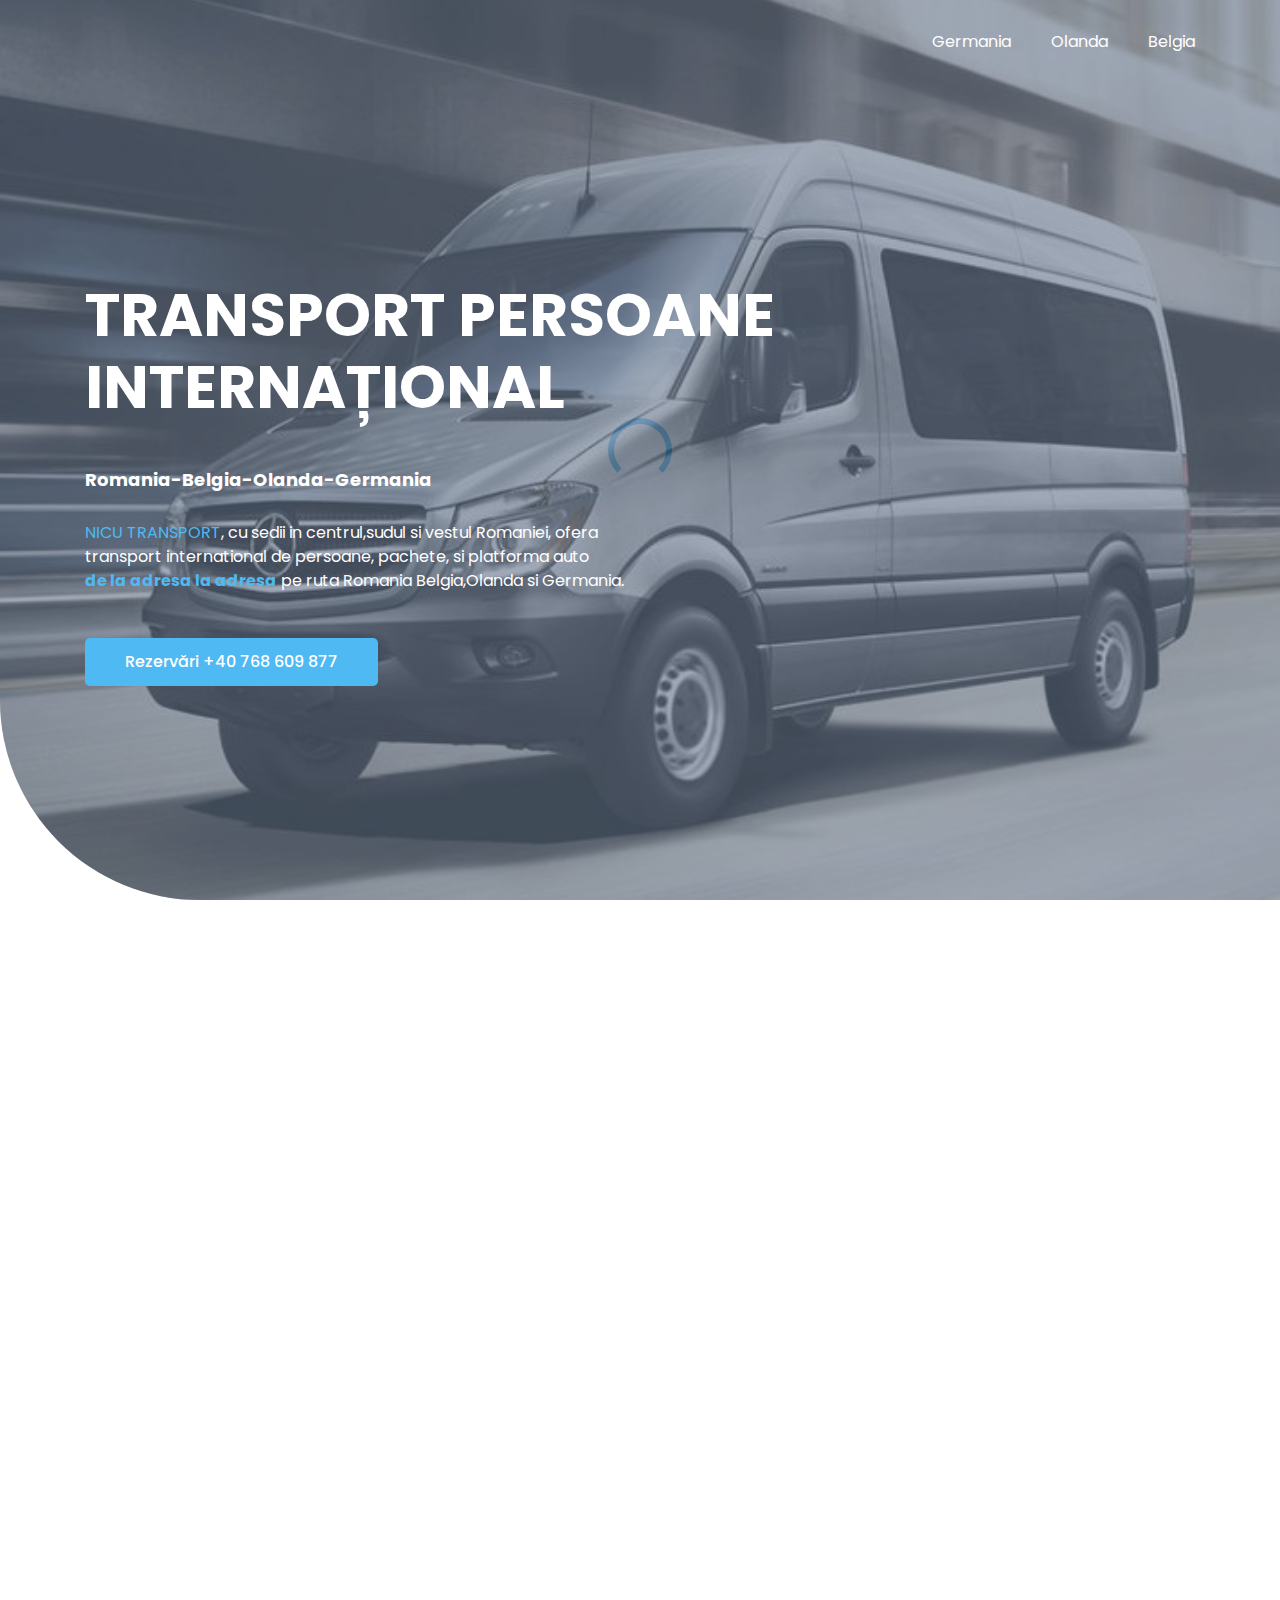
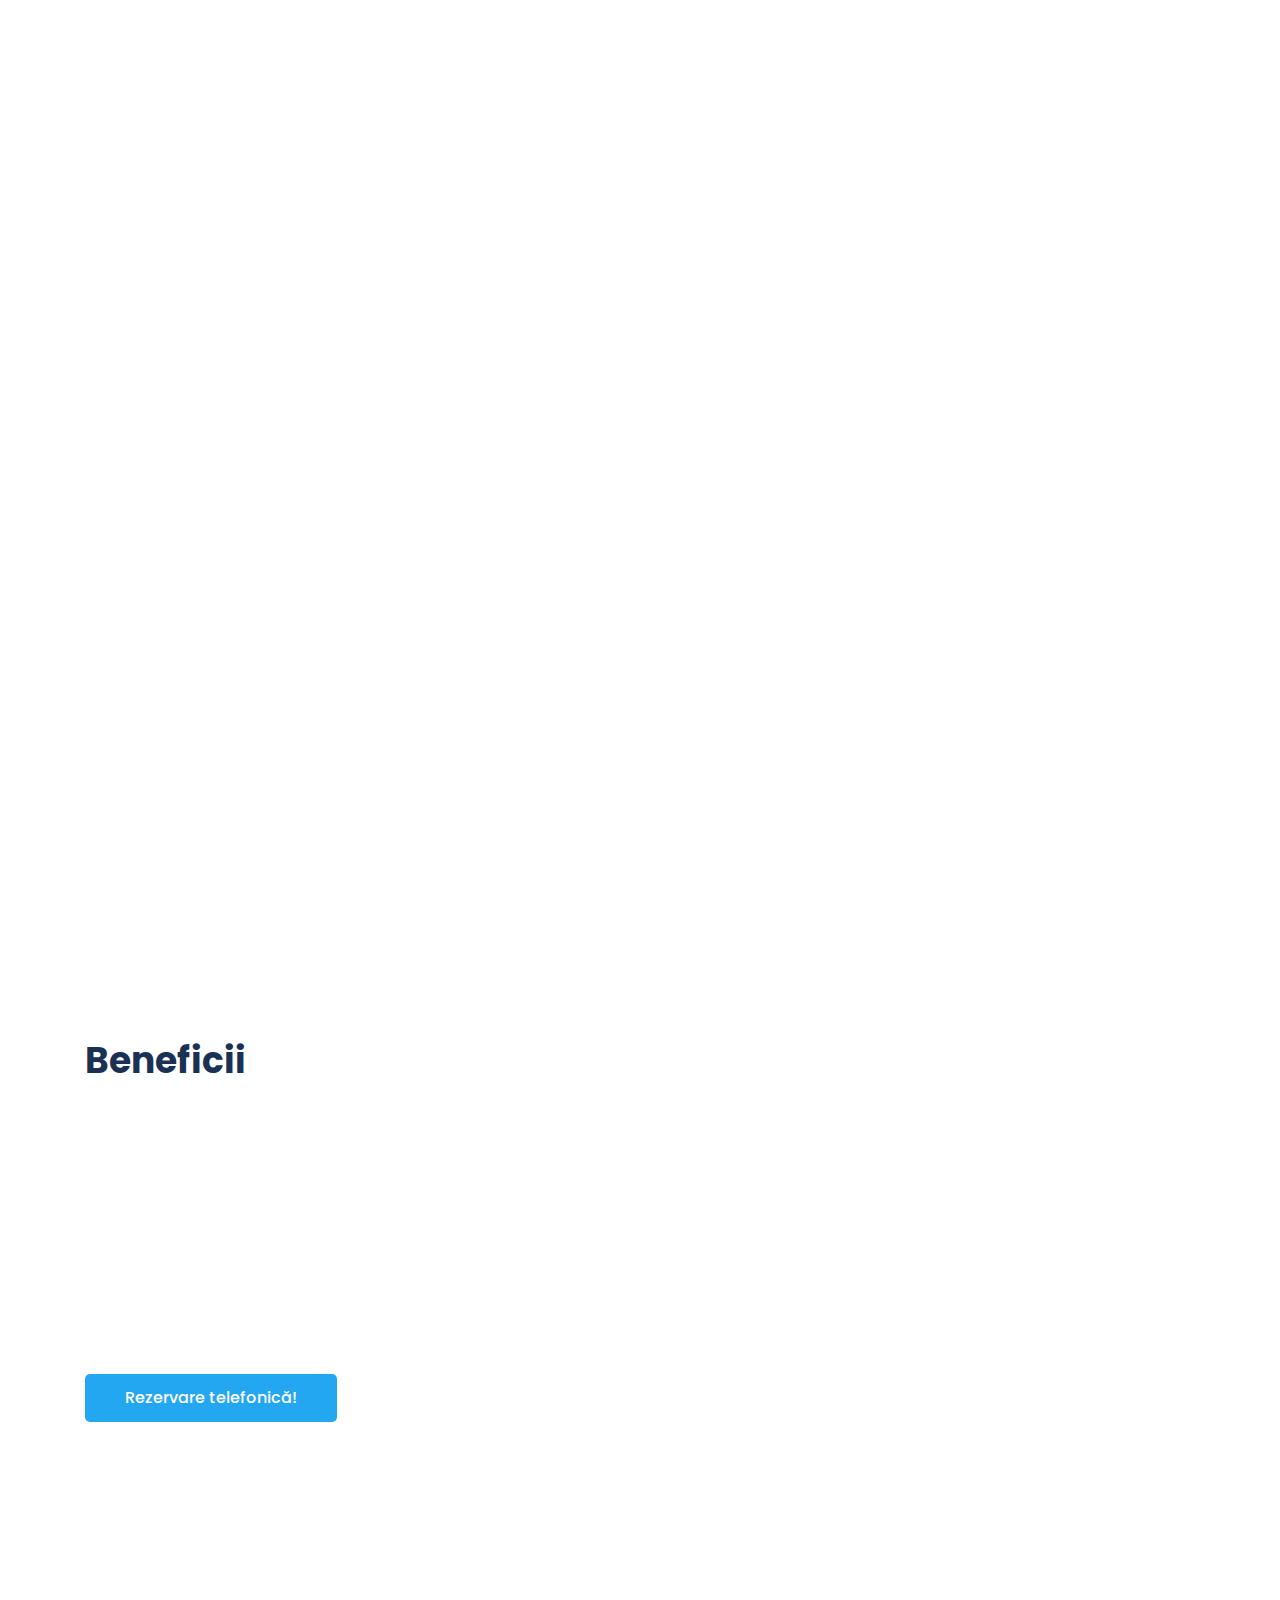
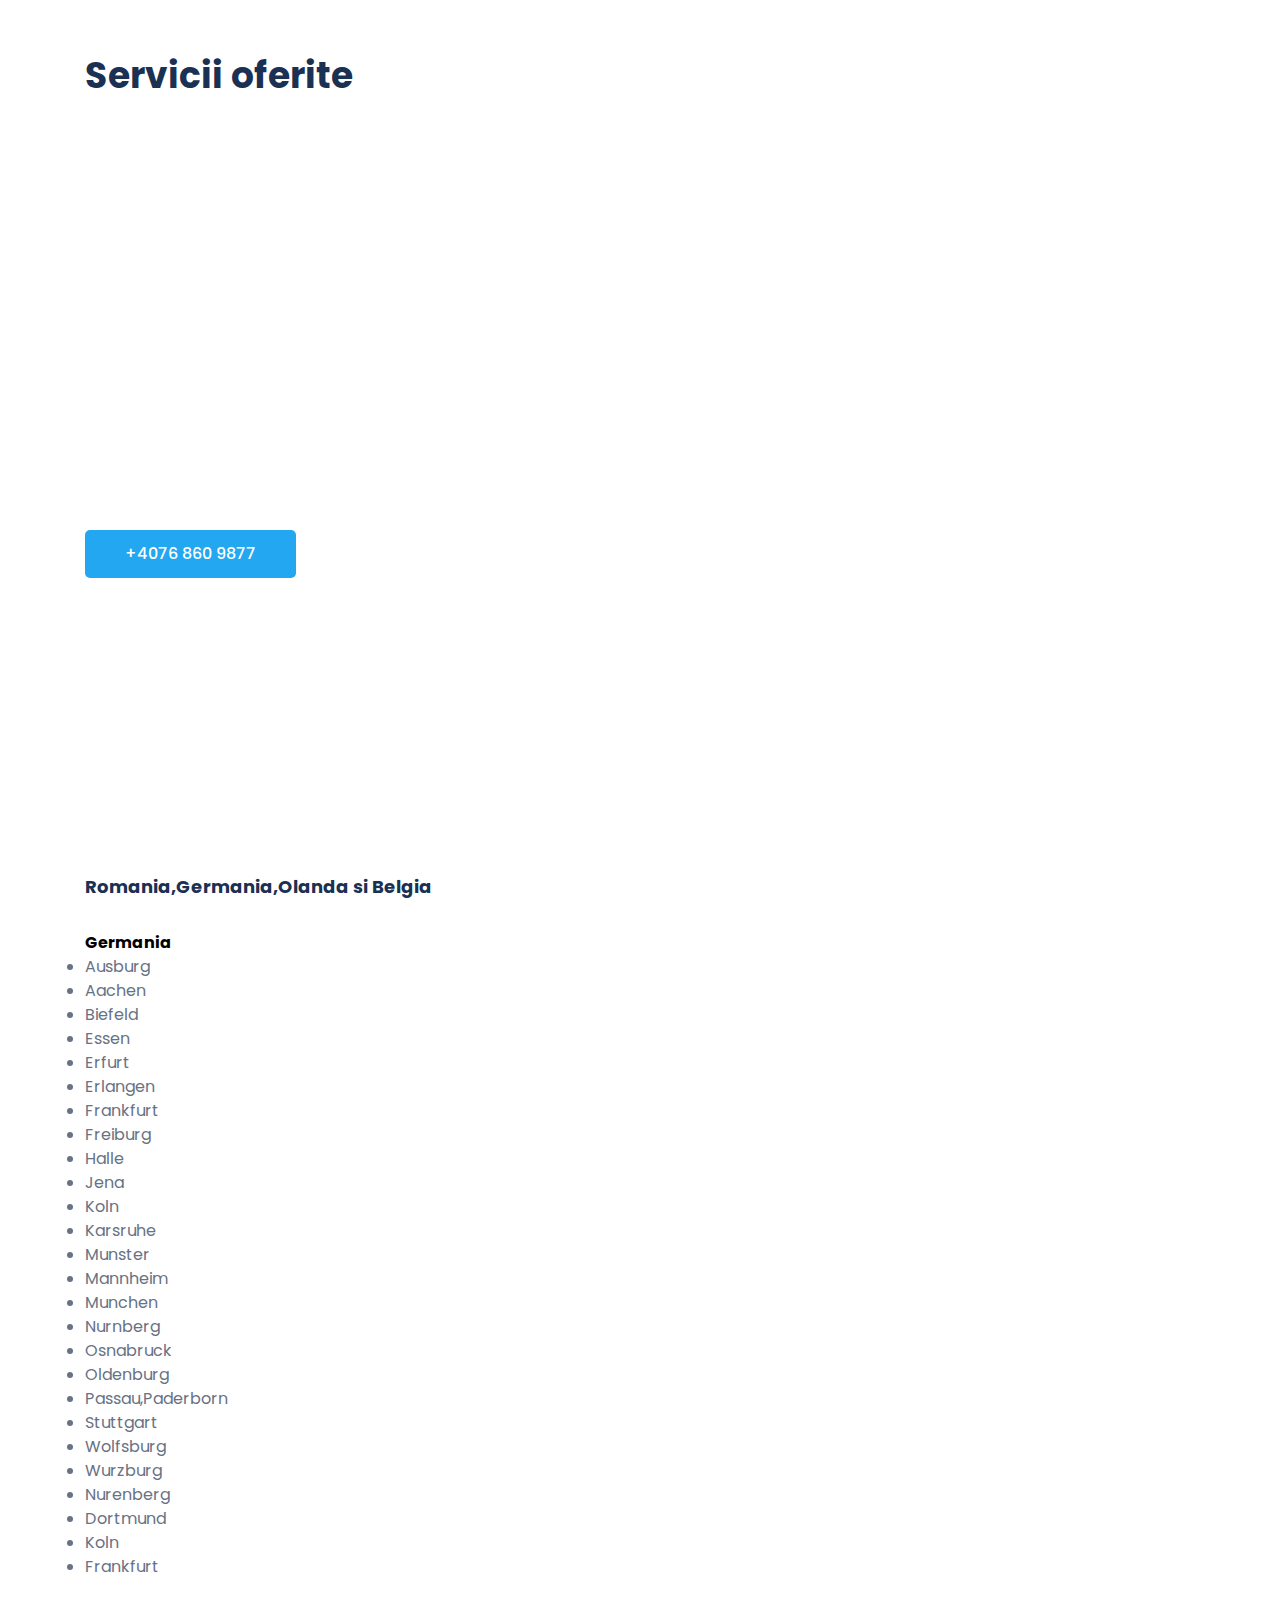
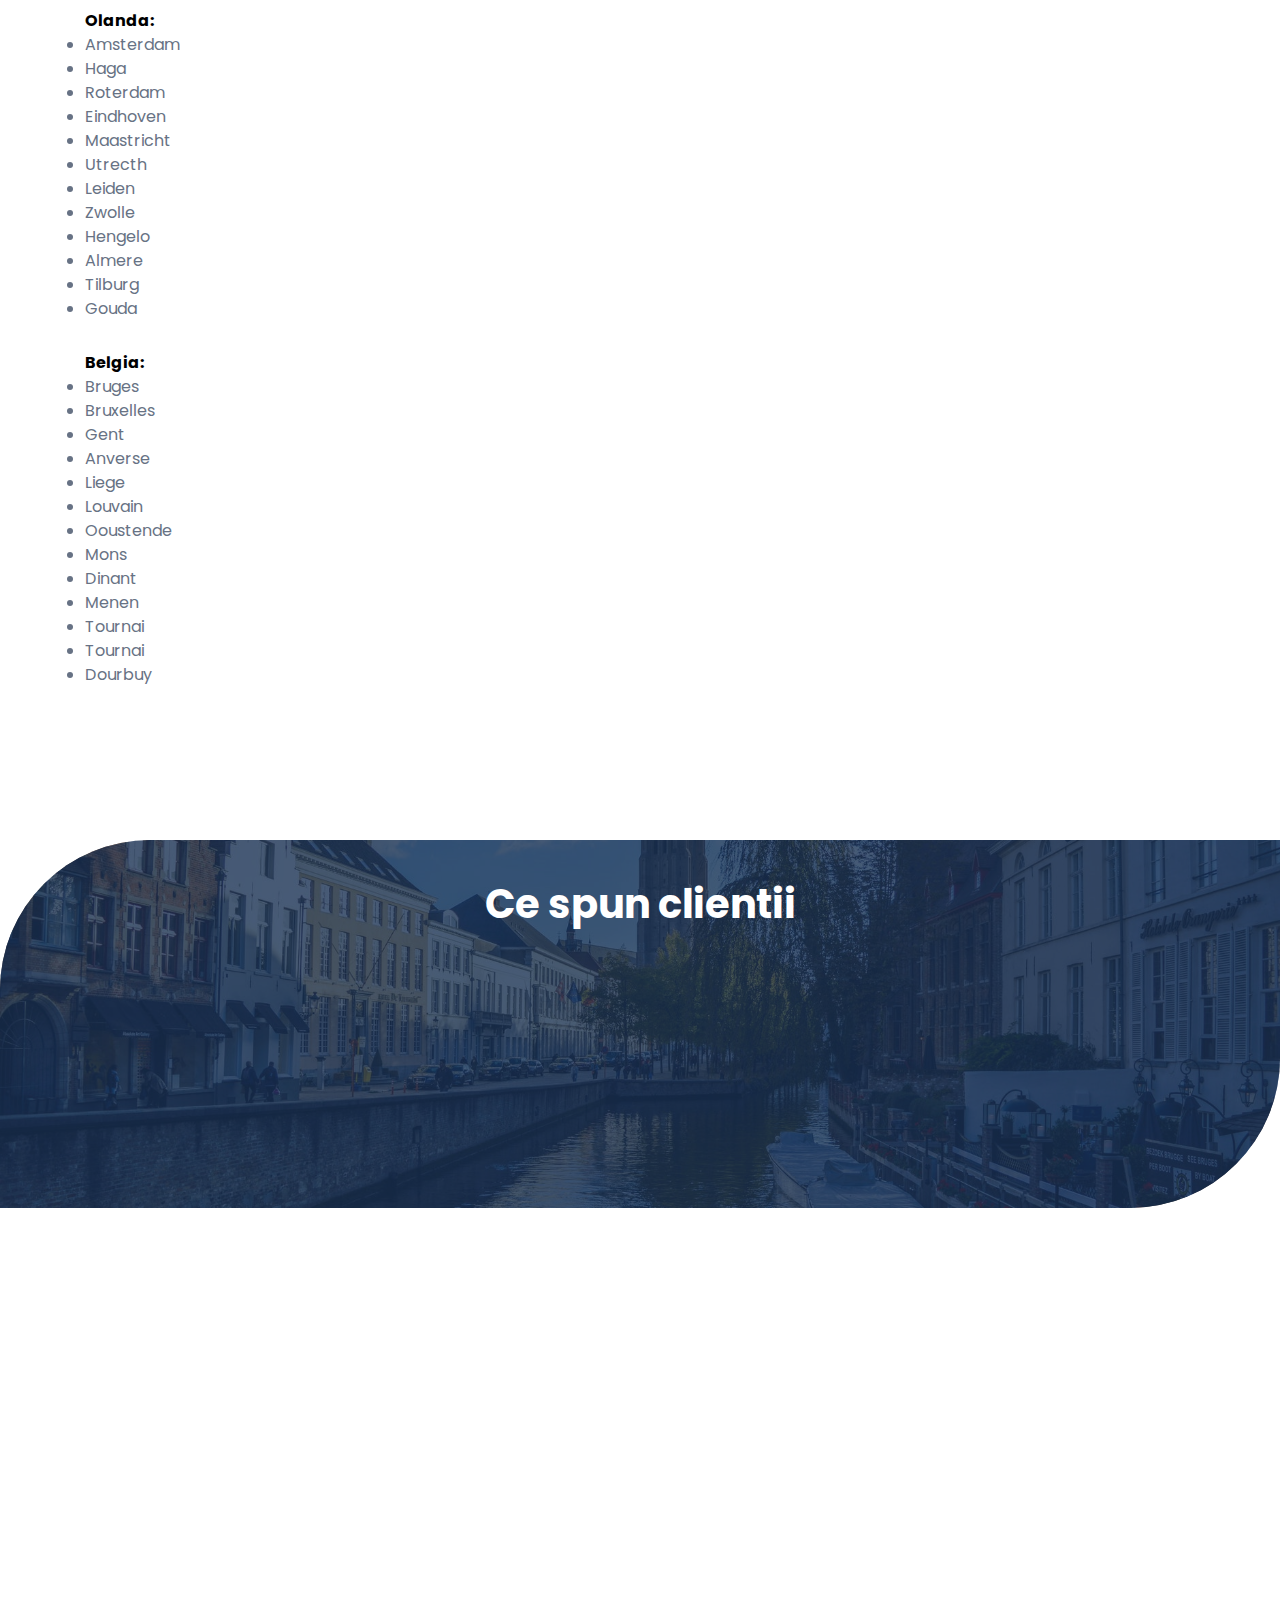
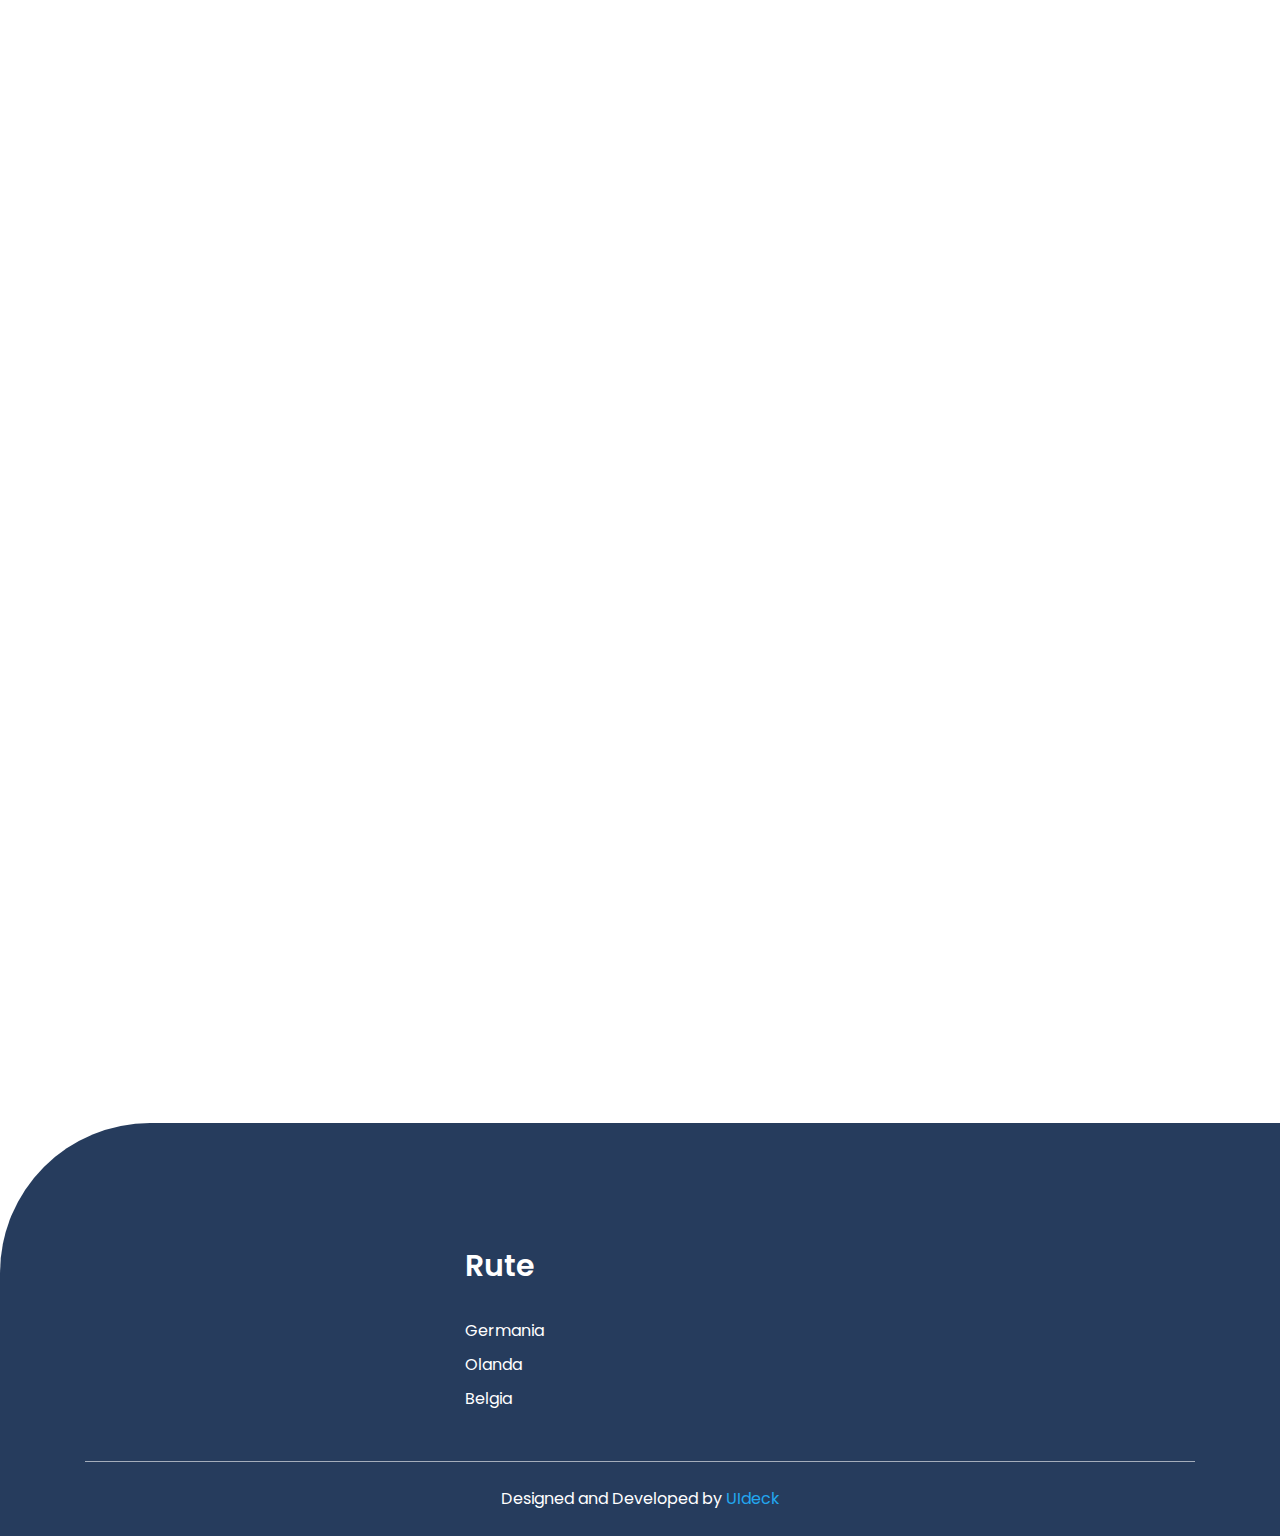
==== index.html @ c2a9194d "Update index.html" ====
<!doctype html>
<html class="no-js" lang="ro">

<head>
    <meta charset="utf-8">
   <!-- SEO Meta Tags -->
  <meta name="description" content="NICU TRANSPORT- transport persoane international">
  <meta name="application-name" content="https://nicutransport.com/">
  <meta name="keywords" content="NICU TRANS,transport persoane romania germania,transport persoane germania romania,transport persoane romania belgia,transport persoane belgia romania,plecari in belgia,transport persoane de la adresa la adresa,transport persoane romania olanda,transport persoane olanda romania,microbuz romania belgia,transport international de persoane">
  <meta name="creator" content="https://nicutransport.com/">
  <meta property="og:site_name" content="https://nicutransport.com/" /> <!-- website name -->
  <meta property="og:site" content="https://nicutransport.com/" /> <!-- website link -->
  <meta property="og:title" content="NICU TRANSPORT" /> <!-- title shown in the actual shared post -->
  <meta property="og:description" content="NICU TRANSPORT- transport persoane international" />

  <meta property="fb:title" content="NICU TRANSPORT">
  <meta property="fb:description" content="NICU TRANSPORT- transport persoane international">
  <meta property="fb:image" content="https://nicutransport.com/">
  <meta property="fb:url" content="https://nicutransport.com/">
  <meta property="fb:type" content="website" />
  <!-- image link, make sure it's jpg -->
  <meta property="og:url" content="https://nicutransport.com/" /> <!-- where do you want your post to link to -->
  <meta property="og:type" content="website" />

  <!-- Website Title -->
  <title>NICU TRANSPORT- transport persoane international</title>

  <!-- Canonical link -->
  <link rel="canonical" href="https://nicutransport.com/" />
    <meta name="viewport" content="width=device-width, initial-scale=1">

    <!--====== Favicon Icon ======-->
    <!-- <link rel="shortcut icon" href="assets/images/favicon.png" type="image/png"> -->
        
        
    <!--====== Animate CSS ======-->
    <link rel="stylesheet" href="assets/css/animate.css">
        
    <!--====== Line Icons CSS ======-->
    <link rel="stylesheet" href="assets/css/LineIcons.css">
        
    <!--====== Bootstrap CSS ======-->
    <link rel="stylesheet" href="assets/css/bootstrap.min.css">
    
    <!--====== Default CSS ======-->
    <link rel="stylesheet" href="assets/css/default.css">
    
    <!--====== Style CSS ======-->
    <link rel="stylesheet" href="assets/css/style.css">
    
</head>

<body>
    <!--[if IE]>
    <p class="browserupgrade">You are using an <strong>outdated</strong> browser. Please <a href="https://browsehappy.com/">upgrade your browser</a> to improve your experience and security.</p>
  <![endif]-->
    
    <!--====== PRELOADER PART START ======-->

    <div class="preloader">
        <div class="loader">
            <div class="ytp-spinner">
                <div class="ytp-spinner-container">
                    <div class="ytp-spinner-rotator">
                        <div class="ytp-spinner-left">
                            <div class="ytp-spinner-circle"></div>
                        </div>
                        <div class="ytp-spinner-right">
                            <div class="ytp-spinner-circle"></div>
                        </div>
                    </div>
                </div>
            </div>
        </div>
    </div>

    <!--====== PRELOADER PART ENDS ======-->

    <!--====== HEADER PART START ======-->

    <section class="header_area">
        <div class="header_navbar">
            <div class="container">
                <div class="row">
                    <div class="col-lg-12">
                        <nav class="navbar navbar-expand-lg">
                            <!-- <a class="navbar-brand" href="index.html">
                                <img src="assets/images/logo.png" alt="Logo">
                            </a> -->
                            <button class="navbar-toggler" type="button" data-toggle="collapse" data-target="#navbarSupportedContent" aria-controls="navbarSupportedContent" aria-expanded="false" aria-label="Toggle navigation">
                                <span class="toggler-icon"></span>
                                <span class="toggler-icon"></span>
                                <span class="toggler-icon"></span>
                            </button>

                            <div class="collapse navbar-collapse sub-menu-bar" id="navbarSupportedContent">
                                <ul id="nav" class="navbar-nav ml-auto">
                                    <li class="nav-item">
                                        <a class="page-scroll" href="transport-germania.html">Germania</a>
                                    </li>
                                    <li class="nav-item">
                                        <a class="page-scroll" href="transport-olanda.html">Olanda</a>
                                    </li>
                                    <li class="nav-item">
                                        <a class="page-scroll" href="transport-belgia.html">Belgia</a>
                                    </li>                                     
                                </ul>
                            </div> <!-- navbar collapse -->
                        </nav> <!-- navbar -->
                    </div>
                </div> <!-- row -->
            </div> <!-- container -->
        </div> <!-- header navbar -->

        <div id="home" class="header_slider">
            <div class="single_slider bg_cover d-flex align-items-center" style="background-image: url(assets/images/Transport-persoane-delaadresalaadresa.jpg);
            height: 100vh;background-size: cover;
background-position: center, center;">
                <div class="container">
                    <div class="row">
                        <div class="col-lg-10 col-md-10">
                            <div class="slider_content">
                                <h1 class="slider_title wow fadeInUp" data-wow-duration="1.3s" data-wow-delay="0.2s">TRANSPORT PERSOANE INTERNAȚIONAL </h1>
                                <h5 style="color:white;margin-top: 5%;" data-wow-duration="1.3s" data-wow-delay="0.2s">Romania-Belgia-Olanda-Germania</h5>
                                <p class="wow fadeInUp" data-wow-duration="1.3s" data-wow-delay="0.5s"><a href="https://nicutransport.com/">NICU TRANSPORT</a>, cu sedii in centrul,sudul si vestul Romaniei, ofera transport international de persoane, pachete, si platforma auto <span style="color:#22a7f0;font-weight: bold;">de la adresa la adresa</span> pe ruta Romania Belgia,Olanda si Germania.</p>
                                <a href="tel:+40768609877" rel="nofollow" class="main-btn wow fadeInLeftBig" data-wow-duration="0.1" data-wow-delay="0.8s">Rezervări +40 768 609 877</a>
                            </div> <!-- slider content -->
                        </div>
                    </div> <!-- row -->
                </div> <!-- container -->
            </div> <!-- single slider -->
        </div> <!-- header slider -->
    </section>


    <section  id="features" class="features_area pt-100 pb-130">
        <div class="container">
            <div class="row">
                <div class="col-lg-4 col-md-4">
                    <div class="single_features text-center mt-30 wow fadeInUp" data-wow-duration="1.3s" data-wow-delay="0.2s">
                        <div class="features_image">
                            <img src="assets/images/germania.png" alt="transport persoane Romania Germania in regim international">
                        </div>
                        <div class="features_content">
                            <h4 class="features_title"><a>Transport Germania</a></h4>
                            <p style="margin-top:3%">Efectueaza transport persoane cu microbuz de 8+1 locuri. Plecari de la adresa la adresa din Romania in Germania si invers </p>
                            <a style="margin-top: 10px;" href="tel:+40768609877" rel="nofollow" class="main-btn wow fadeInLeftBig" data-wow-duration="1.3s" data-wow-delay="0.8s">Rezervări +40 768 609 877</a>
                        </div>
                    </div> <!-- single features -->
                </div>
                <div class="col-lg-4 col-md-4">
                    <div class="single_features text-center mt-30 wow fadeInUp" data-wow-duration="1.3s" data-wow-delay="0.5s">
                        <div class="features_image">
                            <img src="assets/images/belgia.png" alt="transport persoane Romania Belgia si invers de la adresa la adresa">
                        </div>
                        <div class="features_content">
                            <h4 class="features_title"><a>Transport Belgia</a></h4>
                            <p style="margin-top:3%">Transportul se efectueaza, in cele mai bune conditii, cu soferi experimentati si politicosi din Romania in Belgia si retur</p>
                            <a style="margin-top: 10px;" href="tel:+40768609877" rel="nofollow" class="main-btn wow fadeInLeftBig" data-wow-duration="1.3s" data-wow-delay="0.8s">Rezervări +40 768 609 877</a>
                        </div>
                    </div> <!-- single features -->
                </div>
                <div class="col-lg-4 col-md-4">
                    <div class="single_features text-center mt-30 wow fadeInUp" data-wow-duration="1.3s" data-wow-delay="0.8s">
                        <div class="features_image">
                            <img src="assets/images/olanda.png" alt="Plecari Romania Olanda si Olanda Romania de la adresa la adresa">
                        </div>
                        <div class="features_content">
                            <h4 class="features_title"><a>Transport Olanda</a></h4>
                            <p style="margin-top:3%">Transport auto pe platforma din Romania catre Ungaria,Slovacia, Germania, Belgia, Olanda,Polonia si RETUR. Transportul se efectueaza, in cele mai bune conditii, cu soferi experimentati si politicosi.</p>
                            <a style="margin-top: 10px;" href="tel:+40768609877" rel="nofollow" class="main-btn wow fadeInLeftBig" data-wow-duration="1.3s" data-wow-delay="0.8s">Rezervări +40 768 609 877</a>
                        </div>
                    </div> <!-- single features -->
                </div>
            </div> <!-- row -->
        </div> <!-- container -->
    </section>

    <!--====== FEATURES PART ENDS ======-->
    
    <!--====== ABOUT PART START ======-->

    <section  id="about" class="about_area pt-80 pb-130">
        <div  class="about_bg d-none d-lg-block">
            <div class="about_bg_image bg_cover" ></div>
        </div> <!-- about bg -->
        <div class="container">
            <div class="row align-items-center">
                <div class="col-lg-6">
                    <div class="about_image mt-50 wow fadeInRightBig" data-wow-duration="0.5s" data-wow-delay="0.2s">
                        <img src="assets/images/Moscalu-transport-international.jpg" alt="NICU transport international de persoane colete si masini pe platforma">
                    </div> <!-- about image -->
                </div>
                <div class="col-lg-6">
                    <div class="about_content mt-50 wow fadeInLeftBig" data-wow-duration="0.5s" data-wow-delay="0.2s">
                        <h3 class="sub_title"><span>Transport de la adresa la adresa</span></h3>
                        <h4 class="main_title">NICU TRANSPORT</h4>
                        <p>Esti in cautarea unei firme de transport din Romania spre si din Belgia,Olanda si Germania,
                            Belgia,Olanda care efectueaza curse zilnice in conditii de maxim confort si siguranta – NICU TRANSPORT. Fiecare cursa se realizeaza cu  soferi cu experienta ridicata pentru ca tu sa te poti bucura de siguranta si sa iti faca placere sa calatoresti cu noi de fiecare data cand alegi NICU TRANSPORT
                            .
                            
                            Daca vrei sa calatoresti din Romania spre Ungaria,Cehia,Slovacia,Polonia,
                            Germania,Belgia,Olanda in conditii maxime de confort si siguranta, alege serviciile de transport persoane oferite de catre NICU TRANSPORT. Suntem alaturi de tine in orice moment al calatoriei pentru ca tu sa ai parte de confort maxim.
                            
                            Realizam doar curse saptamanale spre cele mai importante orase din Ungaria,Polonia,Slovacia,Germania,Belgia,Olanda si Romania cu retur – de la adresa la adresa dorita.
                            
                            confortul și siguranța clienților noștri sunt un factor cheie pentru noi. Transportul se efectueaza cu microbuze noi, verificate periodic.</p>
                        <a href="tel:+40768609877" class="main-btn">Rezerva un loc!</a>
                    </div> <!-- about content -->
                </div>
            </div> <!-- row -->
        </div> <!-- container -->
    </section>
    <section style="margin-bottom: 15%;" id="services" class="services_area pt-120">
        <div style="margin-bottom: 5%;" class="container">
            <div class="row">
                <div class="col-lg-6">
                    <div class="section_title">
                        <h2 >Beneficii</h2>
                    </div> <!-- section title -->
                </div>
            </div> <!-- row -->
            <div class="row">
                <div class="col-lg-4 col-sm-6">
                    <div class="single_services mt-50 wow fadeInUp" data-wow-duration="1.3s" data-wow-delay="0.2s">
                        <div class="services_icon">
                            <i class="lni lni-home"></i>
                        </div>
                        <div class="services_content">
                            <h4 >De la adresa la adresa</h4>
                            <p>Efectuam transportul de persoane,colete si platforma auto de la adresa la adresa</p>
                        </div>
                    </div> <!-- single services -->
                </div>
                <div class="col-lg-4 col-sm-6">
                    <div class="single_services mt-50 wow fadeInUp" data-wow-duration="1.3s" data-wow-delay="0.5s">
                        <div class="services_icon">
                            <i class="lni lni-road"></i>
                        </div>
                        <div class="services_content">
                            <h4 >Plecari zilnice</h4>
                            <p>Plecari in fieacre zi sau saptamana, cu curse regulate</p>
                        </div>
                    </div> <!-- single services -->
                </div>
                <div class="col-lg-4 col-sm-6">
                    <div class="single_services mt-50 wow fadeInUp" data-wow-duration="1.3s" data-wow-delay="0.8s">
                        <div class="services_icon">
                            <i class="lni lni-agenda"></i>
                        </div>
                        <div class="services_content">
                            <h4 >Bun simt si respect pentru clienti</h4>
                            <p>Soferi profesionisti si tarife avantajoase</p>
                        </div>
                    </div> <!-- single services -->
                </div>
            </div> <!-- row -->
            <a style="margin-top:50px" href="tel:+40768609877" class="main-btn">Rezervare telefonică!</a>
        </div> <!-- container -->
    </section>

    <!--====== ABOUT PART ENDS ======-->
    
    <!--====== SERVICES PART START ======-->

    <section style="margin-bottom: 15%;" id="services" class="services_area pt-120">
        <div style="margin-bottom: 5%;" class="container">
            <div class="row">
                <div class="col-lg-6">
                    <div class="section_title">
                        <h2 >Servicii oferite</h2>
                    </div> <!-- section title -->
                </div>
            </div> <!-- row -->
            <div class="row">
                <div class="col-lg-4 col-sm-6">
                    <div class="single_services mt-50 wow fadeInUp" data-wow-duration="1.3s" data-wow-delay="0.2s">
                        <div class="services_icon">
                            <i class="lni lni-package"></i>
                        </div>
                        <div class="services_content">
                            <h4 >Transport colete</h4>
                            <p>Pretul coletelor este de 1,5 euro/kg, minimum fiind 40kg, ele sunt asigurate si transportate in cele mai bune conditii de transport. Pe langa acest lucru pretul acestora poate sa fie diferit in functie de zona din care este preluat si de zona la care va fi expediat.</p>
                        </div>
                    </div> <!-- single services -->
                </div>
                <div class="col-lg-4 col-sm-6">
                    <div class="single_services mt-50 wow fadeInUp" data-wow-duration="1.3s" data-wow-delay="0.5s">
                        <div class="services_icon">
                            <i class="lni lni-road"></i>
                        </div>
                        <div class="services_content">
                            <h4 >Transport persoane</h4>
                            <p>Suntem pezenti de peste 5 ani in domeniul transportului international pe ruta Romania – Germania – Olanda – Belgia, timp in care am incercat sa multumim toti clientii nostri si sa va facem toate calatoriile cu noi, placute.</p>
                        </div>
                    </div> <!-- single services -->
                </div>
                <div class="col-lg-4 col-sm-6">
                    <div class="single_services mt-50 wow fadeInUp" data-wow-duration="1.3s" data-wow-delay="0.8s">
                        <div class="services_icon">
                            <i class="lni lni-car"></i>
                        </div>
                        <div class="services_content">
                            <h4 >Platforma auto</h4>
                            <p>Deoarece punem un accent mare pe siguranța transporturilor, întreținerea echipamentelor, pregătirea personalului și a verificărilor periodice a echipamentelor și personalului, suntem mândri să vă propunem serviciile noastre profesioniste de transport intern și internațional de mașini.</p>
                        </div>
                    </div> <!-- single services -->
                </div>
            </div> <!-- row -->
            <a style="margin-top:50px" href="tel:+40768609877" class="main-btn">+4076 860 9877</a>
        </div> <!-- container -->
    </section>
    <!--====== COUNTER PART ENDS ======-->
    
    <!--====== TEAM PART START ======-->

    <section id="team" class="team_area pt-120 pb-130">
        <div class="container"
        >
                                <h2 class="slider_title wow fadeInUp" data-wow-duration="1.3s" data-wow-delay="0.2s">Rutele noastre</h2>
                                <h5 style="margin-top:2%">Romania,Germania,Olanda si Belgia</h5>
                                    <p style="margin-top:3%"></p>
                                    <p><span style="color:#000000;font-weight:bold">Germania</span></p>
                                    <li>Ausburg</li> 
                                     <li>Aachen</li> 
                                     <li>Biefeld</li> 
                                     <li>Essen</li> 
                                     <li>Erfurt</li> 
                                     <li>Erlangen</li> 
                                     <li>Frankfurt</li> 
                                     <li>Freiburg</li> 	
                                     <li>Halle</li> 
                                     <li>Jena</li> 
                                     <li>Koln</li> 
                                     <li>Karsruhe</li> 
                                     <li>Munster</li>
                                     <li>Mannheim</li> 
                                     <li>Munchen</li>
                                     <li>Nurnberg</li>
                                     <li>Osnabruck</li> 
                                     <li>Oldenburg</li>
                                     <li>Passau,Paderborn</li> 
                                     <li>Stuttgart</li>
                                     <li>Wolfsburg</li>
                                     <li>Wurzburg</li>
                                     <li>Nurenberg</li>
                                     <li>Dortmund</li>
                                     <li>Koln</li>
                                     <li>Frankfurt</li>
                                 <p><span style="color:#000000;font-weight:bold;margin-top:30px">Olanda:</span></p>
                                   <li>Amsterdam</li> 
                                     <li>Haga</li> 
                                     <li>Roterdam</li> 
                                     <li>Eindhoven</li> 
                 <li>Maastricht</li>
                 <li>Utrecth</li>
                <li>Leiden</li>
                <li>Zwolle</li>
                <li>Hengelo</li>
                <li>Almere</li>
                <li>Tilburg</li>
                <li>Gouda</li>
                                     <p><span style="color:#000000;font-weight:bold;margin-top: 30px;">Belgia:</span></p>
                                     <li>Bruges</li> 
                                     <li>Bruxelles</li> 
                                     <li>Gent</li> 
                                     <li>Anverse</li> 
                 <li>Liege</li>
                 <li>Louvain</li>
                <li>Ooustende</li>
                <li>Mons</li>
                <li>Dinant</li>
                <li>Menen</li>
                <li>Tournai</li>
                <li>Tournai</li>
                <li>Dourbuy</li>
                                <a style="margin-top:5% ;" href="tel:+40768609877" rel="nofollow" class="main-btn wow fadeInLeftBig" data-wow-duration="1.3s" data-wow-delay="0.8s">Informatii telefonic</a>
        </div> <!-- container -->
    </section>

    <!--====== TEAM PART ENDS ======-->
    
    <!--====== TESTIMONIAL PART START ======-->

    <!--====== TESTIMONIAL PART ENDS ======-->
    
    <!--====== BRAND LOGO PART START ======-->

    <section id="counter" class="counter_area bg_cover pt-120 pb-130" style="background-image: url(assets/images/Transport-persoane-international.jpeg)">
        <div class="container">
            <div class="row justify-content-center">
                <div class="col-lg-10">
                    <div class="section_title section_title_2 text-center pb-25">
                        <h4 class="title">Ce spun clientii </h4>
                    </div> <!-- section title -->
                </div>
            </div> <!-- row -->
            <div class="row">
                <div class="col-lg-3 col-sm-3 col-6">
                    <div class="single_counter text-center mt-30 wow fadeIn" data-wow-duration="1.3s" data-wow-delay="0.2s">
                        <div class="counter_icon">
                            <i class="lni lni-happy"></i>
                        </div>
                        <div class="counter_content">
                            <span>5 ani</span>
                            <p>Experienta</p>
                        </div>
                    </div> <!-- single counter -->
                </div>
                <div class="col-lg-3 col-sm-3 col-6">
                    <div class="single_counter text-center mt-30 wow fadeIn" data-wow-duration="1.3s" data-wow-delay="0.4s">
                        <div class="counter_icon">
                            <i class="lni lni-checkmark-circle"></i>
                        </div>
                        <div class="counter_content">
                            <span>4</span>
                            <p>Curse saptamanale</p>
                        </div>
                    </div> <!-- single counter -->
                </div>
                <div class="col-lg-3 col-sm-3 col-6">
                    <div class="single_counter text-center mt-30 wow fadeIn" data-wow-duration="1.3s" data-wow-delay="0.6s">
                        <div class="counter_icon">
                            <i class="lni lni-users"></i>
                        </div>
                        <div class="counter_content">
                            <span>8+1</span>
                            <p>Microbuze</p>
                        </div>
                    </div> <!-- single counter -->
                </div>
                <div class="col-lg-3 col-sm-3 col-6">
                    <div class="single_counter text-center mt-30 wow fadeIn" data-wow-duration="1.3s" data-wow-delay="0.8s">
                        <div class="counter_icon">
                            <i class="lni lni-cup"></i>
                        </div>
                        <div class="counter_content">
                            <span>1</span>
                            <p>Cea mai buna alegere</p>
                        </div>
                    </div> <!-- single counter -->
                </div>
            </div> <!-- row -->
        </div> <!-- container -->
    </section>

    <section  id="features" class="features_area pt-100 pb-130">
        <div class="container">
            <div class="row">
                <div class="col-lg-4 col-md-4">
                    <div class="single_features text-center mt-30 wow fadeInUp" data-wow-duration="1.3s" data-wow-delay="0.2s">
                        <div class="features_image">
                            <img src="assets/images/Transport-persoane-international.jpeg" alt="transport persoane Romania Germania in regim international">
                        </div>
                        <div class="features_content">
                            <h4 class="features_title"><a>Informatii generale</a></h4>
                            <p style="margin-top:3%">Vrei să-ți planifici o călătorie în Germania,Italia,Olanda? Te întorci la muncă, îți este dor de familie sau pur și simplu e timpul pentru o vacanță? Indiferent de motiv, noi suntem alături de tine! Cu o experiență de peste 10 de ani în transportul internațional de persoane, compania noastră a făcut o tradiție din a duce fiecare pasager la destinația dorită, totul în cele mai bune condiții de călătorie și la cele mai bune tarife.

                                Nu! Îți oferim transportul gratuit al bagajelor atunci când achiziționezi biletul. Și nu doar că nu percepem nicio taxă suplimentară pentru bagaj, dar pe ruta România-Germania poți transporta gratuit bagaje de până la 40 kg + un bagaj de mână, iar pe ruta Germania,Italia,Olanda-România poți transporți bagaje gratuit în limita a 45 kg + un bagaj de mână</p>
       
                        </div>
                    </div> <!-- single features -->
                </div>
             
                <div class="col-lg-4 col-md-4">
                    <div class="single_features text-center mt-30 wow fadeInUp" data-wow-duration="1.3s" data-wow-delay="0.2s">
                        <div class="features_image">
                            <img src="assets/images/Transport-persoane-delaadresalaadresa.jpg" alt="transport persoane Romania Germania in regim international">
                        </div>
                        <div class="features_content">
                            <h4 class="features_title"><a>Avantaje</a></h4>
                            <p style="margin-top:3%">Olanda,Belgia – Romania de la domiciliu la destinatie este mai usoara decat oricand astazi – datorita numarului tot mai mare de rute cu microbuzul, existente international si local, puteti ajunge la destinatia preferata rapid si la un pret scazut.

                                Siguranta pe care o punem la dispozitia clientilor nostri cat si mijloacele de calatorie moderne fac parte din serviciile profesioniste in vederea plecarilor Germania – Romania cu microbuzul sau retur pe care le oferim. Aceste principii sunt esenta unei calatorii moderne in strainatate. Realizam cele mai inalte standarde tehnice si inspectii regulate care fac microbuzele noastre sa fie cei unele dintre cele mai siguri din toate formele de transport</p>

                        </div>
                    </div> <!-- single features -->
                </div>
                <div class="col-lg-4 col-md-4">
                    <div class="single_features text-center mt-30 wow fadeInUp" data-wow-duration="1.3s" data-wow-delay="0.2s">
                        <div class="features_image">
                            <img src="assets/images/Moscalu-transport-international.jpg" alt="transport persoane Romania Germania in regim international">
                        </div>
                        <div class="features_content">
                            <h4 class="features_title"><a>Mai multe despre NICU TRANSPORT</a></h4>
                            <p style="margin-top:3%">Transport persoane Romania Germania,Belgai sau Olanda se realizează de la adresă și debarcare la adresă,pe toate zonele cuprinse pe trasee noastre,tariful fiind diferit in funcție de zona in care vă aflați și destinație. Prețurile biletelor încep de la valoarea de 120€,oferind cele mai mici prețuri la grupurile organizare de persoane și copii. In prețul biletului sunt incluse 50 kg.bagaj,ce depășește se taxează cu un 1€/kg.

                                Recomandam clientilor nostri efectuarea rezervarii cu cel putin 2-3 zile inainte de data calatoriei, pentru a nu avea neplaceri privind disponibilitatea locurilor, cat si pentru a va putea oferi cea mai buna varianta de transport persoane specifica nevoilor dvs.</p>

                        </div>
                    </div> <!-- single features -->
                </div>
            
            </div> <!-- row -->
        </div> <!-- container -->
    </section>
    <!--====== BRAND LOGO PART ENDS ======-->
    
    <!--====== CONTACT PART START ======-->

    <section id="contact" class="contact_area pt-80 pb-130">
        <div class="container">
           
                <div class="col-lg-6">
                    <div class="contact_info mt-40 wow fadeIn" data-wow-duration="1.3s" data-wow-delay="0.5s">
                        <div class="section_title pb-25">
                            <h4 class="title">Contact</h4>
                        </div> <!-- section title -->
                        <p>NICU TRANSPORT transport international de la adresa la adresa de persoane, pachete, platforma auto cu plecari saptamanale.</p>
                        <p>CONTACTEAZA-NE!</p>
                        <div class="single_info d-flex align-items-center">
                            <div class="info_icon">
                                <i class="lni lni-phone"></i>
                            </div>
                            <div class="info_content media-body">
                                <p>+40768609877</p>
                            </div>
                        </div> <!-- single info -->
                        
                        
                        <div class="single_info d-flex align-items-center">
                            <div class="info_icon">
                                <i class="lni lni-world"></i>
                            </div>
                            <div class="info_content media-body">
                                <p>nicutransport.com</p>
                            </div>
                        </div> <!-- single info -->
                        
                        <div class="single_info d-flex align-items-center">
                            <div class="info_icon">
                                <i class="lni lni-map"></i>
                            </div>
                            <div class="info_content media-body">
                                <p>Dolj,Romania</p>
                            </div>
                        </div> <!-- single info -->
                    </div> <!-- contact info -->
                </div>
            </div> <!-- row -->
        </div> <!-- container -->
    </section>

    <!--====== CONTACT PART ENDS ======-->
    
    <!--====== FOOTER PART START ======-->

    <section  class="footer_area bg_cover">
        <div  class="container">
            <div class="footer_widget pt-80 pb-130">
                <div class="row">
                    <div class="col-lg-4">
                        <div class="footer_about mt-50">
                            <!-- <a href="#"><img src="assets/images/logo.png" alt="logo"></a> -->
                          
                        </div> <!-- footer about -->
                    </div>
                    <div class="col-lg-8">
                        <div class="footer_link_wrapper d-flex flex-wrap">
                            <div class="footer_link mt-45">
                                <h4 class="footer_title">Rute</h4>
                                <ul class="link">
                                    <li><a href="transport-germania.html">Germania</a></li>
                                    <li><a href="transport-olanda.html">Olanda</a></li>
                                    <li><a href="transport-belgia.html">Belgia</a></li>
                                    
                                </ul>
                            </div> <!-- footer link -->
                       
                        </div> <!-- footer link wrapper -->
                    </div>
                </div> <!-- row -->
            </div> <!-- footer widget -->
            <div class="footer_copyright text-center">
                <p>Designed and Developed by <a href="https://uideck.com" rel="nofollo">UIdeck</a></p>
            </div>
        </div> <!-- container -->
    </section>

    <!--====== FOOTER PART ENDS ======-->
    
    <!--====== BACK TOP TOP PART START ======-->

    <a href="#" class="back-to-top"><i class="lni lni-chevron-up"></i></a>

    <!--====== BACK TOP TOP PART ENDS ======-->


    <!--====== Jquery js ======-->
    <script src="assets/js/vendor/jquery-1.12.4.min.js"></script>
    <script src="assets/js/vendor/modernizr-3.7.1.min.js"></script>
    
    <!--====== Bootstrap js ======-->
    <script src="assets/js/popper.min.js"></script>
    <script src="assets/js/bootstrap.min.js"></script>

    
    <!--====== Scrolling Nav js ======-->
    <script src="assets/js/jquery.easing.min.js"></script>
    <script src="assets/js/scrolling-nav.js"></script>
    
    <!--====== WOW js ======-->
    <script src="assets/js/wow.min.js"></script>


    
    <!--====== Main js ======-->
    <script src="assets/js/main.js"></script>
        <!-- GetButton.io widget -->
<script type="text/javascript">
    (function () {
        var options = {
            whatsapp: "+40768609877", // WhatsApp number
            call_to_action: "WhatsApp!", // Call to action
            position: "right", // Position may be 'right' or 'left'
        };
        var proto = document.location.protocol, host = "getbutton.io", url = proto + "//static." + host;
        var s = document.createElement('script'); s.type = 'text/javascript'; s.async = true; s.src = url + '/widget-send-button/js/init.js';
        s.onload = function () { WhWidgetSendButton.init(host, proto, options); };
        var x = document.getElementsByTagName('script')[0]; x.parentNode.insertBefore(s, x);
    })();
</script>
  <script src="assets/js/main.js"></script>
     <script type="text/javascript">
    (function () {
        var options = {
            call: "+40768609877", // Call phone number
            call_to_action: "Telefon", // Call to action
            position: "left", // Position may be 'right' or 'left'
        };
        var proto = document.location.protocol, host = "getbutton.io", url = proto + "//static." + host;
        var s = document.createElement('script'); s.type = 'text/javascript'; s.async = true; s.src = url + '/widget-send-button/js/init.js';
        s.onload = function () { WhWidgetSendButton.init(host, proto, options); };
        var x = document.getElementsByTagName('script')[0]; x.parentNode.insertBefore(s, x);
    })();
</script>
</body>

</html>
---- assets/css/default.css ----
/* Deafult Margin & Padding */
/*-- Margin Top --*/
.mt-5 {
  margin-top: 5px;
}
.mt-10 {
  margin-top: 10px;
}
.mt-15 {
  margin-top: 15px;
}
.mt-20 {
  margin-top: 20px;
}
.mt-25 {
  margin-top: 25px;
}
.mt-30 {
  margin-top: 30px;
}
.mt-35 {
  margin-top: 35px;
}
.mt-40 {
  margin-top: 40px;
}
.mt-45 {
  margin-top: 45px;
}
.mt-50 {
  margin-top: 50px;
}
.mt-55 {
  margin-top: 55px;
}
.mt-60 {
  margin-top: 60px;
}
.mt-65 {
  margin-top: 65px;
}
.mt-70 {
  margin-top: 70px;
}
.mt-75 {
  margin-top: 75px;
}
.mt-80 {
  margin-top: 80px;
}
.mt-85 {
  margin-top: 85px;
}
.mt-90 {
  margin-top: 90px;
}
.mt-95 {
  margin-top: 95px;
}
.mt-100 {
  margin-top: 100px;
}
.mt-105 {
  margin-top: 105px;
}
.mt-110 {
  margin-top: 110px;
}
.mt-115 {
  margin-top: 115px;
}
.mt-120 {
  margin-top: 10px;
}
.mt-125 {
  margin-top: 125px;
}
.mt-130 {
  margin-top: 10px;
}
.mt-135 {
  margin-top: 135px;
}
.mt-140 {
  margin-top: 140px;
}
.mt-145 {
  margin-top: 145px;
}
.mt-150 {
  margin-top: 150px;
}
.mt-155 {
  margin-top: 155px;
}
.mt-160 {
  margin-top: 160px;
}
.mt-165 {
  margin-top: 165px;
}
.mt-170 {
  margin-top: 170px;
}
.mt-175 {
  margin-top: 175px;
}
.mt-180 {
  margin-top: 180px;
}
.mt-185 {
  margin-top: 185px;
}
.mt-190 {
  margin-top: 190px;
}
.mt-195 {
  margin-top: 195px;
}
.mt-200 {
  margin-top: 200px;
}
/*-- Margin Bottom --*/

.mb-5 {
  margin-bottom: 5px;
}
.mb-10 {
  margin-bottom: 10px;
}
.mb-15 {
  margin-bottom: 15px;
}
.mb-20 {
  margin-bottom: 20px;
}
.mb-25 {
  margin-bottom: 25px;
}
.mb-30 {
  margin-bottom: 30px;
}
.mb-35 {
  margin-bottom: 35px;
}
.mb-40 {
  margin-bottom: 40px;
}
.mb-45 {
  margin-bottom: 45px;
}
.mb-50 {
  margin-bottom: 50px;
}
.mb-55 {
  margin-bottom: 55px;
}
.mb-60 {
  margin-bottom: 60px;
}
.mb-65 {
  margin-bottom: 65px;
}
.mb-70 {
  margin-bottom: 70px;
}
.mb-75 {
  margin-bottom: 75px;
}
.mb-80 {
  margin-bottom: 80px;
}
.mb-85 {
  margin-bottom: 85px;
}
.mb-90 {
  margin-bottom: 90px;
}
.mb-95 {
  margin-bottom: 95px;
}
.mb-100 {
  margin-bottom: 100px;
}
.mb-105 {
  margin-bottom: 105px;
}
.mb-110 {
  margin-bottom: 110px;
}
.mb-115 {
  margin-bottom: 115px;
}
.mb-120 {
  margin-bottom: 120px;
}
.mb-125 {
  margin-bottom: 125px;
}
.mb-130 {
  margin-bottom: 130px;
}
.mb-135 {
  margin-bottom: 135px;
}
.mb-140 {
  margin-bottom: 140px;
}
.mb-145 {
  margin-bottom: 145px;
}
.mb-150 {
  margin-bottom: 150px;
}
.mb-155 {
  margin-bottom: 155px;
}
.mb-160 {
  margin-bottom: 160px;
}
.mb-165 {
  margin-bottom: 165px;
}
.mb-170 {
  margin-bottom: 170px;
}
.mb-175 {
  margin-bottom: 175px;
}
.mb-180 {
  margin-bottom: 180px;
}
.mb-185 {
  margin-bottom: 185px;
}
.mb-190 {
  margin-bottom: 190px;
}
.mb-195 {
  margin-bottom: 195px;
}
.mb-200 {
  margin-bottom: 200px;
}
/*-- margin left --*/
.ml-5 {
  margin-left: 5px;
}
.ml-10 {
  margin-left: 10px;
}
.ml-15 {
  margin-left: 15px;
}
.ml-20 {
  margin-left: 20px;
}
.ml-25 {
  margin-left: 25px;
}
.ml-30 {
  margin-left: 30px;
}
.ml-35 {
  margin-left: 35px;
}
.ml-40 {
  margin-left: 40px;
}
.ml-45 {
  margin-left: 45px;
}
.ml-50 {
  margin-left: 50px;
}
.ml-55 {
  margin-left: 55px;
}
.ml-60 {
  margin-left: 60px;
}
.ml-65 {
  margin-left: 65px;
}
.ml-70 {
  margin-left: 70px;
}
.ml-75 {
  margin-left: 75px;
}
.ml-80 {
  margin-left: 80px;
}
.ml-85 {
  margin-left: 85px;
}
.ml-90 {
  margin-left: 90px;
}
.ml-95 {
  margin-left: 95px;
}
.ml-100 {
  margin-left: 100px;
}
.ml-105 {
  margin-left: 105px;
}
.ml-110 {
  margin-left: 110px;
}
.ml-115 {
  margin-left: 115px;
}
.ml-120 {
  margin-left: 120px;
}
.ml-125 {
  margin-left: 125px;
}
.ml-130 {
  margin-left: 130px;
}
.ml-135 {
  margin-left: 135px;
}
.ml-140 {
  margin-left: 140px;
}
.ml-145 {
  margin-left: 145px;
}
.ml-150 {
  margin-left: 150px;
}
.ml-155 {
  margin-left: 155px;
}
.ml-160 {
  margin-left: 160px;
}
.ml-165 {
  margin-left: 165px;
}
.ml-170 {
  margin-left: 170px;
}
.ml-175 {
  margin-left: 175px;
}
.ml-180 {
  margin-left: 180px;
}
.ml-185 {
  margin-left: 185px;
}
.ml-190 {
  margin-left: 190px;
}
.ml-195 {
  margin-left: 195px;
}
.ml-200 {
  margin-left: 200px;
}
/*-- margin right --*/
.mr-5 {
  margin-right: 5px;
}
.mr-10 {
  margin-right: 10px;
}
.mr-15 {
  margin-right: 15px;
}
.mr-20 {
  margin-right: 20px;
}
.mr-25 {
  margin-right: 25px;
}
.mr-30 {
  margin-right: 30px;
}
.mr-35 {
  margin-right: 35px;
}
.mr-40 {
  margin-right: 40px;
}
.mr-45 {
  margin-right: 45px;
}
.mr-50 {
  margin-right: 50px;
}
.mr-55 {
  margin-right: 55px;
}
.mr-60 {
  margin-right: 60px;
}
.mr-65 {
  margin-right: 65px;
}
.mr-70 {
  margin-right: 70px;
}
.mr-75 {
  margin-right: 75px;
}
.mr-80 {
  margin-right: 80px;
}
.mr-85 {
  margin-right: 85px;
}
.mr-90 {
  margin-right: 90px;
}
.mr-95 {
  margin-right: 95px;
}
.mr-100 {
  margin-right: 100px;
}
.mr-105 {
  margin-right: 105px;
}
.mr-110 {
  margin-right: 110px;
}
.mr-115 {
  margin-right: 115px;
}
.mr-120 {
  margin-right: 120px;
}
.mr-125 {
  margin-right: 125px;
}
.mr-130 {
  margin-right: 130px;
}
.mr-135 {
  margin-right: 135px;
}
.mr-140 {
  margin-right: 140px;
}
.mr-145 {
  margin-right: 145px;
}
.mr-150 {
  margin-right: 150px;
}
.mr-155 {
  margin-right: 155px;
}
.mr-160 {
  margin-right: 160px;
}
.mr-165 {
  margin-right: 165px;
}
.mr-170 {
  margin-right: 170px;
}
.mr-175 {
  margin-right: 175px;
}
.mr-180 {
  margin-right: 180px;
}
.mr-185 {
  margin-right: 185px;
}
.mr-190 {
  margin-right: 190px;
}
.mr-195 {
  margin-right: 195px;
}
.mr-200 {
  margin-right: 200px;
}

/*-- Padding Top --*/

.pt-5 {
  padding-top: 5px;
}
.pt-10 {
  padding-top: 10px;
}
.pt-15 {
  padding-top: 15px;
}
.pt-20 {
  padding-top: 20px;
}
.pt-25 {
  padding-top: 25px;
}
.pt-30 {
  padding-top: 30px;
}
.pt-35 {
  padding-top: 35px;
}
.pt-40 {
  padding-top: 40px;
}
.pt-45 {
  padding-top: 45px;
}
.pt-50 {
  padding-top: 50px;
}
.pt-55 {
  padding-top: 55px;
}
.pt-60 {
  padding-top: 60px;
}
.pt-65 {
  padding-top: 65px;
}
.pt-70 {
  padding-top: 70px;
}
.pt-75 {
  padding-top: 75px;
}
.pt-80 {
  padding-top: 80px;
}
.pt-85 {
  padding-top: 85px;
}
.pt-90 {
  padding-top: 90px;
}
.pt-95 {
  padding-top: 95px;
}
.pt-100 {
  padding-top: 100px;
}
.pt-105 {
  padding-top: 105px;
}
.pt-110 {
  padding-top: 110px;
}
.pt-115 {
  padding-top: 115px;
}
.pt-120 {
  padding-top: 40px;
}
.pt-125 {
  padding-top: 125px;
}
.pt-130 {
  padding-top: 130px;
}
.pt-135 {
  padding-top: 135px;
}
.pt-140 {
  padding-top: 140px;
}
.pt-145 {
  padding-top: 145px;
}
.pt-150 {
  padding-top: 150px;
}
.pt-155 {
  padding-top: 155px;
}
.pt-160 {
  padding-top: 160px;
}
.pt-165 {
  padding-top: 165px;
}
.pt-170 {
  padding-top: 170px;
}
.pt-175 {
  padding-top: 175px;
}
.pt-180 {
  padding-top: 180px;
}
.pt-185 {
  padding-top: 185px;
}
.pt-190 {
  padding-top: 190px;
}
.pt-195 {
  padding-top: 195px;
}
.pt-200 {
  padding-top: 200px;
}
/*-- Padding Bottom --*/

.pb-5 {
  padding-bottom: 5px;
}
.pb-10 {
  padding-bottom: 10px;
}
.pb-15 {
  padding-bottom: 15px;
}
.pb-20 {
  padding-bottom: 20px;
}
.pb-25 {
  padding-bottom: 25px;
}
.pb-30 {
  padding-bottom: 30px;
}
.pb-35 {
  padding-bottom: 35px;
}
.pb-40 {
  padding-bottom: 40px;
}
.pb-45 {
  padding-bottom: 45px;
}
.pb-50 {
  padding-bottom: 50px;
}
.pb-55 {
  padding-bottom: 55px;
}
.pb-60 {
  padding-bottom: 60px;
}
.pb-65 {
  padding-bottom: 65px;
}
.pb-70 {
  padding-bottom: 70px;
}
.pb-75 {
  padding-bottom: 75px;
}
.pb-80 {
  padding-bottom: 80px;
}
.pb-85 {
  padding-bottom: 85px;
}
.pb-90 {
  padding-bottom: 90px;
}
.pb-95 {
  padding-bottom: 95px;
}
.pb-100 {
  padding-bottom: 100px;
}
.pb-105 {
  padding-bottom: 105px;
}
.pb-110 {
  padding-bottom: 110px;
}
.pb-115 {
  padding-bottom: 115px;
}
.pb-120 {
  padding-bottom: 50px;
}
.pb-125 {
  padding-bottom: 125px;
}
.pb-130 {
  padding-bottom: 50px;
}
.pb-135 {
  padding-bottom: 135px;
}
.pb-140 {
  padding-bottom: 140px;
}
.pb-145 {
  padding-bottom: 145px;
}
.pb-150 {
  padding-bottom: 150px;
}
.pb-155 {
  padding-bottom: 155px;
}
.pb-160 {
  padding-bottom: 160px;
}
.pb-165 {
  padding-bottom: 165px;
}
.pb-170 {
  padding-bottom: 170px;
}
.pb-175 {
  padding-bottom: 175px;
}
.pb-180 {
  padding-bottom: 180px;
}
.pb-185 {
  padding-bottom: 185px;
}
.pb-190 {
  padding-bottom: 190px;
}
.pb-195 {
  padding-bottom: 195px;
}
.pb-200 {
  padding-bottom: 200px;
}

/*-- Padding left --*/

.pl-0 {
  padding-left: 0px;
}
.pl-5 {
  padding-left: 5px;
}
.pl-10 {
  padding-left: 10px;
}
.pl-15 {
  padding-left: 15px;
}
.pl-20 {
  padding-left: 20px;
}
.pl-25 {
  padding-left: 25px;
}
.pl-30 {
  padding-left: 30px;
}
.pl-35 {
  padding-left: 35px;
}
.pl-40 {
  padding-left: 40px;
}
.pl-45 {
  padding-left: 45px;
}
.pl-50 {
  padding-left: 50px;
}
.pl-55 {
  padding-left: 55px;
}
.pl-60 {
  padding-left: 60px;
}
.pl-65 {
  padding-left: 65px;
}
.pl-70 {
  padding-left: 70px;
}
.pl-75 {
  padding-left: 75px;
}
.pl-80 {
  padding-left: 80px;
}
.pl-85 {
  padding-left: 85px;
}
.pl-90 {
  padding-left: 90px;
}
.pl-100 {
  padding-left: 100px;
}
.pl-105 {
  padding-left: 105px;
}
.pl-110 {
  padding-left: 110px;
}
.pl-115 {
  padding-left: 115px;
}
.pl-120 {
  padding-left: 120px;
}
.pl-125 {
  padding-left: 125px;
}
/*-- Padding right --*/

.pr-0 {
  padding-right: 0px;
}
.pr-5 {
  padding-right: 5px;
}
.pr-10 {
  padding-right: 10px;
}
.pr-15 {
  padding-right: 15px;
}
.pr-20 {
  padding-right: 20px;
}
.pr-25 {
  padding-right: 25px;
}
.pr-30 {
  padding-right: 30px;
}
.pr-35 {
  padding-right: 35px;
}
.pr-40 {
  padding-right: 40px;
}
.pr-45 {
  padding-right: 45px;
}
.pr-50 {
  padding-right: 50px;
}
.pr-55 {
  padding-right: 55px;
}
.pr-60 {
  padding-right: 60px;
}
.pr-65 {
  padding-right: 65px;
}
.pr-70 {
  padding-right: 70px;
}
.pr-75 {
  padding-right: 75px;
}
.pr-80 {
  padding-right: 80px;
}
.pr-85 {
  padding-right: 85px;
}
.pr-90 {
  padding-right: 90px;
}
.pr-95 {
  padding-right: 95px;
}
.pr-100 {
  padding-right: 100px;
}
.pr-105 {
  padding-right: 105px;
}
/* Background Color */

.gray-bg {
  background: #f6f6f6;
}
.white-bg {
  background: #fff;
}
.black-bg {
  background: #222;
}
/* Color */

.white {
  color: #fff;
}
.black {
  color: #222;
}
/* black overlay */

[data-overlay] {
  position: relative;
}
[data-overlay]::before {
  background: #000 none repeat scroll 0 0;
  content: "";
  height: 100%;
  left: 0;
  position: absolute;
  top: 0;
  width: 100%;
  z-index: 1;
}
[data-overlay="3"]::before {
  opacity: 0.3;
}
[data-overlay="4"]::before {
  opacity: 0.4;
}
[data-overlay="5"]::before {
  opacity: 0.5;
}
[data-overlay="6"]::before {
  opacity: 0.6;
}
[data-overlay="7"]::before {
  opacity: 0.7;
}
[data-overlay="8"]::before {
  opacity: 0.8;
}
[data-overlay="9"]::before {
  opacity: 0.9;
}
---- assets/css/style.css ----
/*-----------------------------------------------------------------------------------

    Template Name: Arch
    Author: UIdeck
    Author URI: uideck.com
    Version: 1.0

-----------------------------------------------------------------------------------

    CSS INDEX
    ===================

    01. Theme default CSS
	02. Header
    03. Hero
	04. Footer

-----------------------------------------------------------------------------------*/
/*===========================
      01.COMMON css 
===========================*/
@import url("https://fonts.googleapis.com/css?family=Poppins:300,400,500,600,700,800");
body {
  font-family: "Poppins", sans-serif;
  font-weight: normal;
  font-style: normal;
  color: #677284;
}

* {
  margin: 0;
  padding: 0;
  -webkit-box-sizing: border-box;
  -moz-box-sizing: border-box;
  box-sizing: border-box;
}

img {
  max-width: 100%;
}

a:focus,
input:focus,
textarea:focus,
button:focus {
  text-decoration: none;
  outline: none;
}

a:focus,
a:hover {
  text-decoration: none;
}

i,
span,
a {
  display: inline-block;
}

a,
a:hover {
  color: #22a7f0;
}

audio,
canvas,
iframe,
img,
svg,
video {
  vertical-align: middle;
}

h1,
h2,
h3,
h4,
h5,
h6 {
  font-family: "Poppins", sans-serif;
  font-weight: 700;
  color: #1a3154;
  margin: 0px;
}

h1 {
  font-size: 48px;
}

h2 {
  font-size: 36px;
}

h3 {
  font-size: 28px;
}

h4 {
  font-size: 22px;
}

h5 {
  font-size: 18px;
}

h6 {
  font-size: 16px;
}

ul,
ol {
  margin: 0px;
  padding: 0px;
  list-style-type: none;
}

p {
  font-size: 16px;
  font-weight: 400;
  line-height: 24px;
  color: #677284;
  margin: 0px;
}

.bg_cover {
  background-position: center center;
  background-size: cover;
  background-repeat: no-repeat;
  width: 100%;
  height: 100%;
}

/*===== All Button Style =====*/
.main-btn {
  display: inline-block;
  font-weight: 500;
  text-align: center;
  white-space: nowrap;
  vertical-align: middle;
  -webkit-user-select: none;
  -moz-user-select: none;
  -ms-user-select: none;
  user-select: none;
  border: 0;
  padding: 0 40px;
  font-size: 16px;
  line-height: 48px;
  border-radius: 5px;
  color: #fff;
  cursor: pointer;
  z-index: 5;
  -webkit-transition: all 0.4s ease-out 0s;
  -moz-transition: all 0.4s ease-out 0s;
  -ms-transition: all 0.4s ease-out 0s;
  -o-transition: all 0.4s ease-out 0s;
  transition: all 0.4s ease-out 0s;
  background-color: #22a7f0;
}
.main-btn:hover {
  background-color: rgba(255, 179, 22, 0.8);
  color: #fff;
}
.main-btn.main-btn-2 {
  background-color: #fff;
  color: #22a7f0;
  border-color: #22a7f0;
}
.main-btn.main-btn-2:hover {
  background-color: #22a7f0;
  border-color: #22a7f0;
  color: #fff;
}

/*===== All Button Style =====*/
.section_title .title {
  font-size: 40px;
  font-weight: 700;
}
@media only screen and (min-width: 992px) and (max-width: 1199px) {
  .section_title .title {
    font-size: 32px;
  }
}
@media only screen and (min-width: 768px) and (max-width: 991px) {
  .section_title .title {
    font-size: 34px;
  }
}
@media (max-width: 767px) {
  .section_title .title {
    font-size: 24px;
  }
}

.section_title.section_title_2 .title {
  color: #fff;
}

/*===== All Slick Slide Outline Style =====*/
.slick-slide {
  outline: 0;
}

/*===== All Preloader Style =====*/
.preloader {
  /* Body Overlay */
  position: fixed;
  top: 0;
  left: 0;
  display: table;
  height: 100%;
  width: 100%;
  /* Change Background Color */
  background: #fff;
  z-index: 99999;
}
.preloader .loader {
  display: table-cell;
  vertical-align: middle;
  text-align: center;
}
.preloader .loader .ytp-spinner {
  position: absolute;
  left: 50%;
  top: 50%;
  width: 64px;
  margin-left: -32px;
  z-index: 18;
  pointer-events: none;
}
.preloader .loader .ytp-spinner .ytp-spinner-container {
  pointer-events: none;
  position: absolute;
  width: 100%;
  padding-bottom: 100%;
  top: 50%;
  left: 50%;
  margin-top: -50%;
  margin-left: -50%;
  -webkit-animation: ytp-spinner-linspin 1568.23529647ms linear infinite;
  -moz-animation: ytp-spinner-linspin 1568.23529647ms linear infinite;
  -o-animation: ytp-spinner-linspin 1568.23529647ms linear infinite;
  animation: ytp-spinner-linspin 1568.23529647ms linear infinite;
}
.preloader .loader .ytp-spinner .ytp-spinner-container .ytp-spinner-rotator {
  position: absolute;
  width: 100%;
  height: 100%;
  -webkit-animation: ytp-spinner-easespin 5332ms cubic-bezier(0.4, 0, 0.2, 1)
    infinite both;
  -moz-animation: ytp-spinner-easespin 5332ms cubic-bezier(0.4, 0, 0.2, 1)
    infinite both;
  -o-animation: ytp-spinner-easespin 5332ms cubic-bezier(0.4, 0, 0.2, 1)
    infinite both;
  animation: ytp-spinner-easespin 5332ms cubic-bezier(0.4, 0, 0.2, 1) infinite
    both;
}
.preloader
  .loader
  .ytp-spinner
  .ytp-spinner-container
  .ytp-spinner-rotator
  .ytp-spinner-left {
  position: absolute;
  top: 0;
  left: 0;
  bottom: 0;
  overflow: hidden;
  right: 50%;
}
.preloader
  .loader
  .ytp-spinner
  .ytp-spinner-container
  .ytp-spinner-rotator
  .ytp-spinner-right {
  position: absolute;
  top: 0;
  right: 0;
  bottom: 0;
  overflow: hidden;
  left: 50%;
}
.preloader .loader .ytp-spinner-circle {
  box-sizing: border-box;
  position: absolute;
  width: 200%;
  height: 100%;
  border-style: solid;
  /* Spinner Color */
  border-color: #22a7f0 #22a7f0 #f7f7fd;
  border-radius: 50%;
  border-width: 6px;
}
.preloader .loader .ytp-spinner-left .ytp-spinner-circle {
  left: 0;
  right: -100%;
  border-right-color: #f7f7fd;
  -webkit-animation: ytp-spinner-left-spin 1333ms cubic-bezier(0.4, 0, 0.2, 1)
    infinite both;
  -moz-animation: ytp-spinner-left-spin 1333ms cubic-bezier(0.4, 0, 0.2, 1)
    infinite both;
  -o-animation: ytp-spinner-left-spin 1333ms cubic-bezier(0.4, 0, 0.2, 1)
    infinite both;
  animation: ytp-spinner-left-spin 1333ms cubic-bezier(0.4, 0, 0.2, 1) infinite
    both;
}
.preloader .loader .ytp-spinner-right .ytp-spinner-circle {
  left: -100%;
  right: 0;
  border-left-color: #f7f7fd;
  -webkit-animation: ytp-right-spin 1333ms cubic-bezier(0.4, 0, 0.2, 1) infinite
    both;
  -moz-animation: ytp-right-spin 1333ms cubic-bezier(0.4, 0, 0.2, 1) infinite
    both;
  -o-animation: ytp-right-spin 1333ms cubic-bezier(0.4, 0, 0.2, 1) infinite both;
  animation: ytp-right-spin 1333ms cubic-bezier(0.4, 0, 0.2, 1) infinite both;
}

/* Preloader Animations */
@-webkit-keyframes ytp-spinner-linspin {
  to {
    -webkit-transform: rotate(360deg);
    -moz-transform: rotate(360deg);
    -ms-transform: rotate(360deg);
    -o-transform: rotate(360deg);
    transform: rotate(360deg);
  }
}

@keyframes ytp-spinner-linspin {
  to {
    -webkit-transform: rotate(360deg);
    -moz-transform: rotate(360deg);
    -ms-transform: rotate(360deg);
    -o-transform: rotate(360deg);
    transform: rotate(360deg);
  }
}

@-webkit-keyframes ytp-spinner-easespin {
  12.5% {
    -webkit-transform: rotate(135deg);
    -moz-transform: rotate(135deg);
    -ms-transform: rotate(135deg);
    -o-transform: rotate(135deg);
    transform: rotate(135deg);
  }
  25% {
    -webkit-transform: rotate(270deg);
    -moz-transform: rotate(270deg);
    -ms-transform: rotate(270deg);
    -o-transform: rotate(270deg);
    transform: rotate(270deg);
  }
  37.5% {
    -webkit-transform: rotate(405deg);
    -moz-transform: rotate(405deg);
    -ms-transform: rotate(405deg);
    -o-transform: rotate(405deg);
    transform: rotate(405deg);
  }
  50% {
    -webkit-transform: rotate(540deg);
    -moz-transform: rotate(540deg);
    -ms-transform: rotate(540deg);
    -o-transform: rotate(540deg);
    transform: rotate(540deg);
  }
  62.5% {
    -webkit-transform: rotate(675deg);
    -moz-transform: rotate(675deg);
    -ms-transform: rotate(675deg);
    -o-transform: rotate(675deg);
    transform: rotate(675deg);
  }
  75% {
    -webkit-transform: rotate(810deg);
    -moz-transform: rotate(810deg);
    -ms-transform: rotate(810deg);
    -o-transform: rotate(810deg);
    transform: rotate(810deg);
  }
  87.5% {
    -webkit-transform: rotate(945deg);
    -moz-transform: rotate(945deg);
    -ms-transform: rotate(945deg);
    -o-transform: rotate(945deg);
    transform: rotate(945deg);
  }
  to {
    -webkit-transform: rotate(1080deg);
    -moz-transform: rotate(1080deg);
    -ms-transform: rotate(1080deg);
    -o-transform: rotate(1080deg);
    transform: rotate(1080deg);
  }
}

@keyframes ytp-spinner-easespin {
  12.5% {
    -webkit-transform: rotate(135deg);
    -moz-transform: rotate(135deg);
    -ms-transform: rotate(135deg);
    -o-transform: rotate(135deg);
    transform: rotate(135deg);
  }
  25% {
    -webkit-transform: rotate(270deg);
    -moz-transform: rotate(270deg);
    -ms-transform: rotate(270deg);
    -o-transform: rotate(270deg);
    transform: rotate(270deg);
  }
  37.5% {
    -webkit-transform: rotate(405deg);
    -moz-transform: rotate(405deg);
    -ms-transform: rotate(405deg);
    -o-transform: rotate(405deg);
    transform: rotate(405deg);
  }
  50% {
    -webkit-transform: rotate(540deg);
    -moz-transform: rotate(540deg);
    -ms-transform: rotate(540deg);
    -o-transform: rotate(540deg);
    transform: rotate(540deg);
  }
  62.5% {
    -webkit-transform: rotate(675deg);
    -moz-transform: rotate(675deg);
    -ms-transform: rotate(675deg);
    -o-transform: rotate(675deg);
    transform: rotate(675deg);
  }
  75% {
    -webkit-transform: rotate(810deg);
    -moz-transform: rotate(810deg);
    -ms-transform: rotate(810deg);
    -o-transform: rotate(810deg);
    transform: rotate(810deg);
  }
  87.5% {
    -webkit-transform: rotate(945deg);
    -moz-transform: rotate(945deg);
    -ms-transform: rotate(945deg);
    -o-transform: rotate(945deg);
    transform: rotate(945deg);
  }
  to {
    -webkit-transform: rotate(1080deg);
    -moz-transform: rotate(1080deg);
    -ms-transform: rotate(1080deg);
    -o-transform: rotate(1080deg);
    transform: rotate(1080deg);
  }
}

@-webkit-keyframes ytp-spinner-left-spin {
  0% {
    -webkit-transform: rotate(130deg);
    -moz-transform: rotate(130deg);
    -ms-transform: rotate(130deg);
    -o-transform: rotate(130deg);
    transform: rotate(130deg);
  }
  50% {
    -webkit-transform: rotate(-5deg);
    -moz-transform: rotate(-5deg);
    -ms-transform: rotate(-5deg);
    -o-transform: rotate(-5deg);
    transform: rotate(-5deg);
  }
  to {
    -webkit-transform: rotate(130deg);
    -moz-transform: rotate(130deg);
    -ms-transform: rotate(130deg);
    -o-transform: rotate(130deg);
    transform: rotate(130deg);
  }
}

@keyframes ytp-spinner-left-spin {
  0% {
    -webkit-transform: rotate(130deg);
    -moz-transform: rotate(130deg);
    -ms-transform: rotate(130deg);
    -o-transform: rotate(130deg);
    transform: rotate(130deg);
  }
  50% {
    -webkit-transform: rotate(-5deg);
    -moz-transform: rotate(-5deg);
    -ms-transform: rotate(-5deg);
    -o-transform: rotate(-5deg);
    transform: rotate(-5deg);
  }
  to {
    -webkit-transform: rotate(130deg);
    -moz-transform: rotate(130deg);
    -ms-transform: rotate(130deg);
    -o-transform: rotate(130deg);
    transform: rotate(130deg);
  }
}

@-webkit-keyframes ytp-right-spin {
  0% {
    -webkit-transform: rotate(-130deg);
    -moz-transform: rotate(-130deg);
    -ms-transform: rotate(-130deg);
    -o-transform: rotate(-130deg);
    transform: rotate(-130deg);
  }
  50% {
    -webkit-transform: rotate(5deg);
    -moz-transform: rotate(5deg);
    -ms-transform: rotate(5deg);
    -o-transform: rotate(5deg);
    transform: rotate(5deg);
  }
  to {
    -webkit-transform: rotate(-130deg);
    -moz-transform: rotate(-130deg);
    -ms-transform: rotate(-130deg);
    -o-transform: rotate(-130deg);
    transform: rotate(-130deg);
  }
}

@keyframes ytp-right-spin {
  0% {
    -webkit-transform: rotate(-130deg);
    -moz-transform: rotate(-130deg);
    -ms-transform: rotate(-130deg);
    -o-transform: rotate(-130deg);
    transform: rotate(-130deg);
  }
  50% {
    -webkit-transform: rotate(5deg);
    -moz-transform: rotate(5deg);
    -ms-transform: rotate(5deg);
    -o-transform: rotate(5deg);
    transform: rotate(5deg);
  }
  to {
    -webkit-transform: rotate(-130deg);
    -moz-transform: rotate(-130deg);
    -ms-transform: rotate(-130deg);
    -o-transform: rotate(-130deg);
    transform: rotate(-130deg);
  }
}

/*===========================
     02.HEADER css 
===========================*/
/*===== NAVBAR =====*/
.header_navbar {
  position: absolute;
  top: 0;
  left: 0;
  width: 100%;
  z-index: 99;
  -webkit-transition: all 0.3s ease-out 0s;
  -moz-transition: all 0.3s ease-out 0s;
  -ms-transition: all 0.3s ease-out 0s;
  -o-transition: all 0.3s ease-out 0s;
  transition: all 0.3s ease-out 0s;
}

.sticky {
  position: fixed;
  z-index: 99;
  background-color: #fff;
  -webkit-box-shadow: 0px 20px 50px 0px rgba(0, 0, 0, 0.05);
  -moz-box-shadow: 0px 20px 50px 0px rgba(0, 0, 0, 0.05);
  box-shadow: 0px 20px 50px 0px rgba(0, 0, 0, 0.05);
  -webkit-transition: all 0.3s ease-out 0s;
  -moz-transition: all 0.3s ease-out 0s;
  -ms-transition: all 0.3s ease-out 0s;
  -o-transition: all 0.3s ease-out 0s;
  transition: all 0.3s ease-out 0s;
}
.sticky .navbar {
  padding: 15px 0;
}

.navbar {
  padding: 20px 0;
  border-radius: 5px;
  position: relative;
  -webkit-transition: all 0.3s ease-out 0s;
  -moz-transition: all 0.3s ease-out 0s;
  -ms-transition: all 0.3s ease-out 0s;
  -o-transition: all 0.3s ease-out 0s;
  transition: all 0.3s ease-out 0s;
}

.navbar-brand {
  padding: 0;
}
.navbar-brand img {
  width: 150px;
}

.navbar-toggler {
  padding: 0;
}
.navbar-toggler .toggler-icon {
  width: 30px;
  height: 2px;
  background-color: #fff;
  display: block;
  margin: 5px 0;
  position: relative;
  -webkit-transition: all 0.3s ease-out 0s;
  -moz-transition: all 0.3s ease-out 0s;
  -ms-transition: all 0.3s ease-out 0s;
  -o-transition: all 0.3s ease-out 0s;
  transition: all 0.3s ease-out 0s;
}
.navbar-toggler.active .toggler-icon:nth-of-type(1) {
  -webkit-transform: rotate(45deg);
  -moz-transform: rotate(45deg);
  -ms-transform: rotate(45deg);
  -o-transform: rotate(45deg);
  transform: rotate(45deg);
  top: 7px;
}
.navbar-toggler.active .toggler-icon:nth-of-type(2) {
  opacity: 0;
}
.navbar-toggler.active .toggler-icon:nth-of-type(3) {
  -webkit-transform: rotate(135deg);
  -moz-transform: rotate(135deg);
  -ms-transform: rotate(135deg);
  -o-transform: rotate(135deg);
  transform: rotate(135deg);
  top: -7px;
}

@media only screen and (min-width: 768px) and (max-width: 991px) {
  .navbar-collapse {
    position: absolute;
    top: 100%;
    left: 0;
    width: 100%;
    background-color: #fff;
    z-index: 9;
    -webkit-box-shadow: 0px 15px 20px 0px rgba(0, 0, 0, 0.1);
    -moz-box-shadow: 0px 15px 20px 0px rgba(0, 0, 0, 0.1);
    box-shadow: 0px 15px 20px 0px rgba(0, 0, 0, 0.1);
    padding: 5px 12px;
  }
}

@media (max-width: 767px) {
  .navbar-collapse {
    position: absolute;
    top: 100%;
    left: 0;
    width: 100%;
    background-color: #fff;
    z-index: 9;
    -webkit-box-shadow: 0px 15px 20px 0px rgba(0, 0, 0, 0.1);
    -moz-box-shadow: 0px 15px 20px 0px rgba(0, 0, 0, 0.1);
    box-shadow: 0px 15px 20px 0px rgba(0, 0, 0, 0.1);
    padding: 5px 12px;
  }
}

.navbar-nav .nav-item {
  position: relative;
  margin-left: 40px;
}
@media only screen and (min-width: 992px) and (max-width: 1199px) {
  .navbar-nav .nav-item {
    margin-left: 30px;
  }
}
@media only screen and (min-width: 768px) and (max-width: 991px) {
  .navbar-nav .nav-item {
    margin: 0;
  }
}
@media (max-width: 767px) {
  .navbar-nav .nav-item {
    margin: 0;
  }
}
.navbar-nav .nav-item a {
  font-size: 16px;
  font-weight: 400;
  color: #fff;
  -webkit-transition: all 0.3s ease-out 0s;
  -moz-transition: all 0.3s ease-out 0s;
  -ms-transition: all 0.3s ease-out 0s;
  -o-transition: all 0.3s ease-out 0s;
  transition: all 0.3s ease-out 0s;
  padding: 10px 0;
  position: relative;
}
.navbar-nav .nav-item a::before {
  position: absolute;
  content: "";
  bottom: 0px;
  left: 0;
  width: 0;
  height: 3px;
  background-color: #22a7f0;
  -webkit-transition: all 0.3s ease-out 0s;
  -moz-transition: all 0.3s ease-out 0s;
  -ms-transition: all 0.3s ease-out 0s;
  -o-transition: all 0.3s ease-out 0s;
  transition: all 0.3s ease-out 0s;
}
@media only screen and (min-width: 768px) and (max-width: 991px) {
  .navbar-nav .nav-item a::before {
    display: none;
  }
}
@media (max-width: 767px) {
  .navbar-nav .nav-item a::before {
    display: none;
  }
}
@media only screen and (min-width: 768px) and (max-width: 991px) {
  .navbar-nav .nav-item a {
    display: block;
    padding: 4px 0;
    color: #222;
  }
}
@media (max-width: 767px) {
  .navbar-nav .nav-item a {
    display: block;
    padding: 4px 0;
    color: #222;
  }
}
.navbar-nav .nav-item.active > a::before,
.navbar-nav .nav-item:hover > a::before {
  width: 100%;
}
.navbar-nav .nav-item:hover .sub-menu {
  top: 100%;
  opacity: 1;
  visibility: visible;
}
@media only screen and (min-width: 768px) and (max-width: 991px) {
  .navbar-nav .nav-item:hover .sub-menu {
    top: 0;
  }
}
@media (max-width: 767px) {
  .navbar-nav .nav-item:hover .sub-menu {
    top: 0;
  }
}
.navbar-nav .nav-item .sub-menu {
  width: 200px;
  background-color: #fff;
  -webkit-box-shadow: 0px 0px 20px 0px rgba(0, 0, 0, 0.1);
  -moz-box-shadow: 0px 0px 20px 0px rgba(0, 0, 0, 0.1);
  box-shadow: 0px 0px 20px 0px rgba(0, 0, 0, 0.1);
  position: absolute;
  top: 110%;
  left: 0;
  opacity: 0;
  visibility: hidden;
  -webkit-transition: all 0.3s ease-out 0s;
  -moz-transition: all 0.3s ease-out 0s;
  -ms-transition: all 0.3s ease-out 0s;
  -o-transition: all 0.3s ease-out 0s;
  transition: all 0.3s ease-out 0s;
}
@media only screen and (min-width: 768px) and (max-width: 991px) {
  .navbar-nav .nav-item .sub-menu {
    position: relative;
    width: 100%;
    top: 0;
    display: none;
    opacity: 1;
    visibility: visible;
  }
}
@media (max-width: 767px) {
  .navbar-nav .nav-item .sub-menu {
    position: relative;
    width: 100%;
    top: 0;
    display: none;
    opacity: 1;
    visibility: visible;
  }
}
.navbar-nav .nav-item .sub-menu li {
  display: block;
}
.navbar-nav .nav-item .sub-menu li a {
  display: block;
  padding: 8px 20px;
  color: #222;
}
.navbar-nav .nav-item .sub-menu li a.active,
.navbar-nav .nav-item .sub-menu li a:hover {
  padding-left: 25px;
  color: #22a7f0;
}

.navbar-nav .sub-nav-toggler {
  display: none;
}
@media only screen and (min-width: 768px) and (max-width: 991px) {
  .navbar-nav .sub-nav-toggler {
    display: block;
    position: absolute;
    right: 0;
    top: 0;
    background: none;
    color: #222;
    font-size: 18px;
    border: 0;
    width: 30px;
    height: 30px;
  }
}
@media (max-width: 767px) {
  .navbar-nav .sub-nav-toggler {
    display: block;
    position: absolute;
    right: 0;
    top: 0;
    background: none;
    color: #222;
    font-size: 18px;
    border: 0;
    width: 30px;
    height: 30px;
  }
}
.navbar-nav .sub-nav-toggler span {
  width: 8px;
  height: 8px;
  border-left: 1px solid #222;
  border-bottom: 1px solid #222;
  -webkit-transform: rotate(-45deg);
  -moz-transform: rotate(-45deg);
  -ms-transform: rotate(-45deg);
  -o-transform: rotate(-45deg);
  transform: rotate(-45deg);
  position: relative;
  top: -5px;
}

.sticky .navbar-toggler .toggler-icon {
  background-color: #222;
}

.sticky .navbar-nav .nav-item a {
  color: #222;
}

.sticky .navbar-nav .nav-item.active > a,
.sticky .navbar-nav .nav-item:hover > a {
  color: #22a7f0;
}

/*===== SLIDER =====*/
.single_slider {
  height: 750px;
  position: relative;
  overflow: hidden;
  border-bottom-left-radius: 200px;
}
@media only screen and (min-width: 1400px) {
  .single_slider {
    height: 950px;
  }
}
@media only screen and (min-width: 768px) and (max-width: 991px) {
  .single_slider {
    height: 700px;
    border-bottom-left-radius: 100px;
  }
}
@media (max-width: 767px) {
  .single_slider {
    height: 650px;
    border-bottom-left-radius: 80px;
  }
}
.single_slider::before {
  position: absolute;
  content: "";
  background-color: rgba(26, 49, 84, 0.52);
  width: 100%;
  height: 100%;
  left: 0;
  top: 0;
}

.slider_content {
  padding-top: 50px;
}
.slider_content .slider_title {
  font-size: 60px;
  color: #fff;
  margin-top: 15px;
}
@media only screen and (min-width: 992px) and (max-width: 1199px) {
  .slider_content .slider_title {
    font-size: 44px;
  }
}
@media only screen and (min-width: 768px) and (max-width: 991px) {
  .slider_content .slider_title {
    font-size: 40px;
  }
}
@media (max-width: 767px) {
  .slider_content .slider_title {
    font-size: 30px;
  }
}
@media only screen and (min-width: 576px) and (max-width: 767px) {
  .slider_content .slider_title {
    font-size: 40px;
  }
}
.slider_content .slider_title span {
  display: contents;
  color: #22a7f0;
}
.slider_content p {
  font-size: 16px;
  color: #fff;
  margin-top: 30px;
  max-width: 550px;
}
@media (max-width: 767px) {
  .slider_content p {
    font-size: 16px;
  }
}
.slider_content .main-btn {
  margin-top: 45px;
}

/*===========================
      03.FEATUREAS css 
===========================*/
.single_features .features_image img {
  width: 100%;
  border-radius: 10px;
}

.single_features .features_content .features_title a {
  font-size: 30px;
  font-weight: 600;
  color: #1a3154;
  margin-top: 30px;
}
@media only screen and (min-width: 768px) and (max-width: 991px) {
  .single_features .features_content .features_title a {
    font-size: 24px;
  }
}

/*===========================
       04.ABOUT css 
===========================*/
.about_area {
  position: relative;
  z-index: 5;
}

.about_bg {
  position: absolute;
  top: 0;
  left: 0;
  width: 50%;
  height: 100%;
  z-index: -1;
  opacity: 0.2;
  padding-right: 280px;
}
.about_bg .about_bg_image {
  width: 100%;
  height: 100%;
}

.about_image img {
  width: 100%;
  border-radius: 40px;
  border-bottom-right-radius: 0;
}

.about_content {
  padding-left: 45px;
}
.about_content .sub_title {
  font-size: 38px;
  font-weight: 400;
  position: relative;
}
@media only screen and (min-width: 992px) and (max-width: 1199px) {
  .about_content .sub_title {
    font-size: 32px;
  }
}
@media (max-width: 767px) {
  .about_content .sub_title {
    font-size: 24px;
  }
}
.about_content .sub_title::before {
  position: absolute;
  content: "";
  width: 9px;
  height: 100%;
  left: -45px;
  top: 0;
  background-color: #22a7f0;
}
.about_content .sub_title span {
  font-size: 70px;
  font-weight: 800;
  color: #22a7f0;
}
@media only screen and (min-width: 992px) and (max-width: 1199px) {
  .about_content .sub_title span {
    font-size: 60px;
  }
}
@media (max-width: 767px) {
  .about_content .sub_title span {
    font-size: 44px;
  }
}
.about_content .main_title {
  font-size: 40px;
  margin-top: 25px;
}
@media only screen and (min-width: 992px) and (max-width: 1199px) {
  .about_content .main_title {
    font-size: 32px;
  }
}
@media (max-width: 767px) {
  .about_content .main_title {
    font-size: 24px;
  }
}
.about_content p {
  margin-top: 25px;
}
.about_content .main-btn {
  margin-top: 45px;
}

/*===========================
       05.SERVICES css 
===========================*/
.single_services .services_icon i {
  width: 65px;
  height: 65px;
  line-height: 65px;
  font-size: 40px;
  color: #22a7f0;
  text-align: center;
  background-color: #fff;
  border-radius: 10px;
  border-bottom-right-radius: 0;
  -webkit-box-shadow: 0px 3px 10px 0px rgba(213, 213, 213, 0.4);
  -moz-box-shadow: 0px 3px 10px 0px rgba(213, 213, 213, 0.4);
  box-shadow: 0px 3px 10px 0px rgba(213, 213, 213, 0.4);
}

.single_services .services_content {
  margin-top: 25px;
}
.single_services .services_content .title {
  font-size: 30px;
  font-weight: 700;
  object-fit: cover;
  object-position: center;
}
@media only screen and (min-width: 992px) and (max-width: 1199px) {
  .single_services .services_content .title {
    font-size: 24px;
  }
}
@media (max-width: 767px) {
  .single_services .services_content .title {
    font-size: 24px;
  }
}
.single_services .services_content p {
  margin-top: 25px;
}

/*===========================
       07.COUNTER css 
===========================*/
.counter_area {
  position: relative;
  z-index: 5;
  overflow: hidden;
  border-top-left-radius: 150px;
  border-bottom-right-radius: 150px;
}
@media only screen and (min-width: 768px) and (max-width: 991px) {
  .counter_area {
    border-top-left-radius: 80px;
    border-bottom-right-radius: 80px;
  }
}
@media (max-width: 767px) {
  .counter_area {
    border-top-left-radius: 60px;
    border-bottom-right-radius: 60px;
  }
}
.counter_area::before {
  position: absolute;
  content: "";
  top: 0;
  left: 0;
  background-color: rgba(26, 49, 84, 0.79);
  width: 100%;
  height: 100%;
}

.single_counter .counter_icon i {
  font-size: 60px;
  line-height: 60px;
  color: #fff;
}
@media only screen and (min-width: 768px) and (max-width: 991px) {
  .single_counter .counter_icon i {
    font-size: 44px;
    line-height: 50px;
  }
}
@media (max-width: 767px) {
  .single_counter .counter_icon i {
    font-size: 44px;
    line-height: 50px;
  }
}
@media only screen and (min-width: 576px) and (max-width: 767px) {
  .single_counter .counter_icon i {
    font-size: 40px;
    line-height: 50px;
  }
}

.single_counter .counter_content {
  margin-top: 25px;
}
.single_counter .counter_content span {
  font-size: 44px;
  font-weight: 700;
  color: #fff;
}
@media only screen and (min-width: 768px) and (max-width: 991px) {
  .single_counter .counter_content span {
    font-size: 38px;
  }
}
@media (max-width: 767px) {
  .single_counter .counter_content span {
    font-size: 38px;
  }
}
@media only screen and (min-width: 576px) and (max-width: 767px) {
  .single_counter .counter_content span {
    font-size: 34px;
  }
}
.single_counter .counter_content p {
  color: #fff;
}

/*===========================
        10.BRAND css 
===========================*/
.single_logo img {
  border-radius: 50%;
  -webkit-box-shadow: 0px 3px 24px 0px rgba(213, 213, 213, 0.49);
  -moz-box-shadow: 0px 3px 24px 0px rgba(213, 213, 213, 0.49);
  box-shadow: 0px 3px 24px 0px rgba(213, 213, 213, 0.49);
  width: 100%;
}

.single_logo.logo_2 {
  padding-top: 158px;
}
@media only screen and (min-width: 992px) and (max-width: 1199px) {
  .single_logo.logo_2 {
    padding-top: 130px;
  }
}
@media only screen and (min-width: 768px) and (max-width: 991px) {
  .single_logo.logo_2 {
    padding-top: 90px;
  }
}
@media (max-width: 767px) {
  .single_logo.logo_2 {
    padding-top: 0;
  }
}

/*===========================
       11.CONTACT css 
===========================*/
p.form-message.success,
p.form-message.error {
  font-size: 16px;
  color: #1a3154;
  background: #f7f7fd;
  padding: 10px 15px;
  margin-top: 30px;
}
p.form-message.success.form-message.error,
p.form-message.error.form-message.error {
  color: #f00;
}

.contact_form .single_form {
  margin-top: 30px;
}
.contact_form .single_form textarea,
.contact_form .single_form input {
  width: 100%;
  height: 55px;
  padding: 0 25px;
  border: 1px solid #677284;
  border-radius: 5px;
}
.contact_form .single_form textarea:focus,
.contact_form .single_form input:focus {
  border: 1px solid #22a7f0;
}
.contact_form .single_form textarea {
  padding-top: 15px;
  resize: none;
  height: 125px;
}

.contact_info p {
  margin-top: 15px;
}

.single_info {
  margin-top: 30px;
}
.single_info .info_icon i {
  width: 45px;
  height: 45px;
  line-height: 45px;
  text-align: center;
  font-size: 20px;
  border-radius: 5px;
  background-color: #22a7f0;
  color: #fff;
}
@media (max-width: 767px) {
  .single_info .info_icon i {
    width: 35px;
    height: 35px;
    line-height: 35px;
  }
}
.single_info .info_content {
  padding-left: 15px;
}
.single_info .info_content p {
  margin-top: 0;
}
@media (max-width: 767px) {
  .single_info .info_content p {
    font-size: 14px;
  }
}
@media only screen and (min-width: 576px) and (max-width: 767px) {
  .single_info .info_content p {
    font-size: 16px;
  }
}

/*===========================
       12.FOOTER css 
===========================*/
.footer_area {
  position: relative;
  z-index: 5;
  overflow: hidden;
  border-top-left-radius: 150px;
}
@media only screen and (min-width: 768px) and (max-width: 991px) {
  .footer_area {
    border-top-left-radius: 80px;
  }
}
@media (max-width: 767px) {
  .footer_area {
    border-top-left-radius: 60px;
  }
}
.footer_area::before {
  position: absolute;
  content: "";
  top: 0;
  left: 0;
  background-color: rgba(26, 49, 84, 0.95);
  width: 100%;
  height: 100%;
  z-index: -1;
}
.footer_about img {
  max-width: 50%;
}
.footer_about p {
  margin-top: 25px;
  color: #fff;
}

.footer_title {
  font-size: 30px;
  font-weight: 600;
  color: #fff;
}

.footer_link_wrapper .footer_link {
  width: 33.33%;
}
@media (max-width: 767px) {
  .footer_link_wrapper .footer_link {
    width: 100%;
  }
}
@media only screen and (min-width: 576px) and (max-width: 767px) {
  .footer_link_wrapper .footer_link {
    width: 50%;
  }
}
.footer_link_wrapper .footer_link .link {
  padding-top: 25px;
}
.footer_link_wrapper .footer_link .link li {
  margin-top: 10px;
}
.footer_link_wrapper .footer_link .link li a {
  font-size: 16px;
  font-weight: 400;
  color: #fff;
  -webkit-transition: all 0.3s ease-out 0s;
  -moz-transition: all 0.3s ease-out 0s;
  -ms-transition: all 0.3s ease-out 0s;
  -o-transition: all 0.3s ease-out 0s;
  transition: all 0.3s ease-out 0s;
}
.footer_link_wrapper .footer_link .link li a:hover {
  color: #22a7f0;
}

.footer_copyright {
  border-top: 1px solid rgba(255, 255, 255, 0.58);
  padding: 25px 0;
}
.footer_copyright p {
  color: #fff;
}

/*===== BACK TO TOP =====*/
.back-to-top {
  font-size: 20px;
  color: #fff;
  position: fixed;
  right: 20px;
  bottom: 20px;
  width: 40px;
  height: 40px;
  line-height: 40px;
  border-radius: 5px;
  background-color: #22a7f0;
  text-align: center;
  z-index: 99;
  -webkit-transition: all 0.3s ease-out 0s;
  -moz-transition: all 0.3s ease-out 0s;
  -ms-transition: all 0.3s ease-out 0s;
  -o-transition: all 0.3s ease-out 0s;
  transition: all 0.3s ease-out 0s;
  display: none;
}
.back-to-top:hover {
  color: #fff;
  background-color: #22a7f0;
}
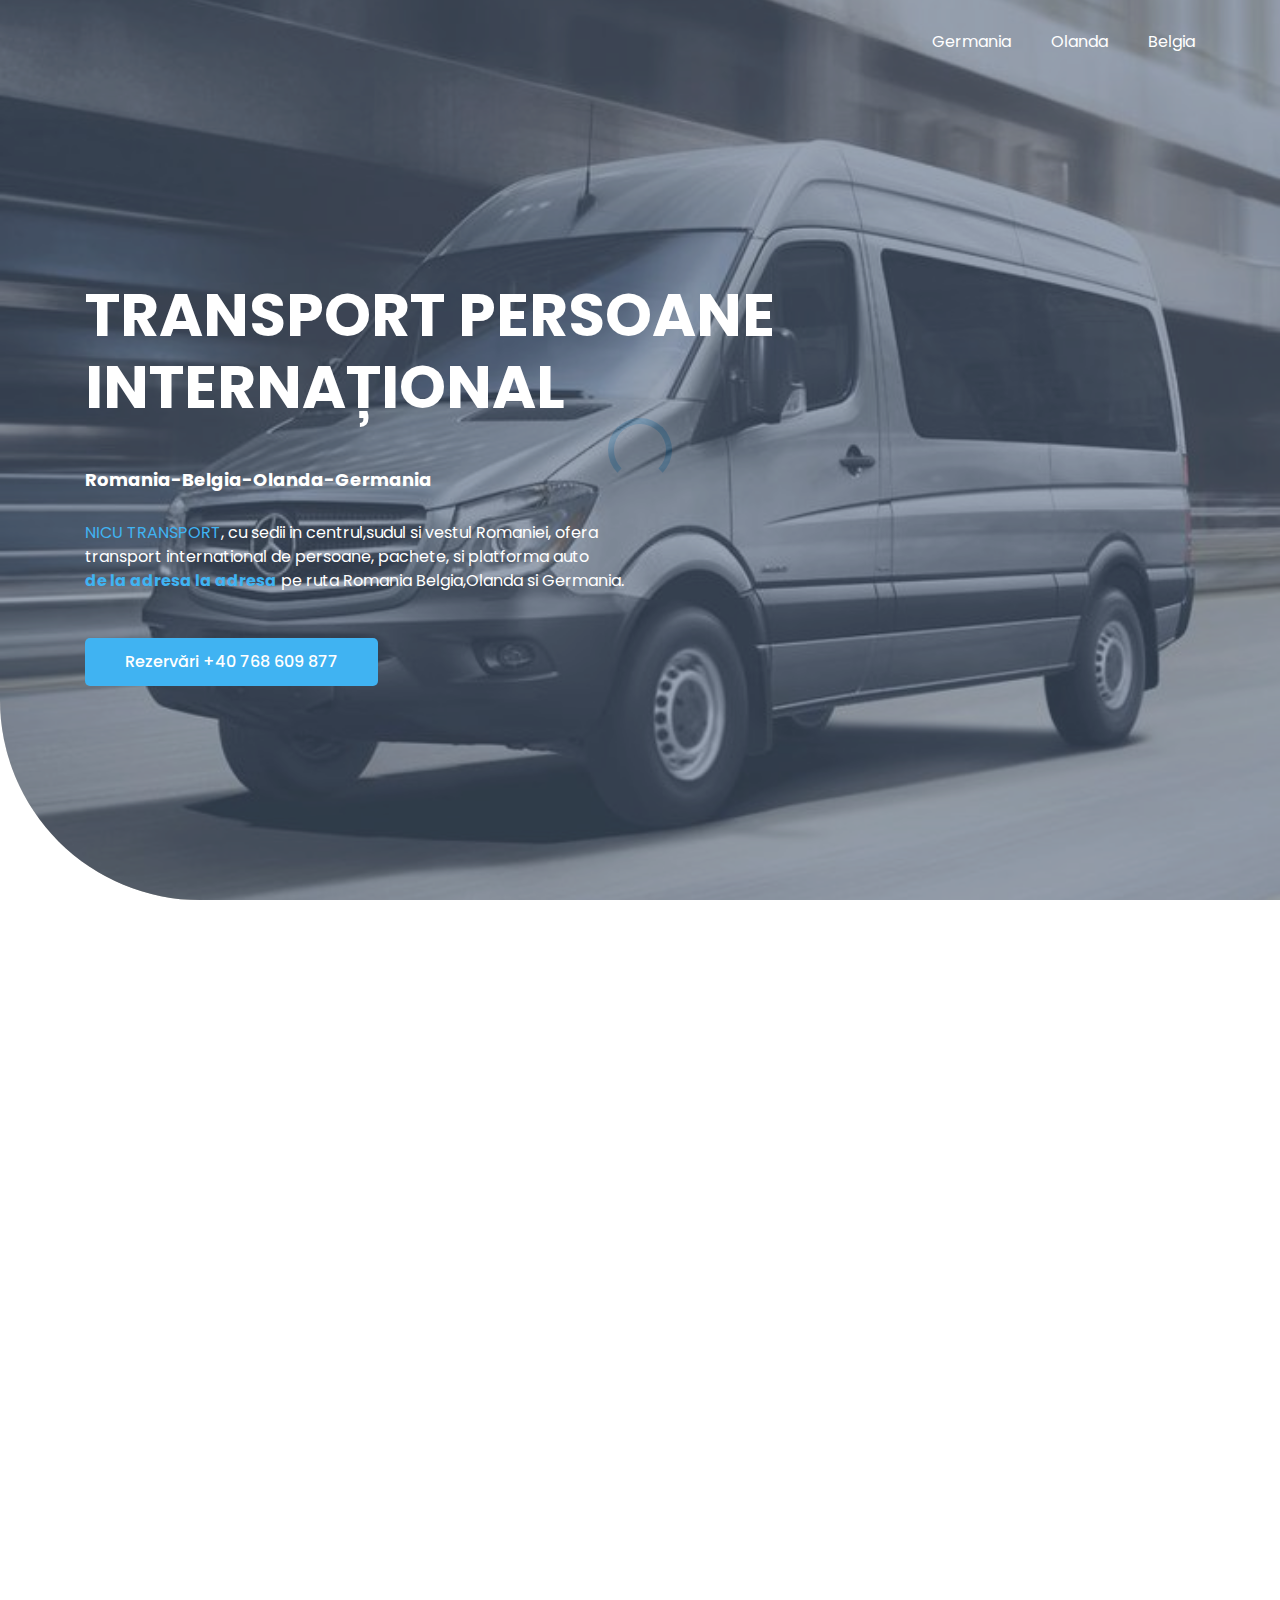
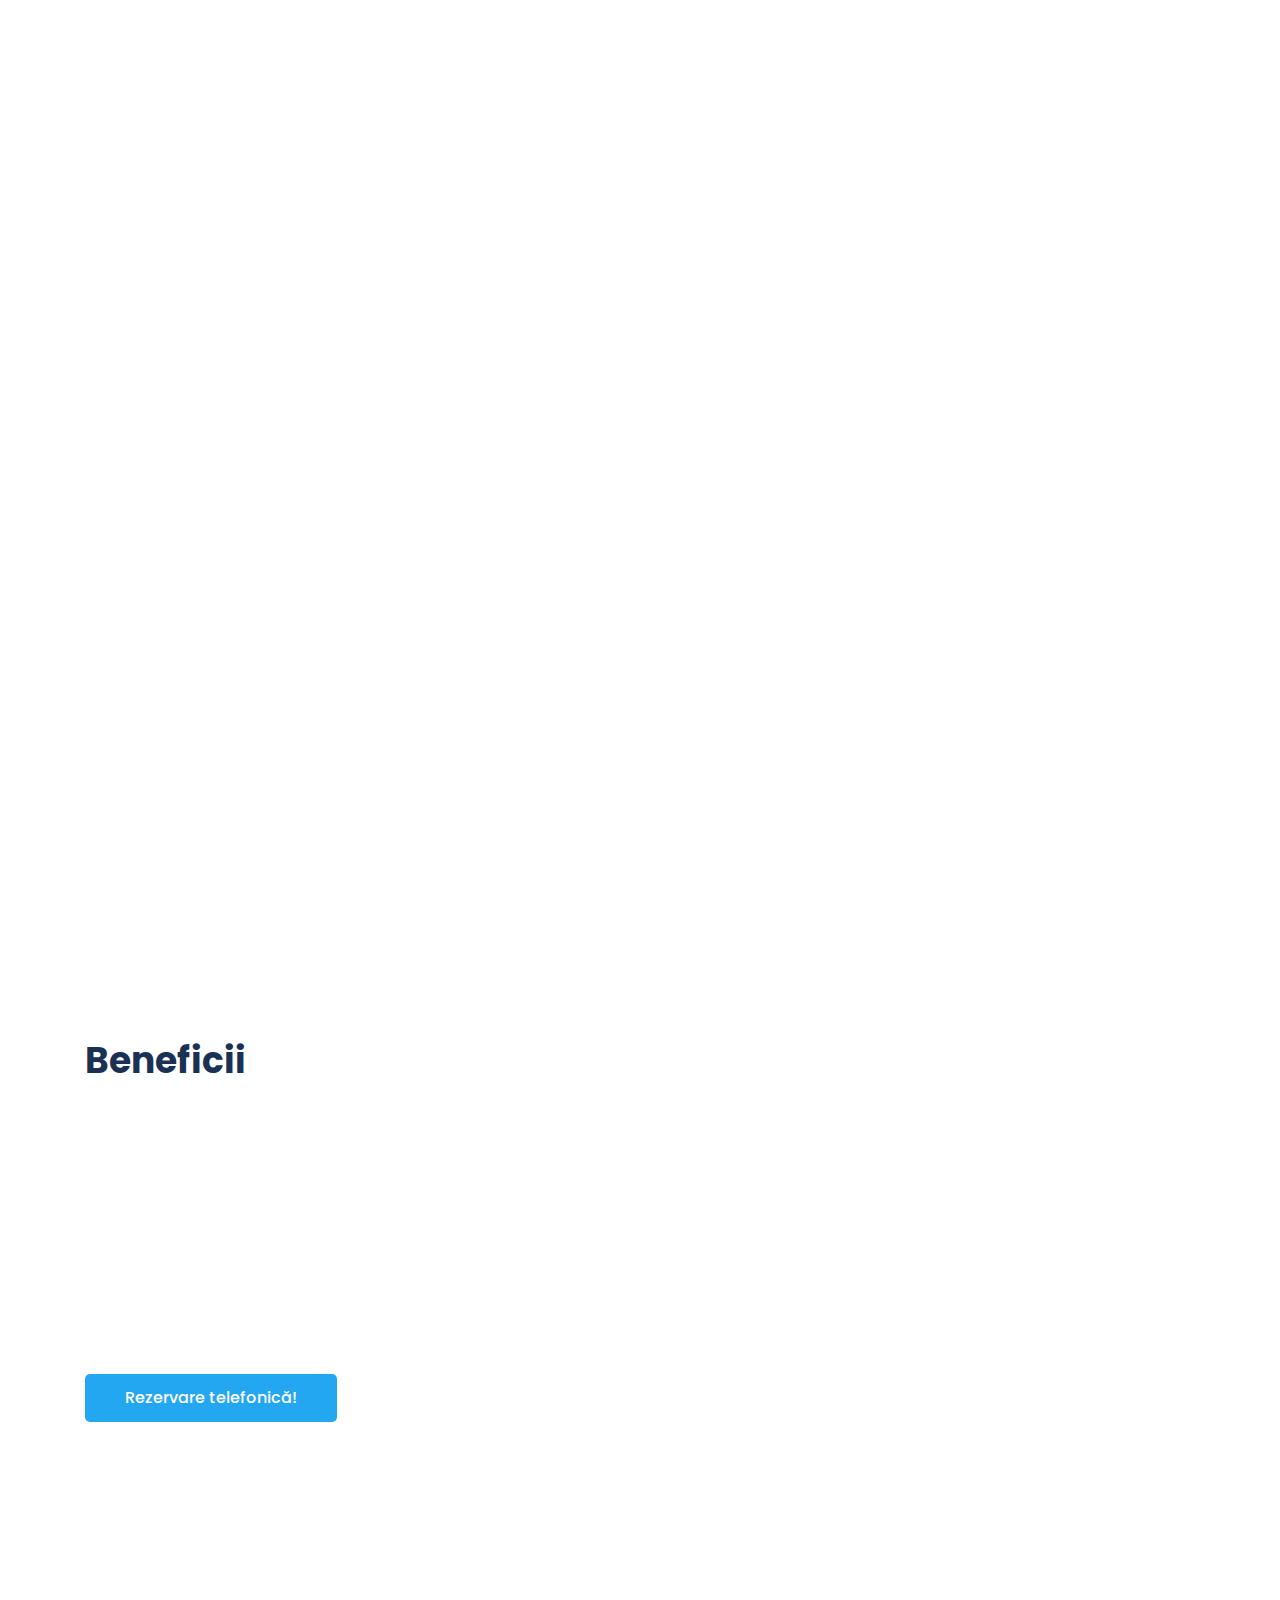
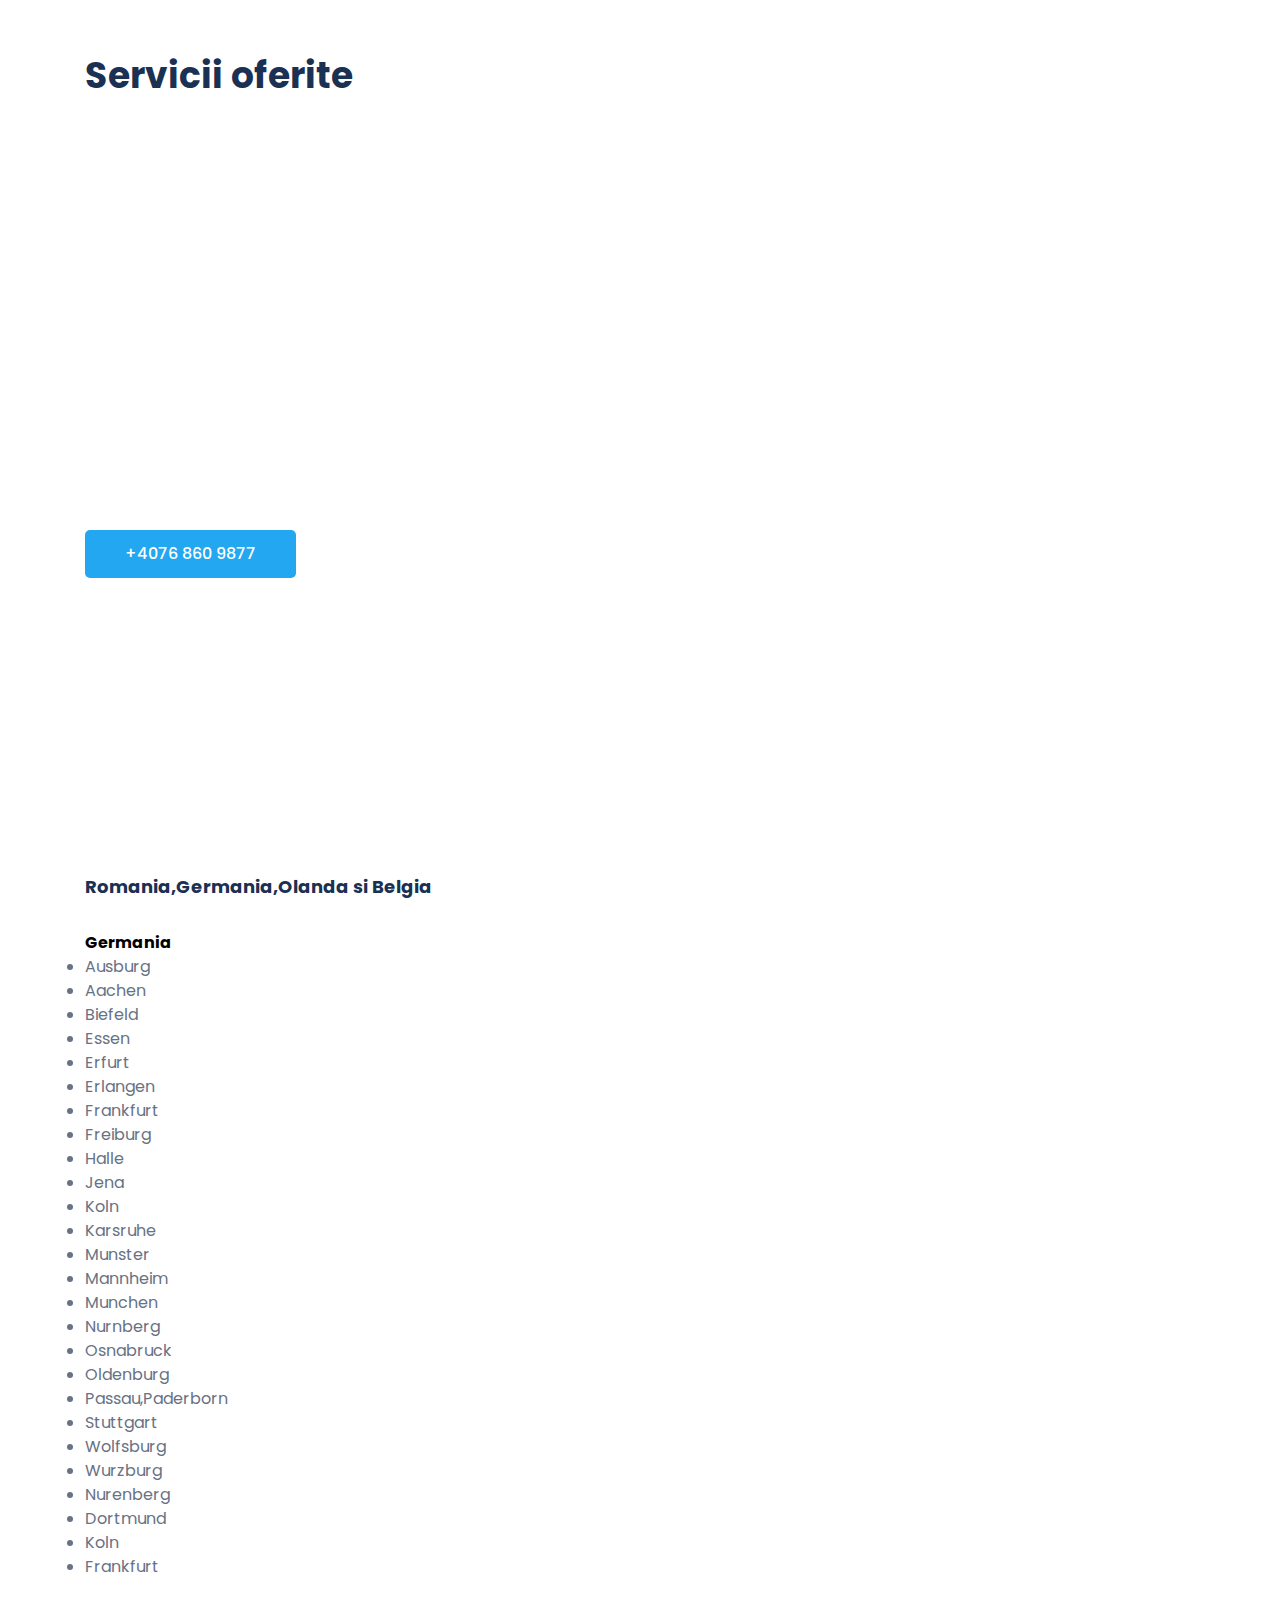
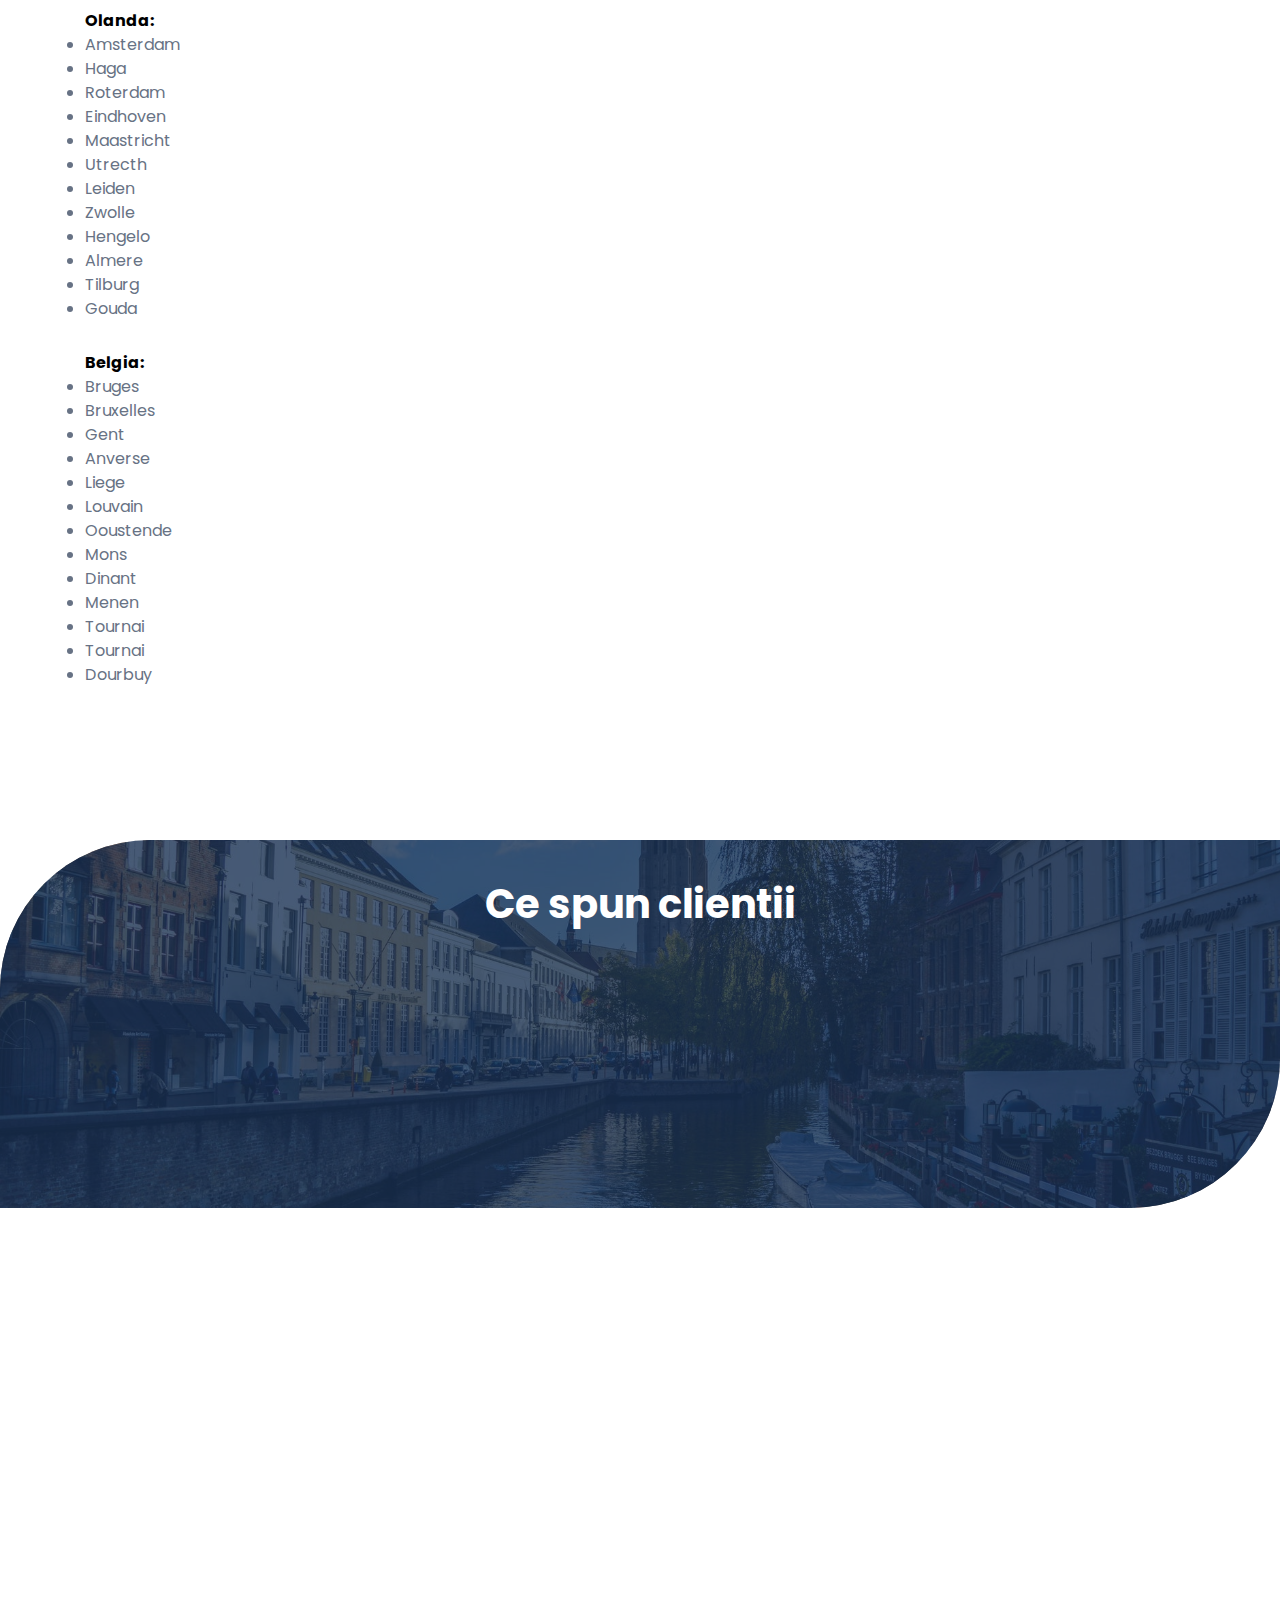
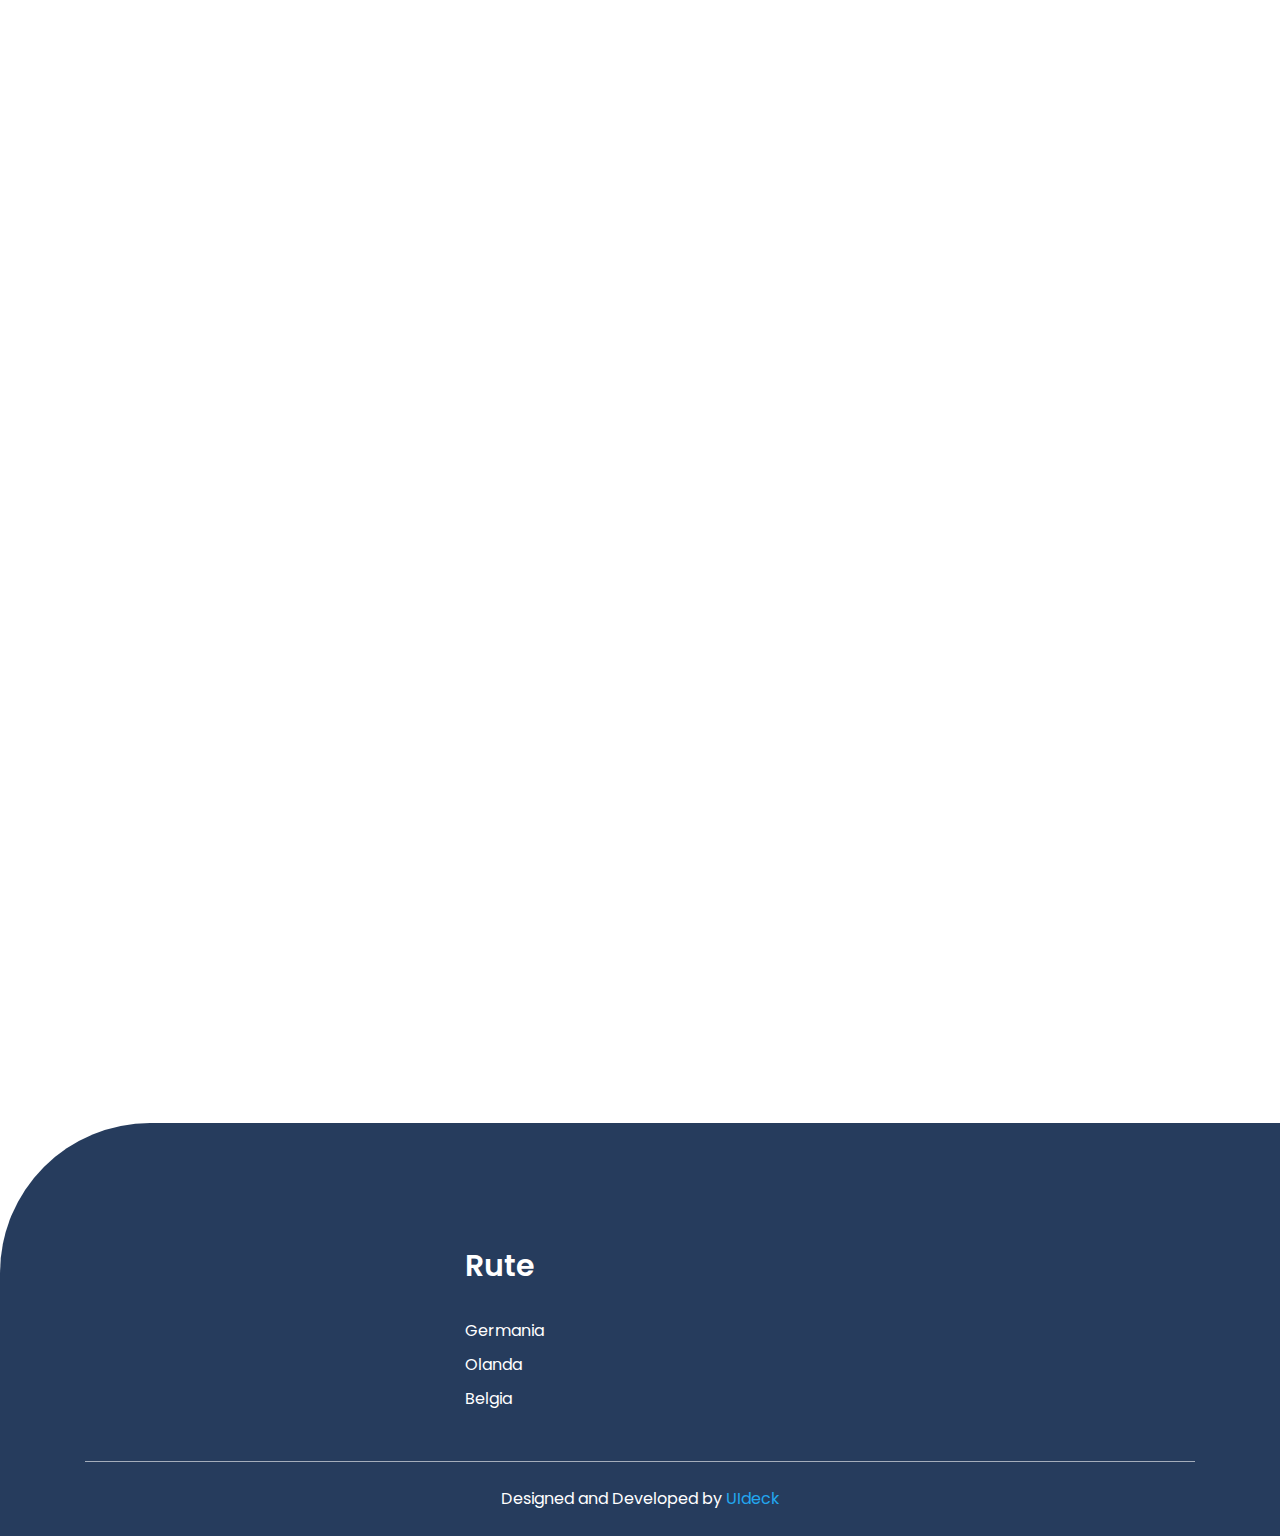
==== commit 1b2d63cb: "Update index.html" ====
--- a/index.html
+++ b/index.html
@@ -2,6 +2,13 @@
 <html class="no-js" lang="ro">
 
 <head>
+    <!-- Google Tag Manager -->
+<script>(function(w,d,s,l,i){w[l]=w[l]||[];w[l].push({'gtm.start':
+new Date().getTime(),event:'gtm.js'});var f=d.getElementsByTagName(s)[0],
+j=d.createElement(s),dl=l!='dataLayer'?'&l='+l:'';j.async=true;j.src=
+'https://www.googletagmanager.com/gtm.js?id='+i+dl;f.parentNode.insertBefore(j,f);
+})(window,document,'script','dataLayer','GTM-KZPB33J');</script>
+<!-- End Google Tag Manager -->
     <meta charset="utf-8">
    <!-- SEO Meta Tags -->
   <meta name="description" content="NICU TRANSPORT- transport persoane international">
@@ -51,6 +58,10 @@
 </head>
 
 <body>
+    <!-- Google Tag Manager (noscript) -->
+<noscript><iframe src="https://www.googletagmanager.com/ns.html?id=GTM-KZPB33J"
+height="0" width="0" style="display:none;visibility:hidden"></iframe></noscript>
+<!-- End Google Tag Manager (noscript) -->
     <!--[if IE]>
     <p class="browserupgrade">You are using an <strong>outdated</strong> browser. Please <a href="https://browsehappy.com/">upgrade your browser</a> to improve your experience and security.</p>
   <![endif]-->
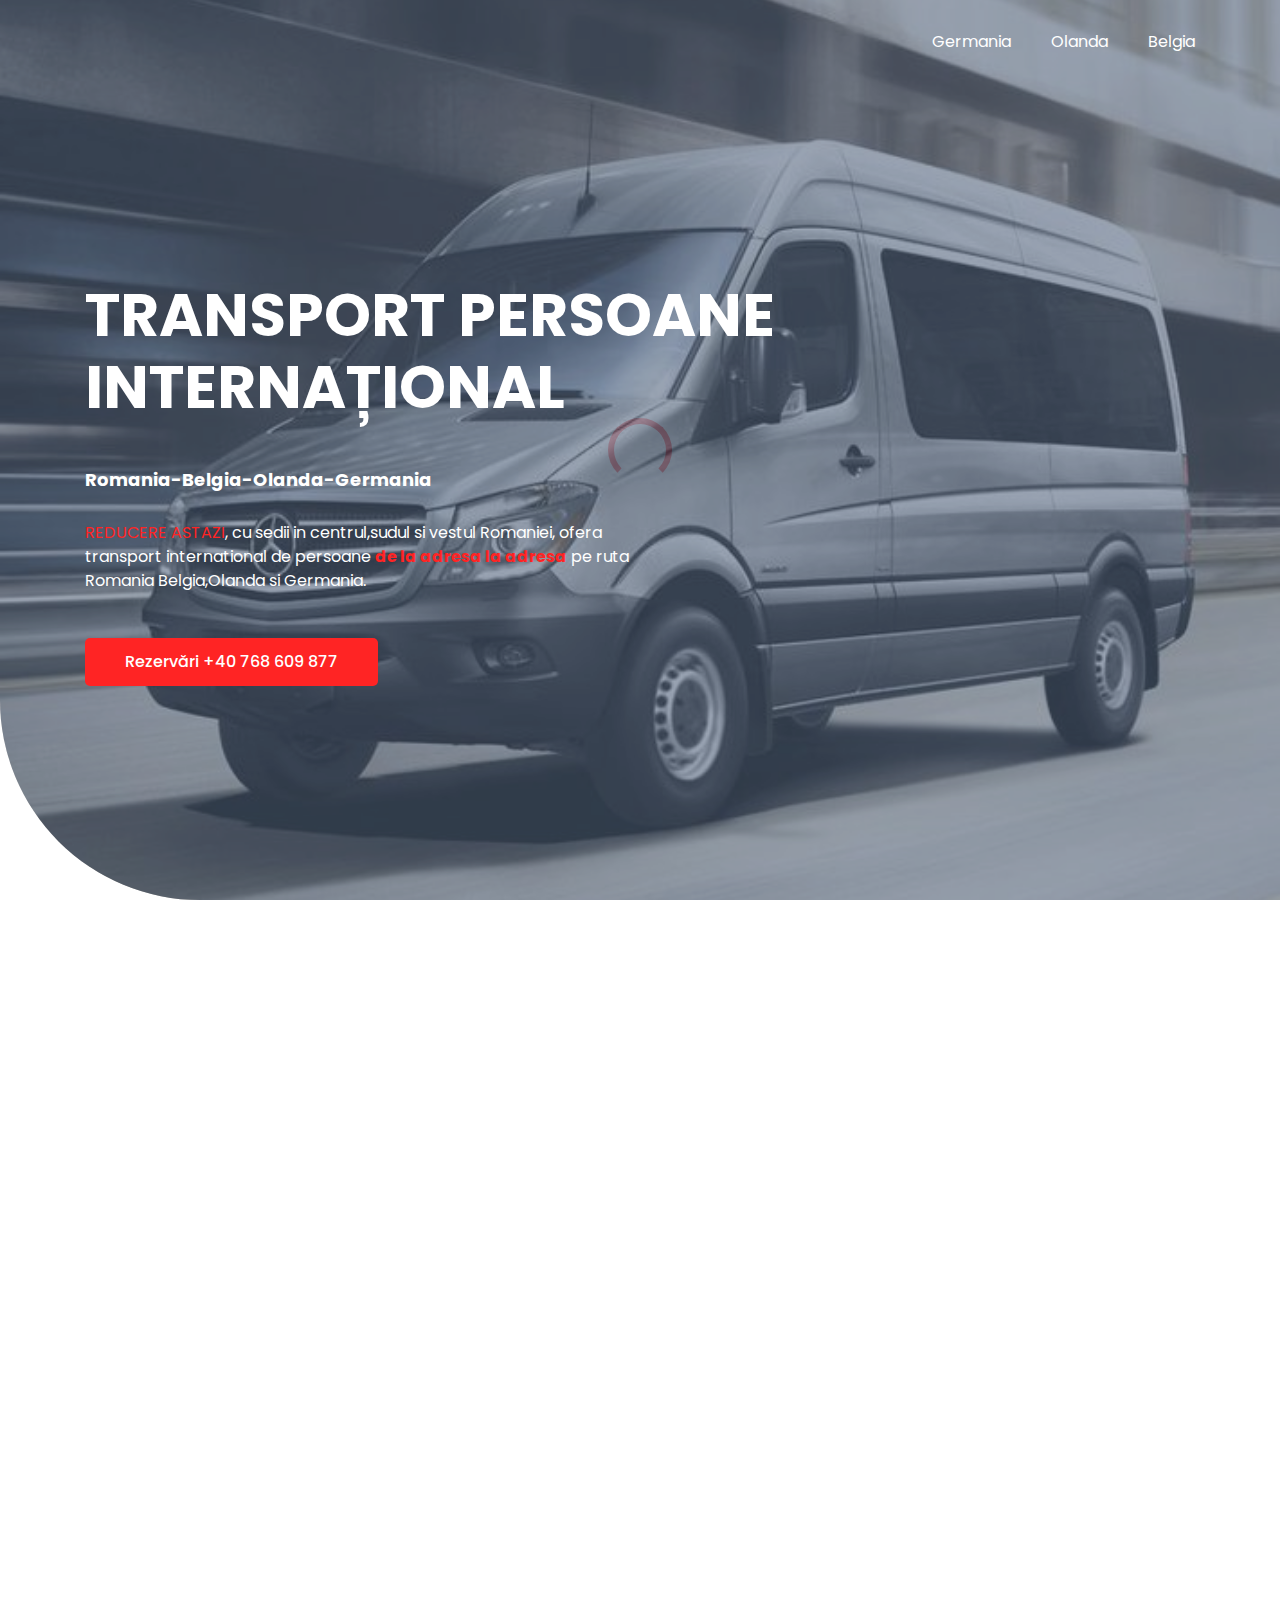
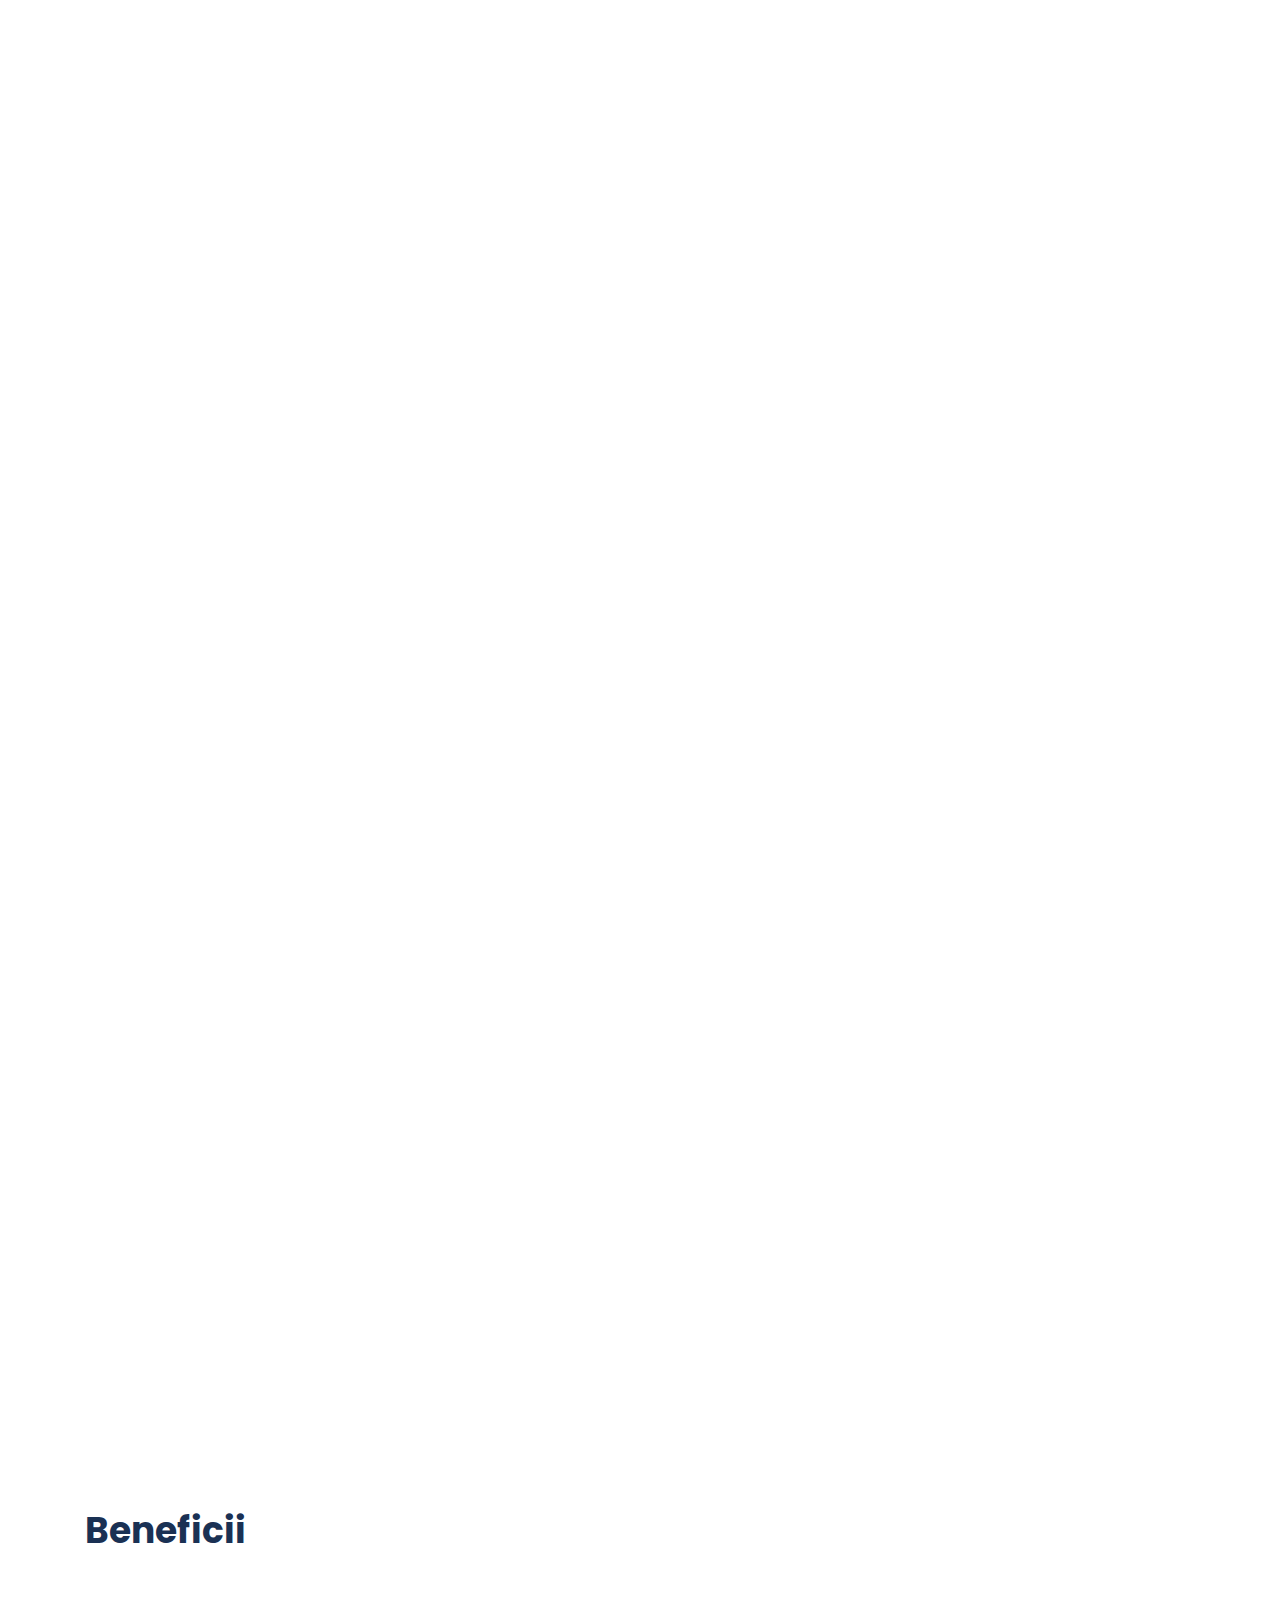
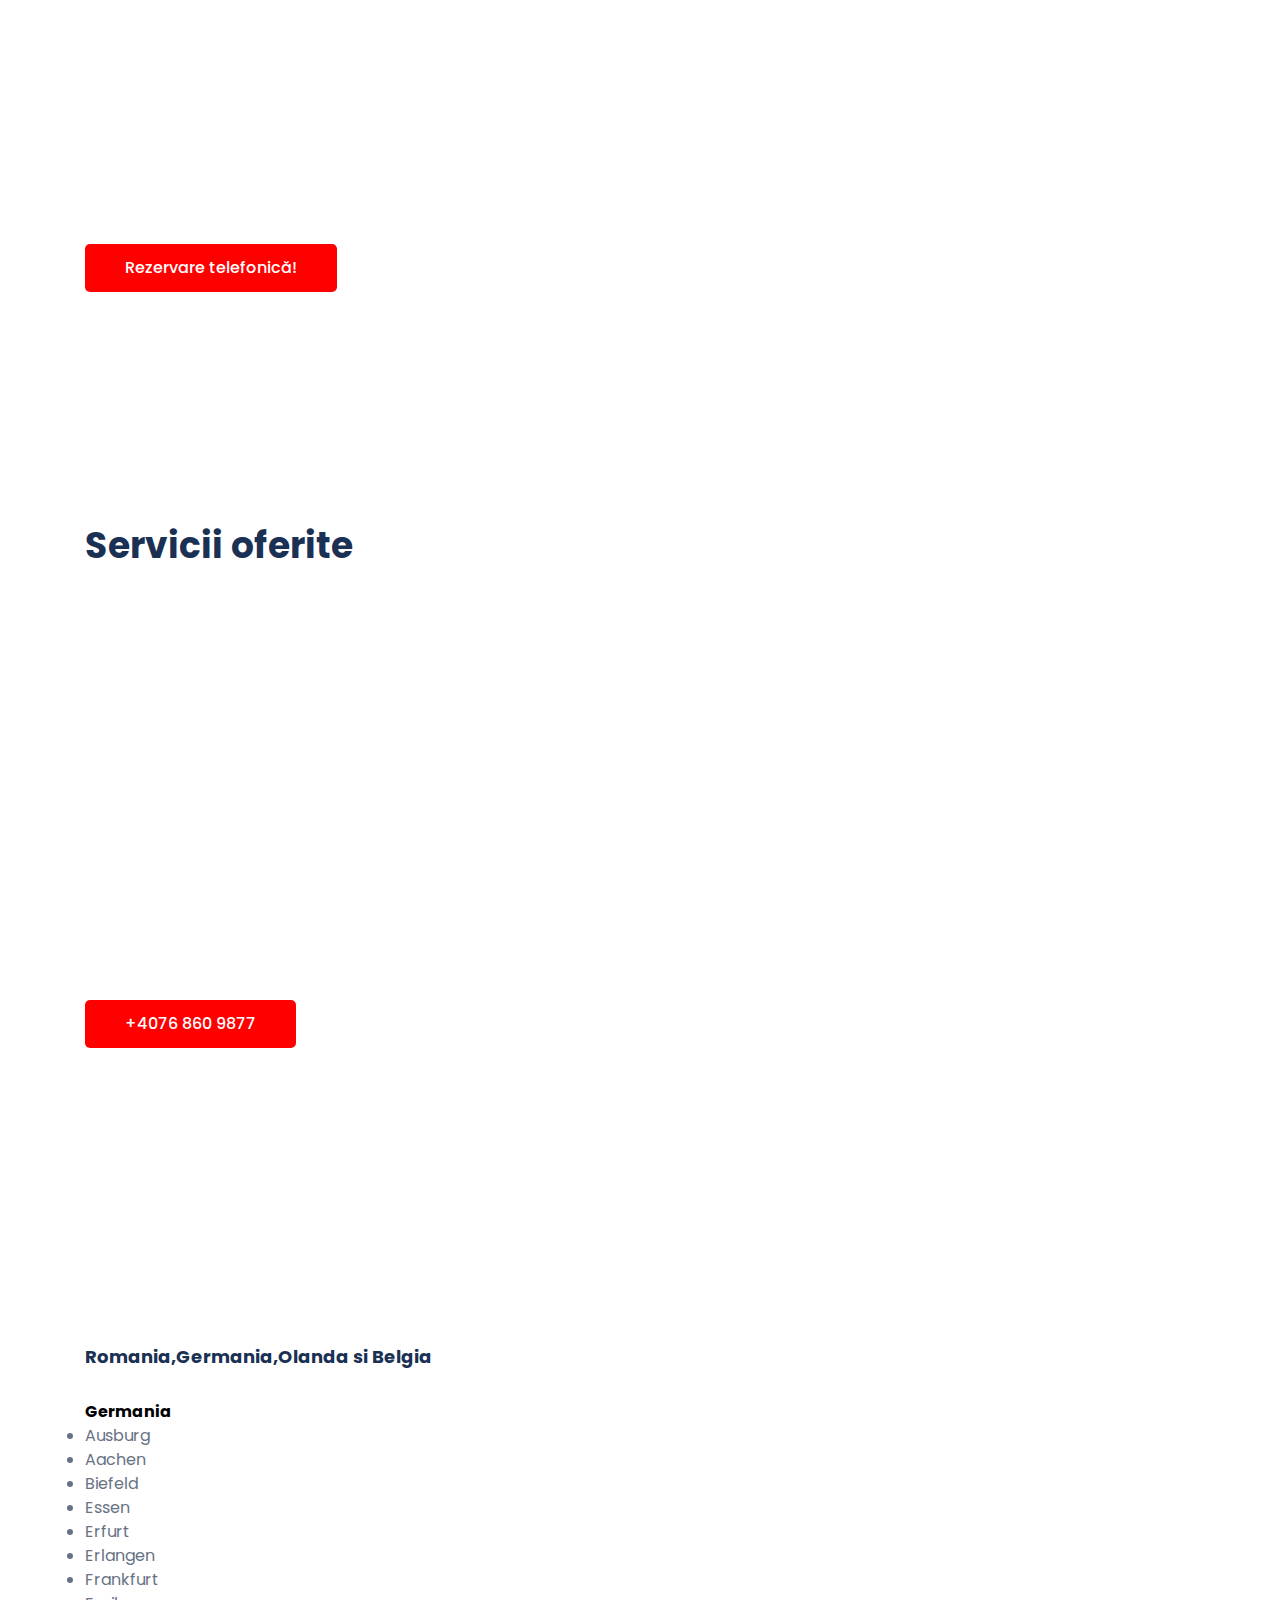
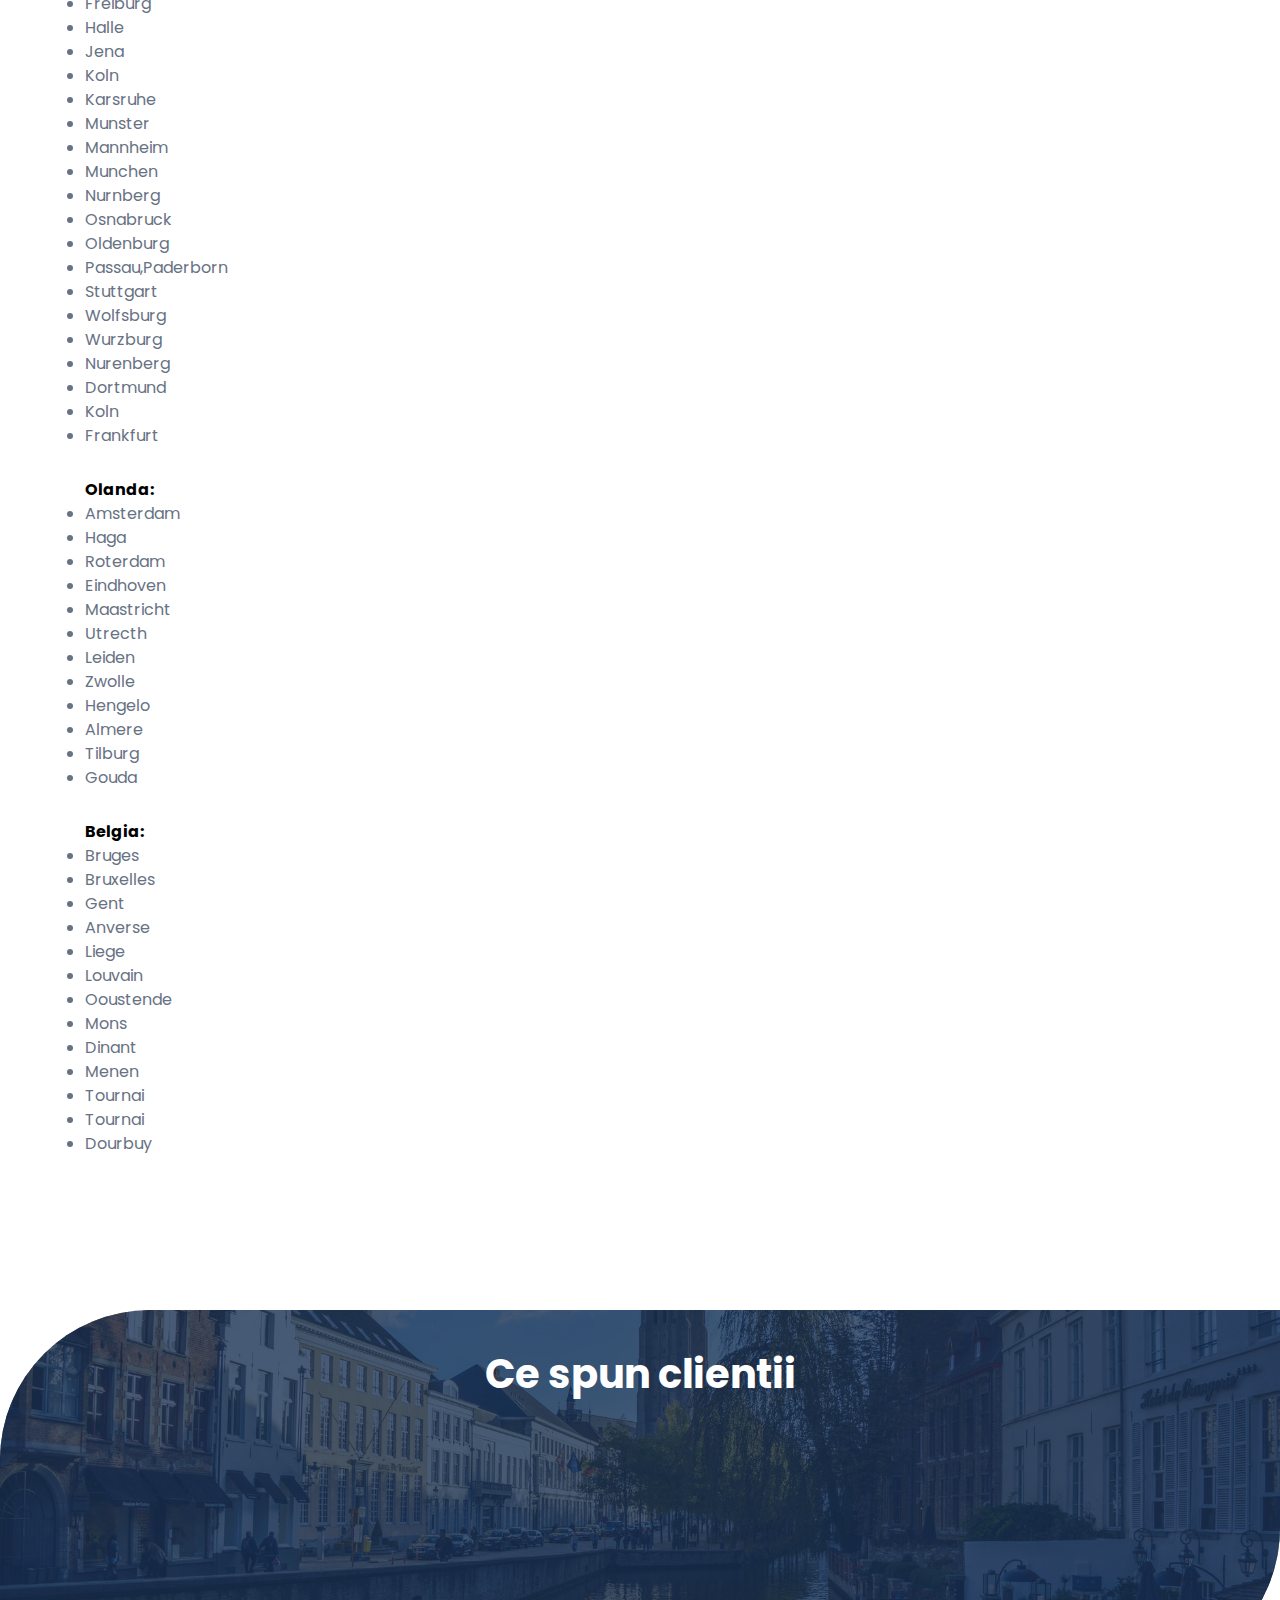
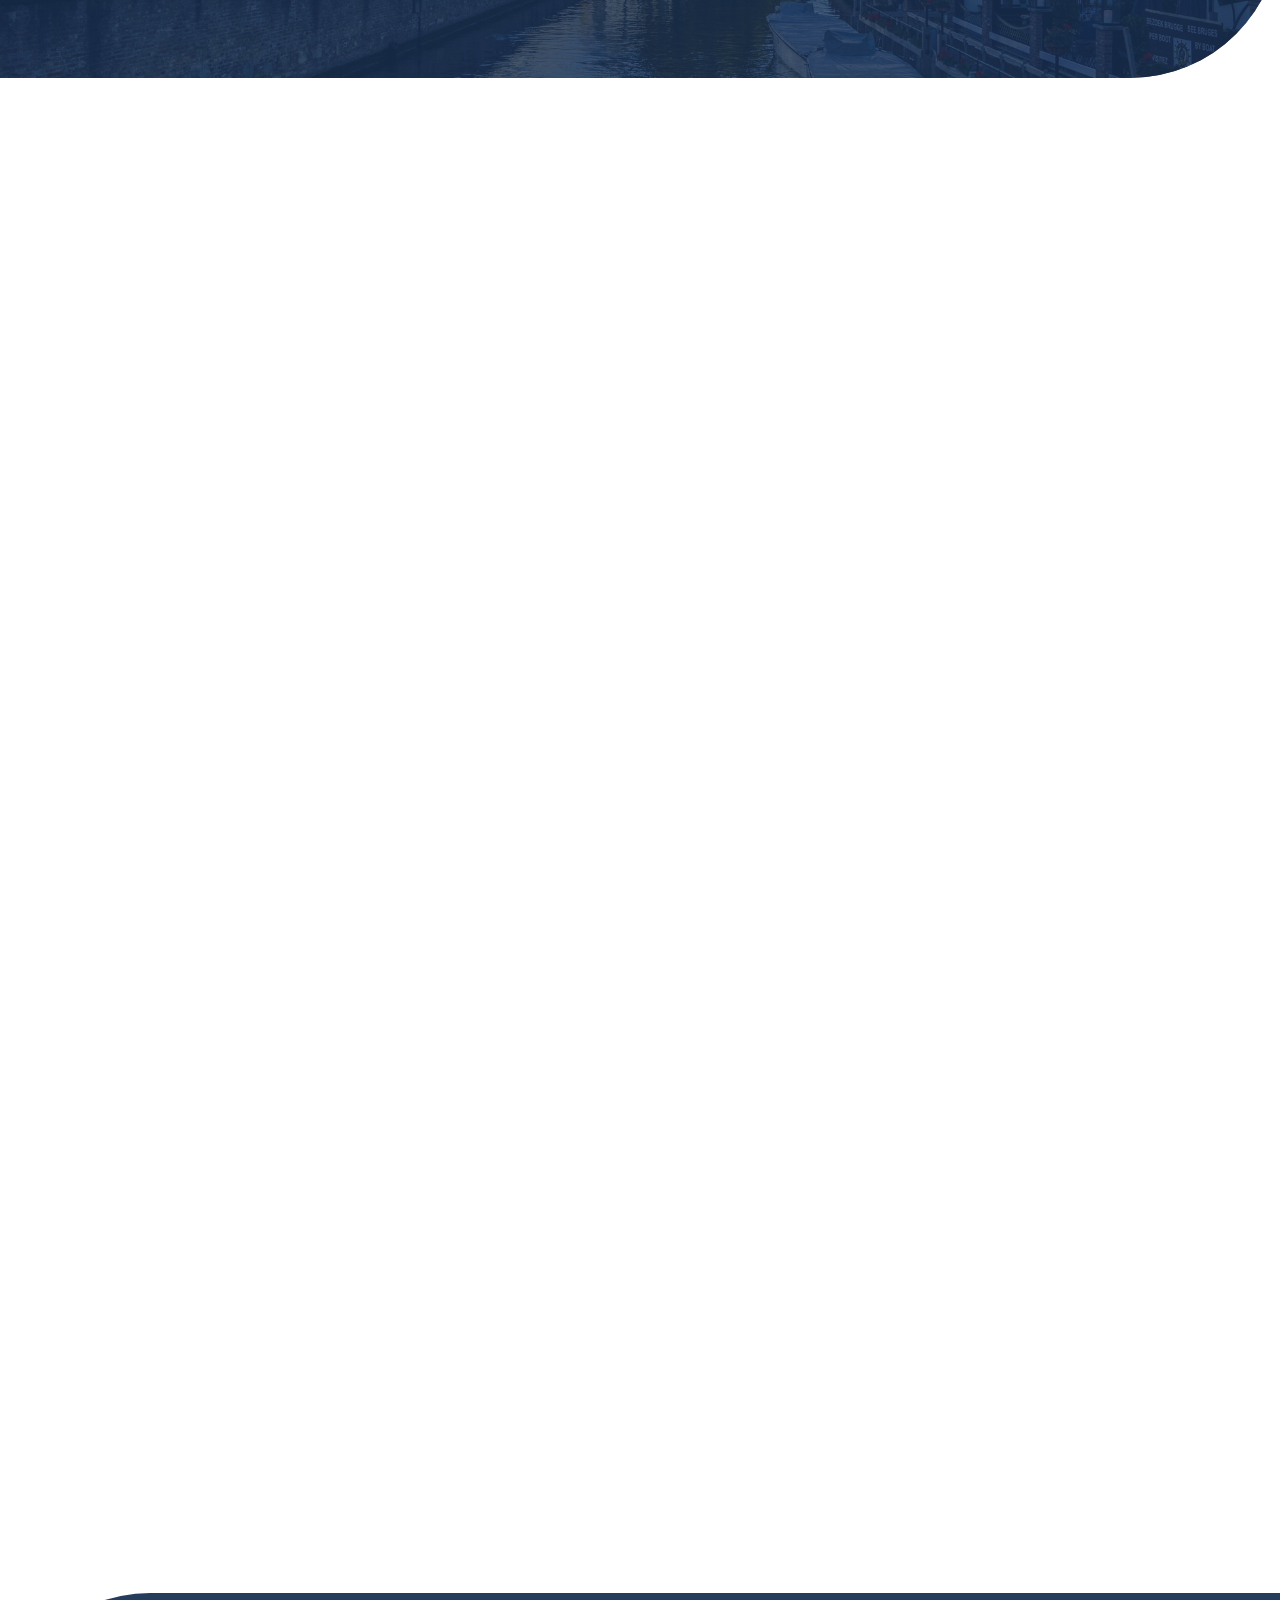
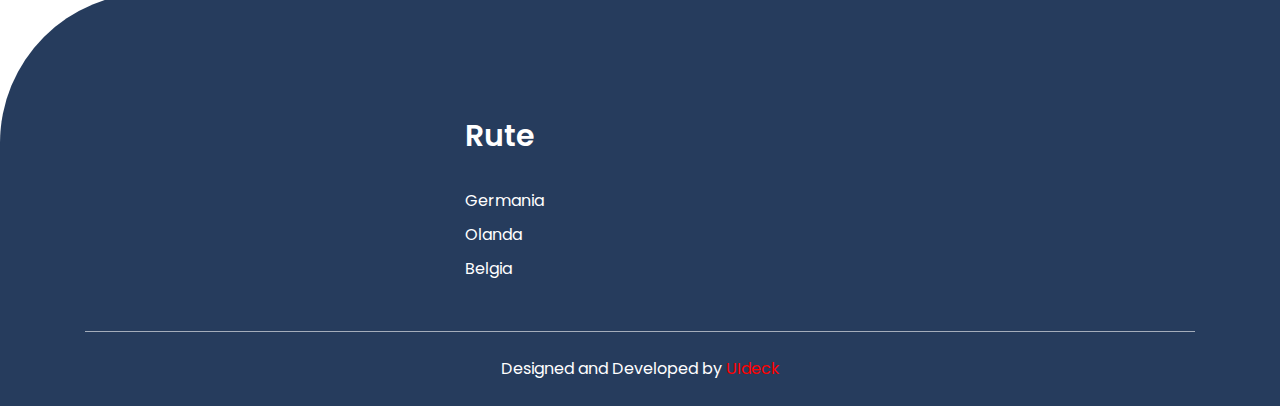
==== commit befb0ba9: "commit" ====
--- a/index.html
+++ b/index.html
@@ -133,7 +133,7 @@
                             <div class="slider_content">
                                 <h1 class="slider_title wow fadeInUp" data-wow-duration="1.3s" data-wow-delay="0.2s">TRANSPORT PERSOANE INTERNAȚIONAL </h1>
                                 <h5 style="color:white;margin-top: 5%;" data-wow-duration="1.3s" data-wow-delay="0.2s">Romania-Belgia-Olanda-Germania</h5>
-                                <p class="wow fadeInUp" data-wow-duration="1.3s" data-wow-delay="0.5s"><a href="https://nicutransport.com/">NICU TRANSPORT</a>, cu sedii in centrul,sudul si vestul Romaniei, ofera transport international de persoane, pachete, si platforma auto <span style="color:#22a7f0;font-weight: bold;">de la adresa la adresa</span> pe ruta Romania Belgia,Olanda si Germania.</p>
+                                <p class="wow fadeInUp" data-wow-duration="1.3s" data-wow-delay="0.5s"><a href="https://nicutransport.com/">REDUCERE ASTAZI</a>, cu sedii in centrul,sudul si vestul Romaniei, ofera transport international de persoane <span style="color:red;font-weight: bold;">de la adresa la adresa</span> pe ruta Romania Belgia,Olanda si Germania.</p>
                                 <a href="tel:+40768609877" rel="nofollow" class="main-btn wow fadeInLeftBig" data-wow-duration="0.1" data-wow-delay="0.8s">Rezervări +40 768 609 877</a>
                             </div> <!-- slider content -->
                         </div>
@@ -147,6 +147,18 @@
     <section  id="features" class="features_area pt-100 pb-130">
         <div class="container">
             <div class="row">
+                 <div class="col-lg-4 col-md-4">
+                    <div class="single_features text-center mt-30 wow fadeInUp" data-wow-duration="1.3s" data-wow-delay="0.2s">
+                        <div class="features_image">
+                            <img src="assets/images/Moscalu-transport-international.jpg" alt="transport persoane Romania Germania in regim international">
+                        </div>
+                        <div class="features_content">
+                            <h4 class="features_title"><a>REDUCERE 20% cu REZERVARE ASTĂZI</a></h4>
+                            <p style="margin-top:3%">Beneficiaza de reduceri, locuri sunt limitate </p>
+                            <a style="margin-top: 10px;" href="tel:+40768609877" rel="nofollow" class="main-btn wow fadeInLeftBig" data-wow-duration="1.3s" data-wow-delay="0.8s">Rezervăre +40 768 609 877</a>
+                        </div>
+                    </div> <!-- single features -->
+                </div>
                 <div class="col-lg-4 col-md-4">
                     <div class="single_features text-center mt-30 wow fadeInUp" data-wow-duration="1.3s" data-wow-delay="0.2s">
                         <div class="features_image">
--- a/assets/css/style.css
+++ b/assets/css/style.css
@@ -60,7 +60,7 @@
 
 a,
 a:hover {
-  color: #22a7f0;
+  color: red;
 }
 
 audio,
@@ -155,7 +155,7 @@
   -ms-transition: all 0.4s ease-out 0s;
   -o-transition: all 0.4s ease-out 0s;
   transition: all 0.4s ease-out 0s;
-  background-color: #22a7f0;
+  background-color: red;
 }
 .main-btn:hover {
   background-color: rgba(255, 179, 22, 0.8);
@@ -163,12 +163,12 @@
 }
 .main-btn.main-btn-2 {
   background-color: #fff;
-  color: #22a7f0;
-  border-color: #22a7f0;
+  color: red;
+  border-color: red;
 }
 .main-btn.main-btn-2:hover {
-  background-color: #22a7f0;
-  border-color: #22a7f0;
+  background-color: red;
+  border-color: red;
   color: #fff;
 }
 
@@ -289,7 +289,7 @@
   height: 100%;
   border-style: solid;
   /* Spinner Color */
-  border-color: #22a7f0 #22a7f0 #f7f7fd;
+  border-color: red red #f7f7fd;
   border-radius: 50%;
   border-width: 6px;
 }
@@ -709,7 +709,7 @@
   left: 0;
   width: 0;
   height: 3px;
-  background-color: #22a7f0;
+  background-color: red;
   -webkit-transition: all 0.3s ease-out 0s;
   -moz-transition: all 0.3s ease-out 0s;
   -ms-transition: all 0.3s ease-out 0s;
@@ -807,7 +807,7 @@
 .navbar-nav .nav-item .sub-menu li a.active,
 .navbar-nav .nav-item .sub-menu li a:hover {
   padding-left: 25px;
-  color: #22a7f0;
+  color: red;
 }
 
 .navbar-nav .sub-nav-toggler {
@@ -865,7 +865,7 @@
 
 .sticky .navbar-nav .nav-item.active > a,
 .sticky .navbar-nav .nav-item:hover > a {
-  color: #22a7f0;
+  color: red;
 }
 
 /*===== SLIDER =====*/
@@ -932,7 +932,7 @@
 }
 .slider_content .slider_title span {
   display: contents;
-  color: #22a7f0;
+  color: red;
 }
 .slider_content p {
   font-size: 16px;
@@ -1023,12 +1023,12 @@
   height: 100%;
   left: -45px;
   top: 0;
-  background-color: #22a7f0;
+  background-color: red;
 }
 .about_content .sub_title span {
   font-size: 70px;
   font-weight: 800;
-  color: #22a7f0;
+  color: red;
 }
 @media only screen and (min-width: 992px) and (max-width: 1199px) {
   .about_content .sub_title span {
@@ -1069,7 +1069,7 @@
   height: 65px;
   line-height: 65px;
   font-size: 40px;
-  color: #22a7f0;
+  color: red;
   text-align: center;
   background-color: #fff;
   border-radius: 10px;
@@ -1244,7 +1244,7 @@
 }
 .contact_form .single_form textarea:focus,
 .contact_form .single_form input:focus {
-  border: 1px solid #22a7f0;
+  border: 1px solid red;
 }
 .contact_form .single_form textarea {
   padding-top: 15px;
@@ -1266,7 +1266,7 @@
   text-align: center;
   font-size: 20px;
   border-radius: 5px;
-  background-color: #22a7f0;
+  background-color: red;
   color: #fff;
 }
 @media (max-width: 767px) {
@@ -1366,7 +1366,7 @@
   transition: all 0.3s ease-out 0s;
 }
 .footer_link_wrapper .footer_link .link li a:hover {
-  color: #22a7f0;
+  color: red;
 }
 
 .footer_copyright {
@@ -1388,7 +1388,7 @@
   height: 40px;
   line-height: 40px;
   border-radius: 5px;
-  background-color: #22a7f0;
+  background-color: red;
   text-align: center;
   z-index: 99;
   -webkit-transition: all 0.3s ease-out 0s;
@@ -1400,5 +1400,5 @@
 }
 .back-to-top:hover {
   color: #fff;
-  background-color: #22a7f0;
-}
+  background-color: red;
+}
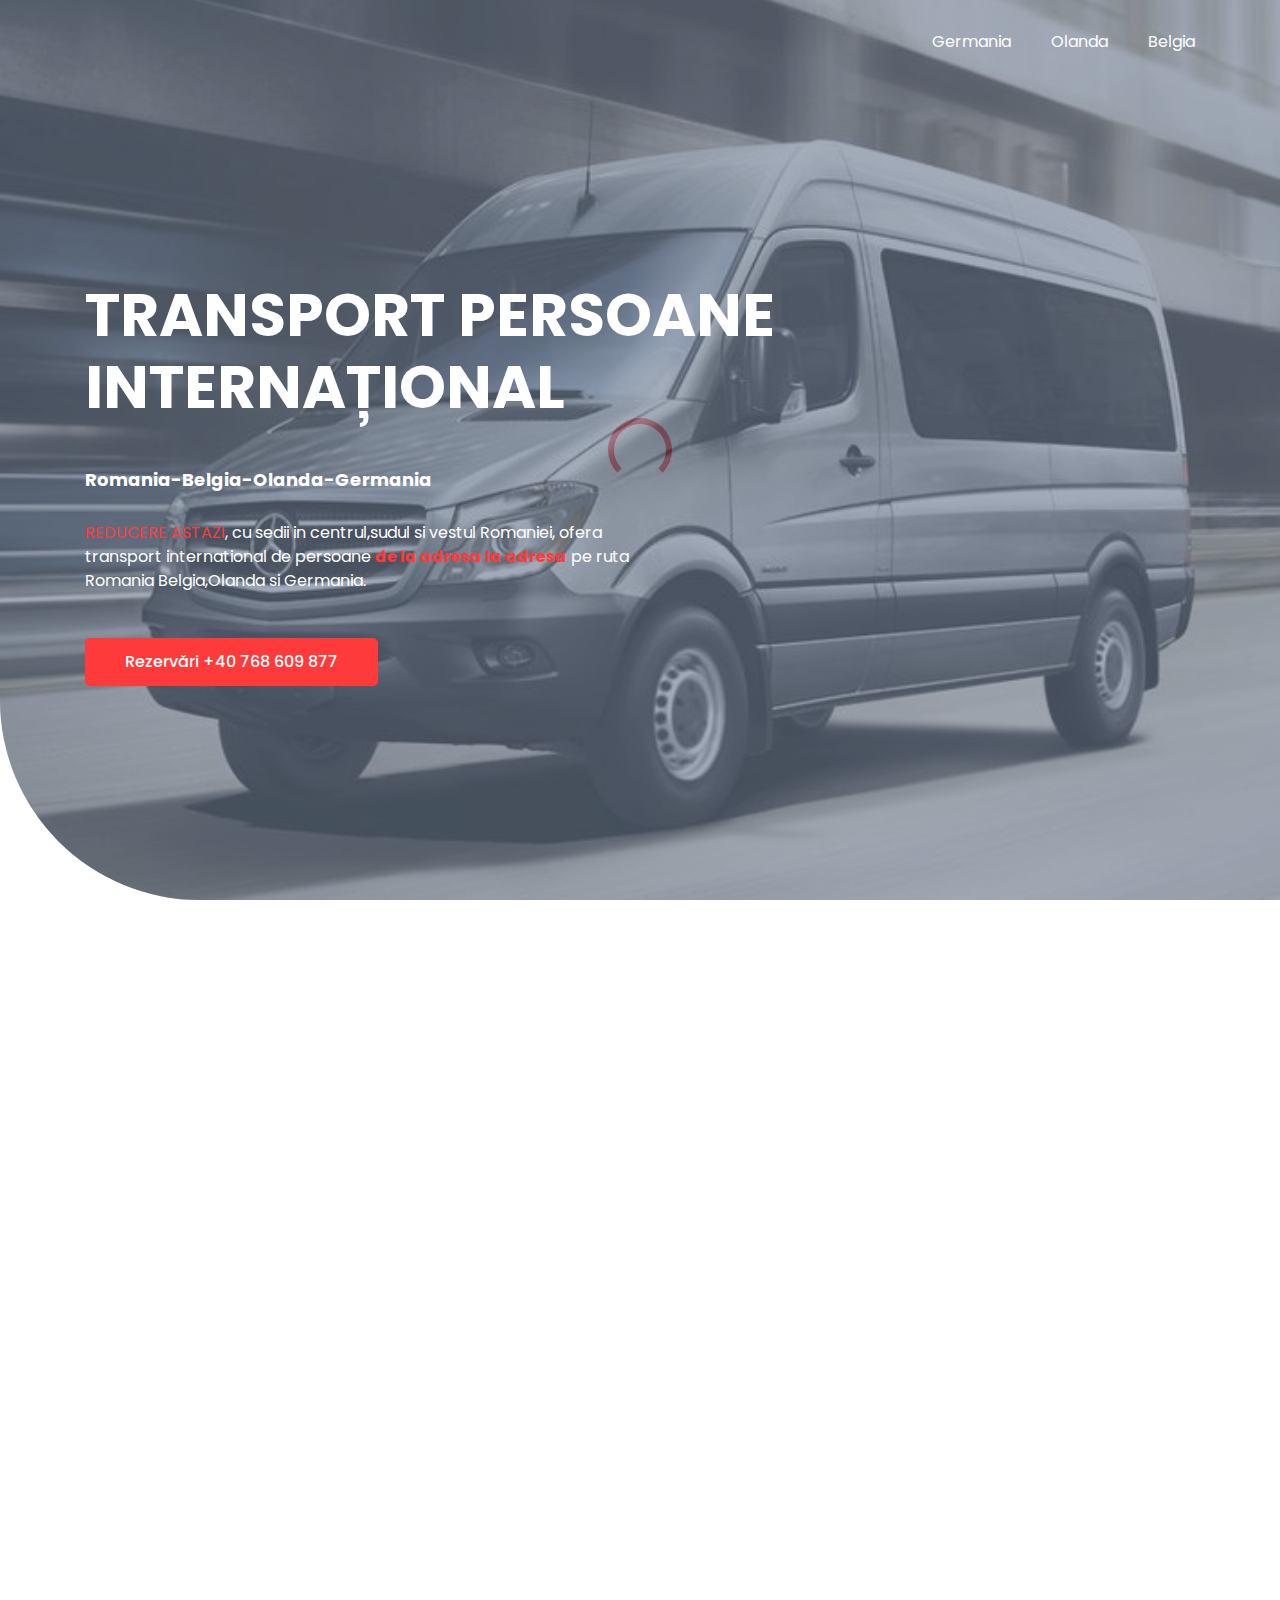
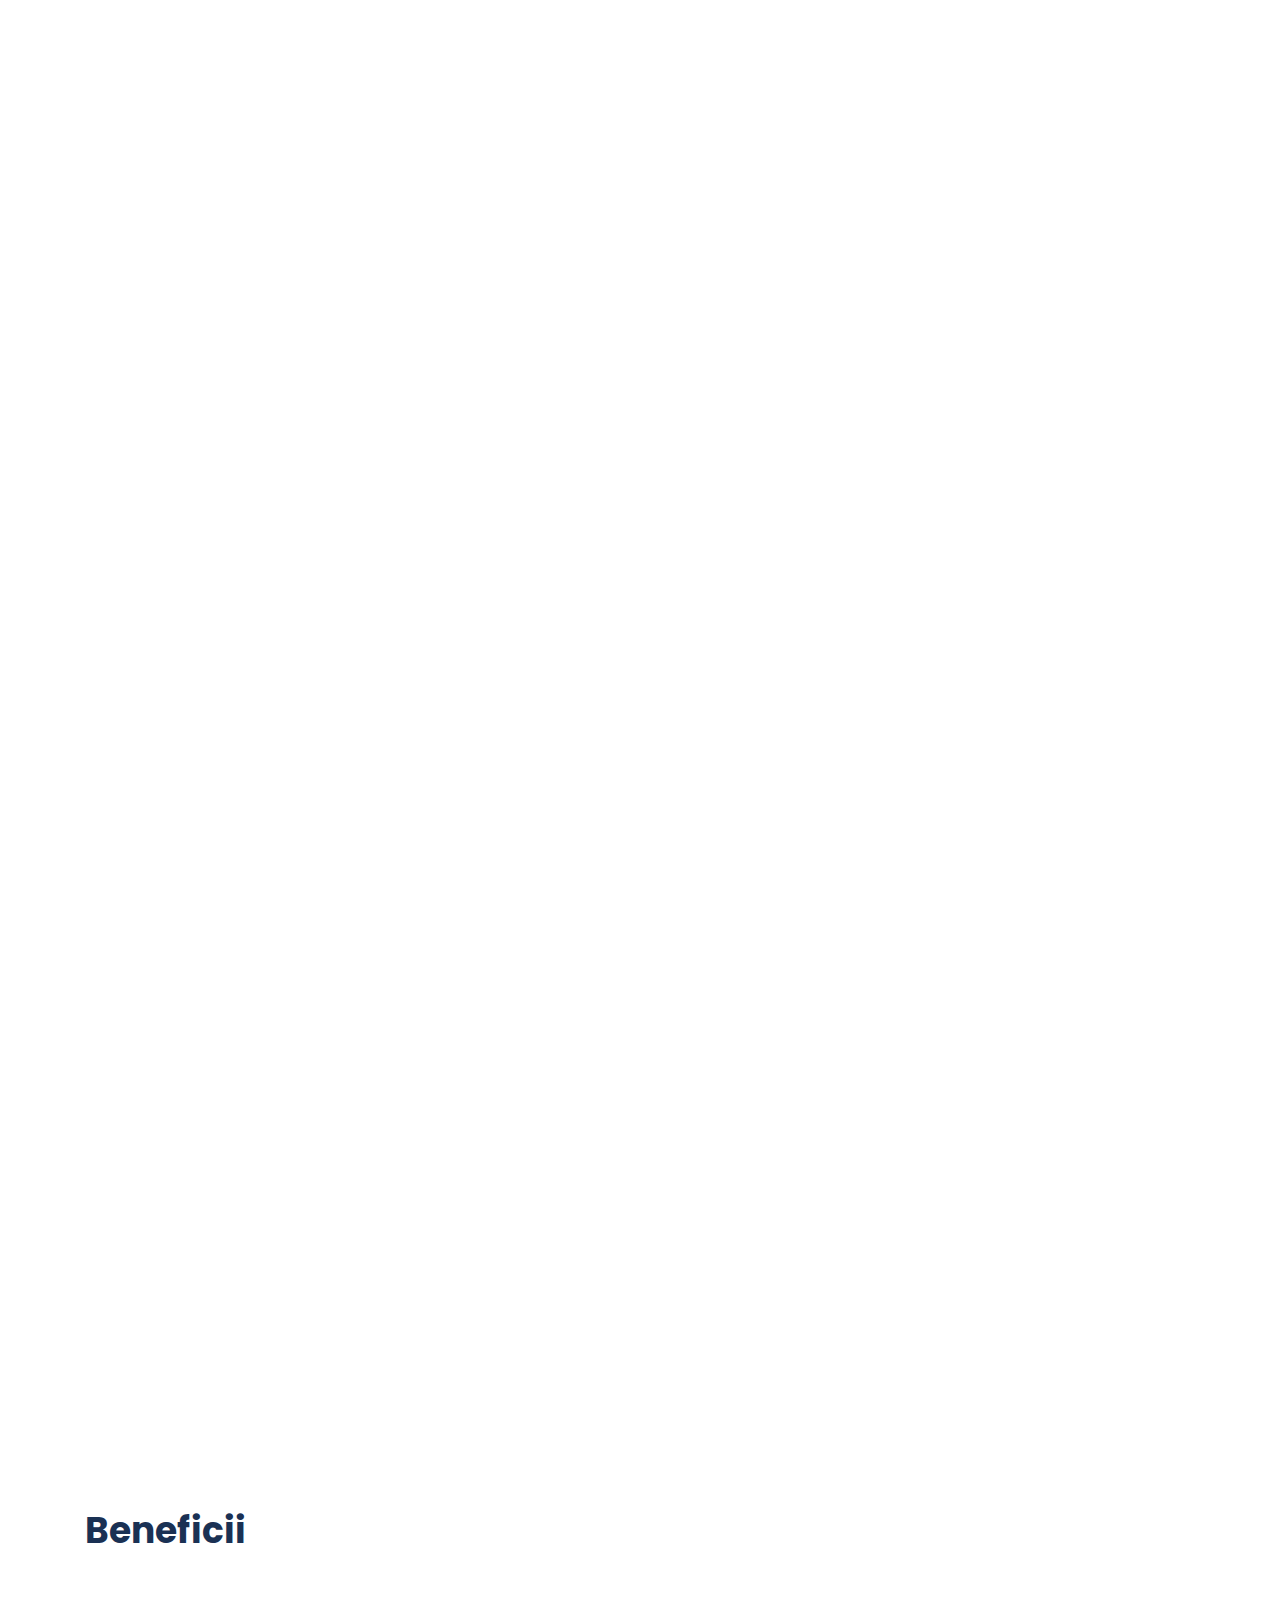
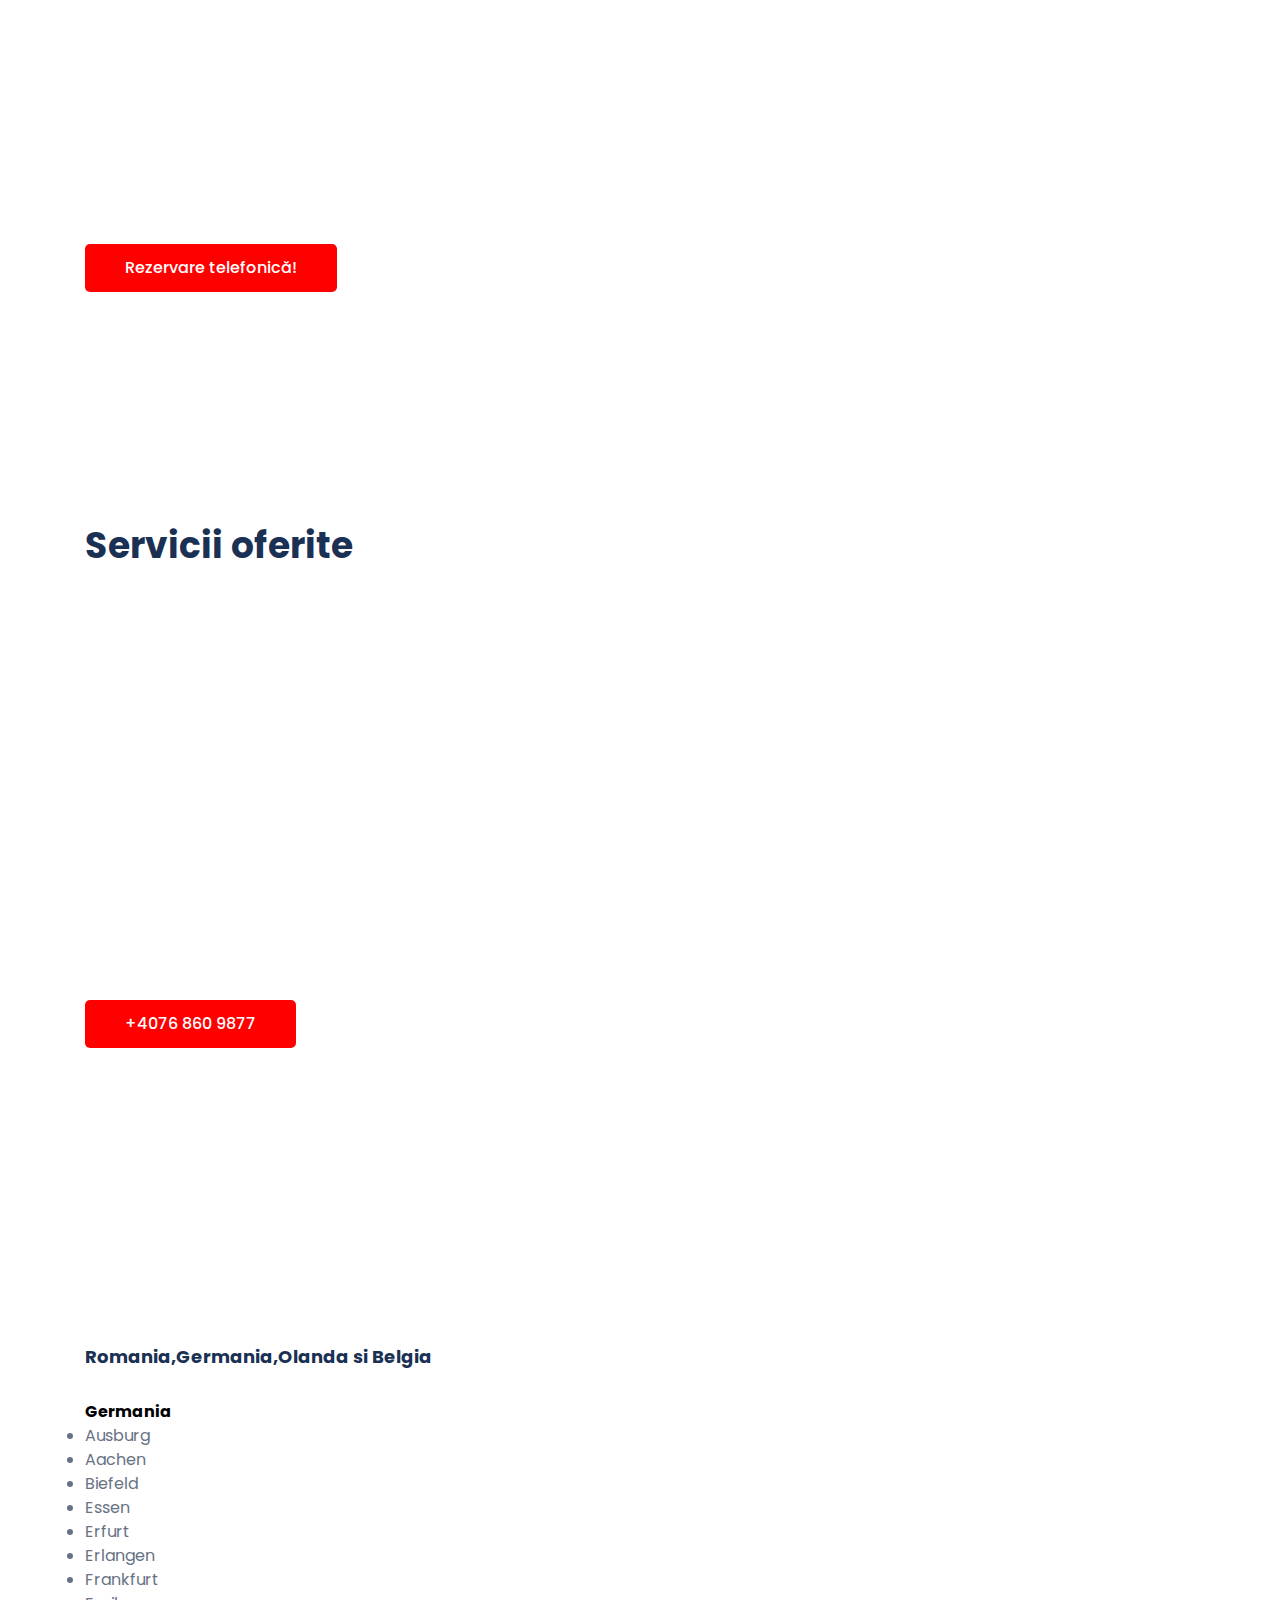
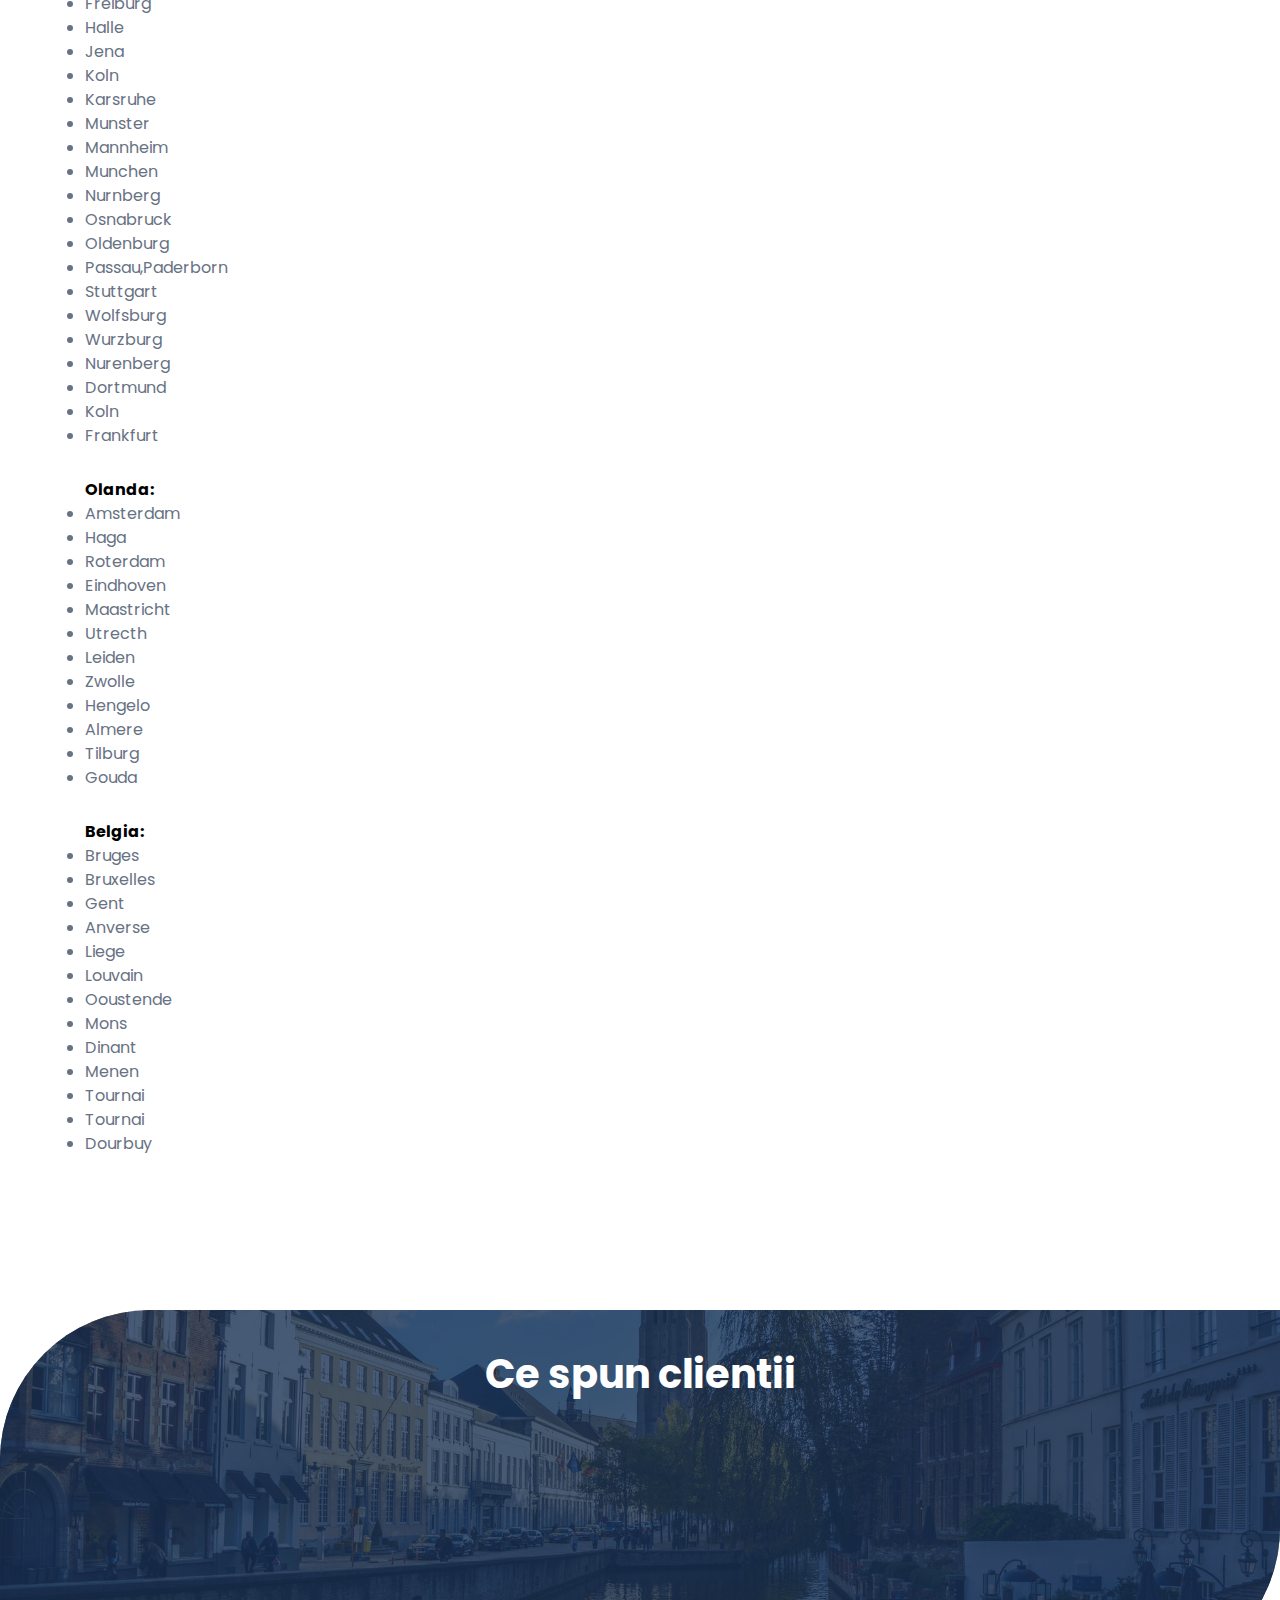
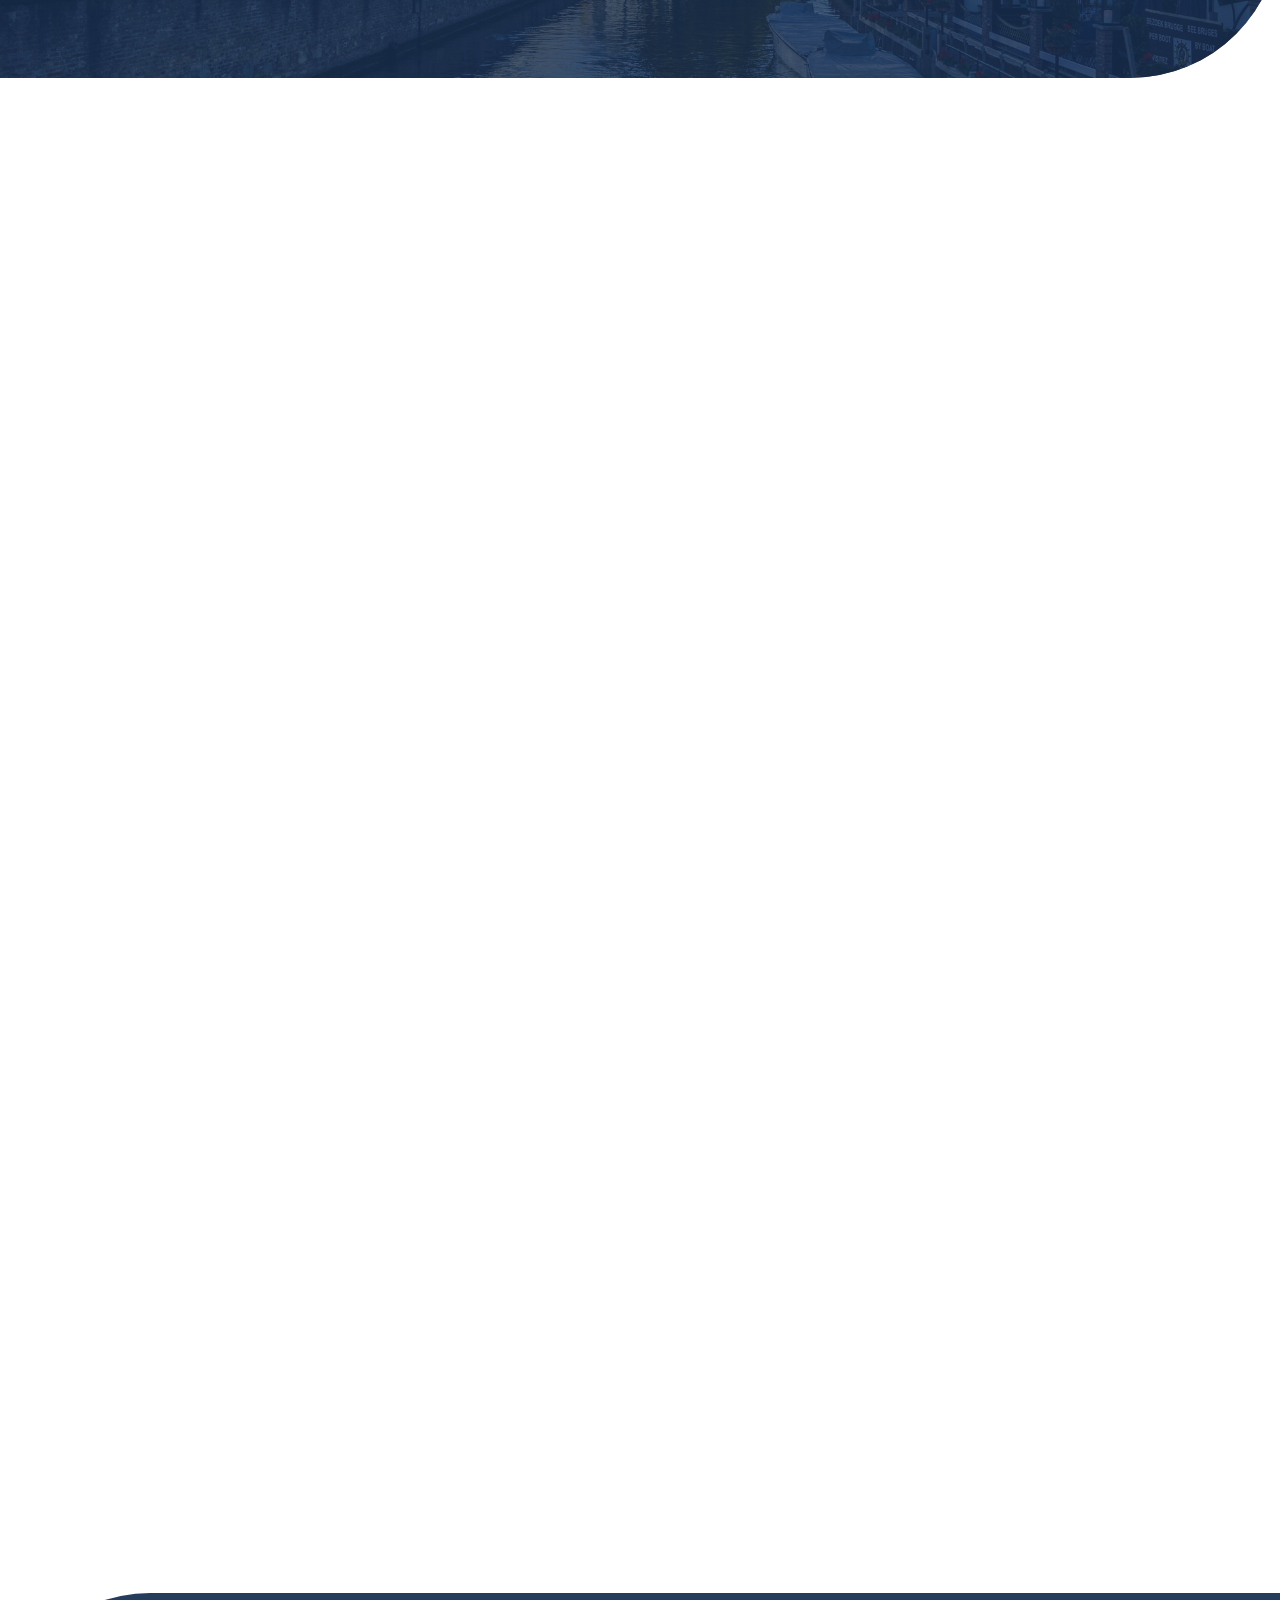
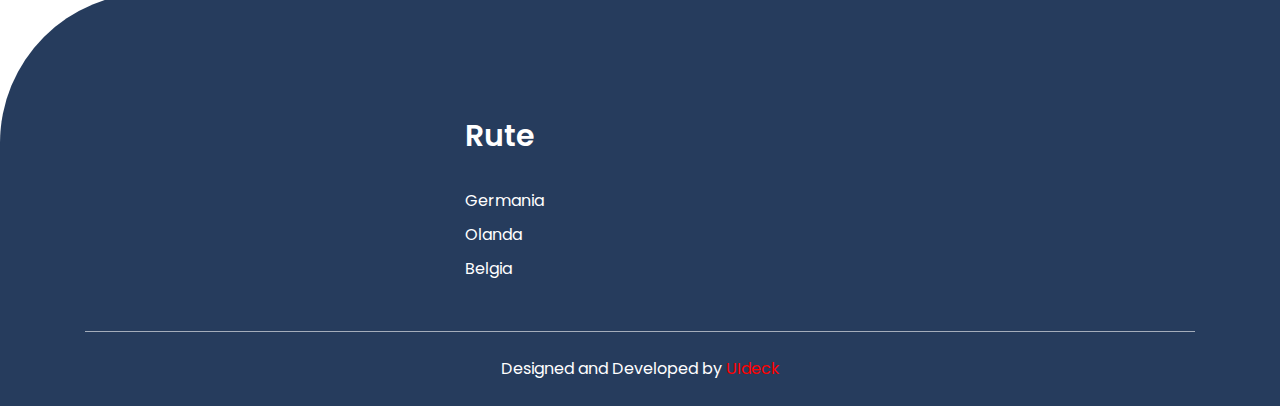
==== commit 2b29acbd: "Update index.html" ====
--- a/index.html
+++ b/index.html
@@ -9,6 +9,13 @@
 'https://www.googletagmanager.com/gtm.js?id='+i+dl;f.parentNode.insertBefore(j,f);
 })(window,document,'script','dataLayer','GTM-KZPB33J');</script>
 <!-- End Google Tag Manager -->
+    <script type="text/javascript">
+    (function(c,l,a,r,i,t,y){
+        c[a]=c[a]||function(){(c[a].q=c[a].q||[]).push(arguments)};
+        t=l.createElement(r);t.async=1;t.src="https://www.clarity.ms/tag/"+i;
+        y=l.getElementsByTagName(r)[0];y.parentNode.insertBefore(t,y);
+    })(window, document, "clarity", "script", "h70fp3lqh0");
+</script>
     <meta charset="utf-8">
    <!-- SEO Meta Tags -->
   <meta name="description" content="NICU TRANSPORT- transport persoane international">
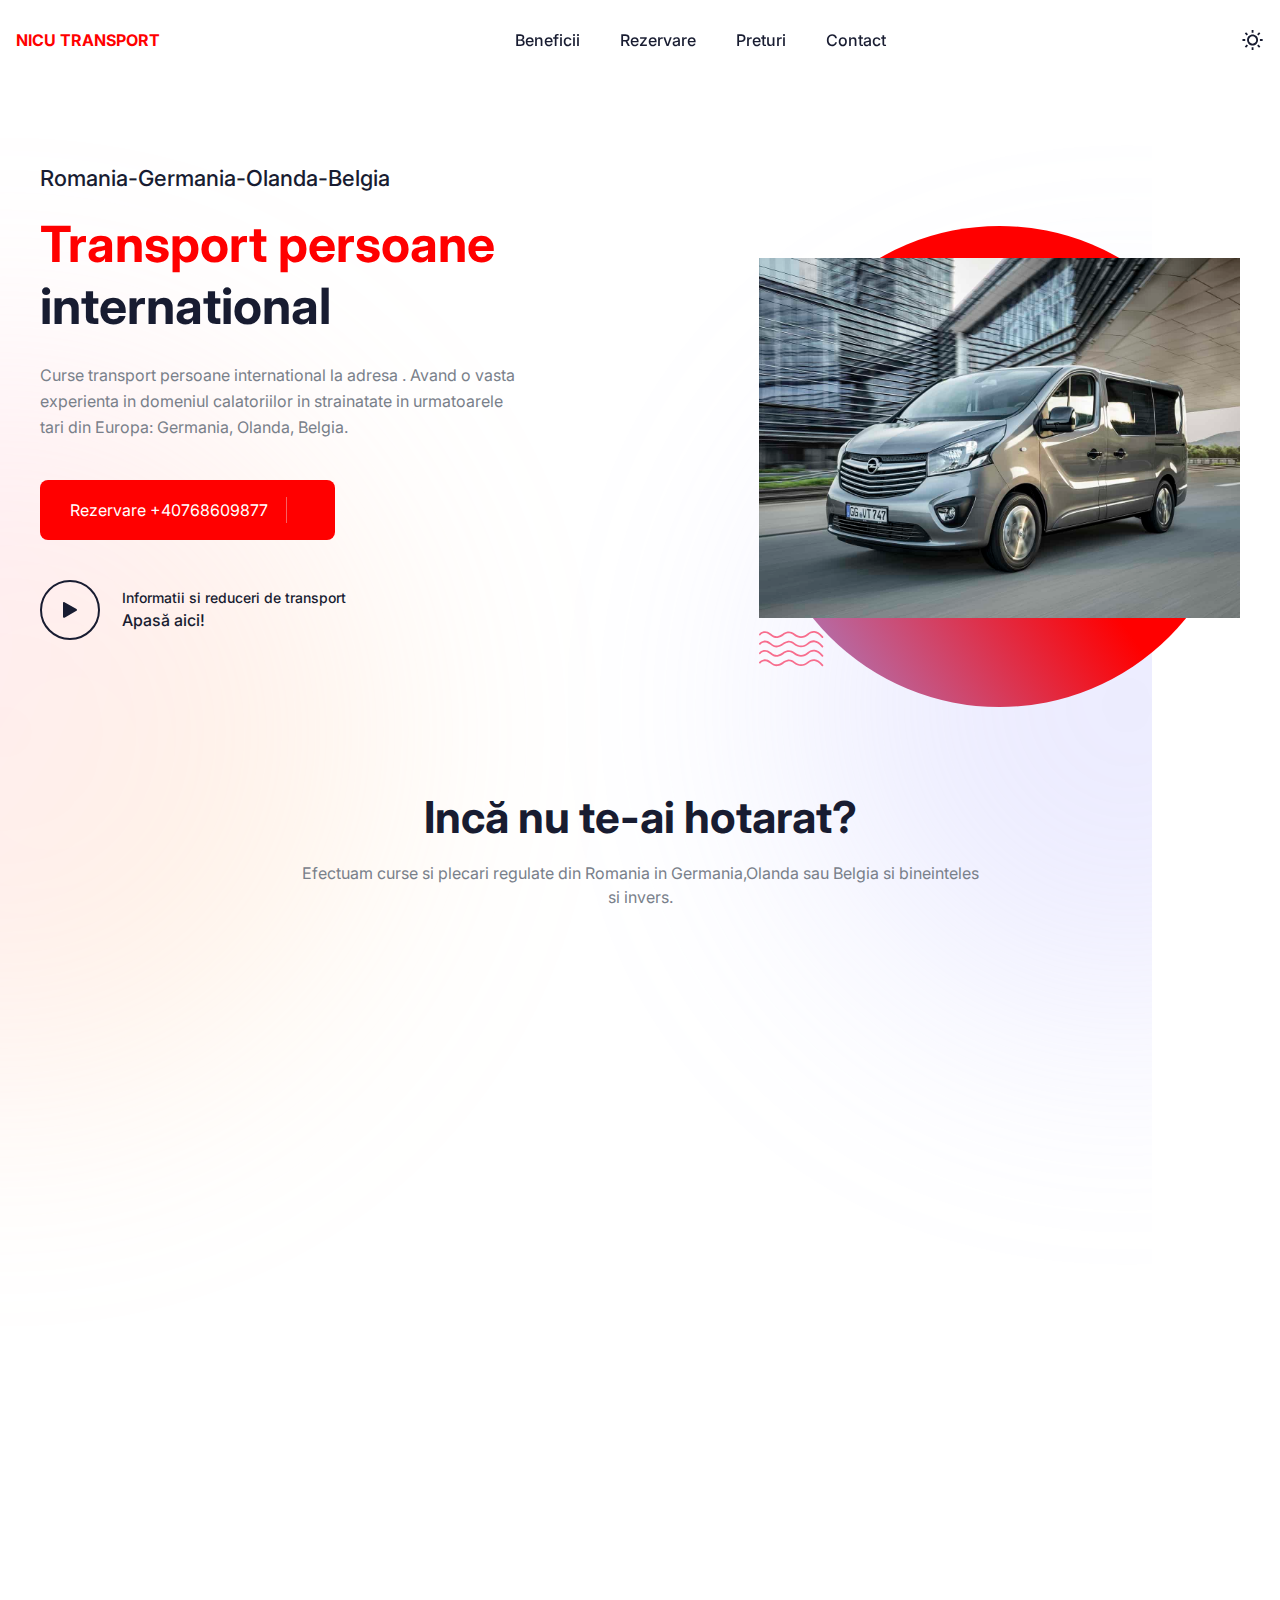
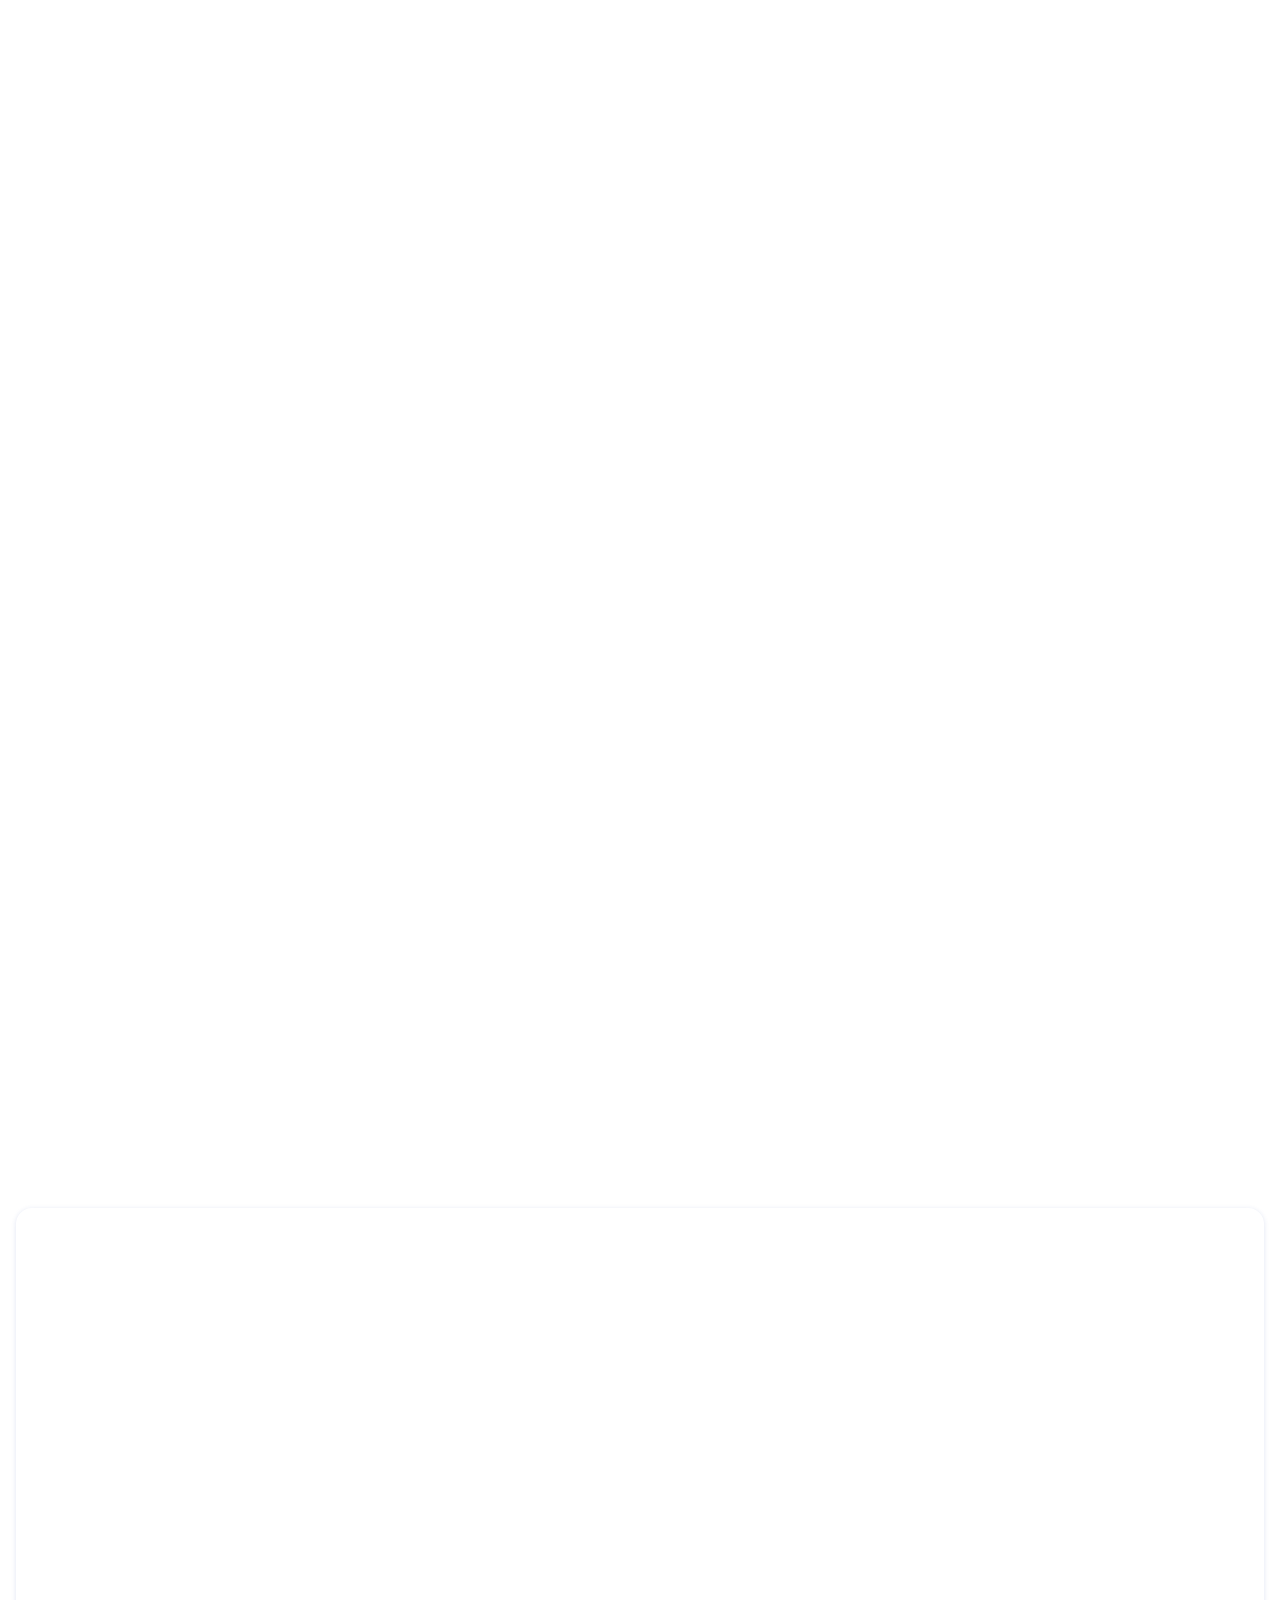
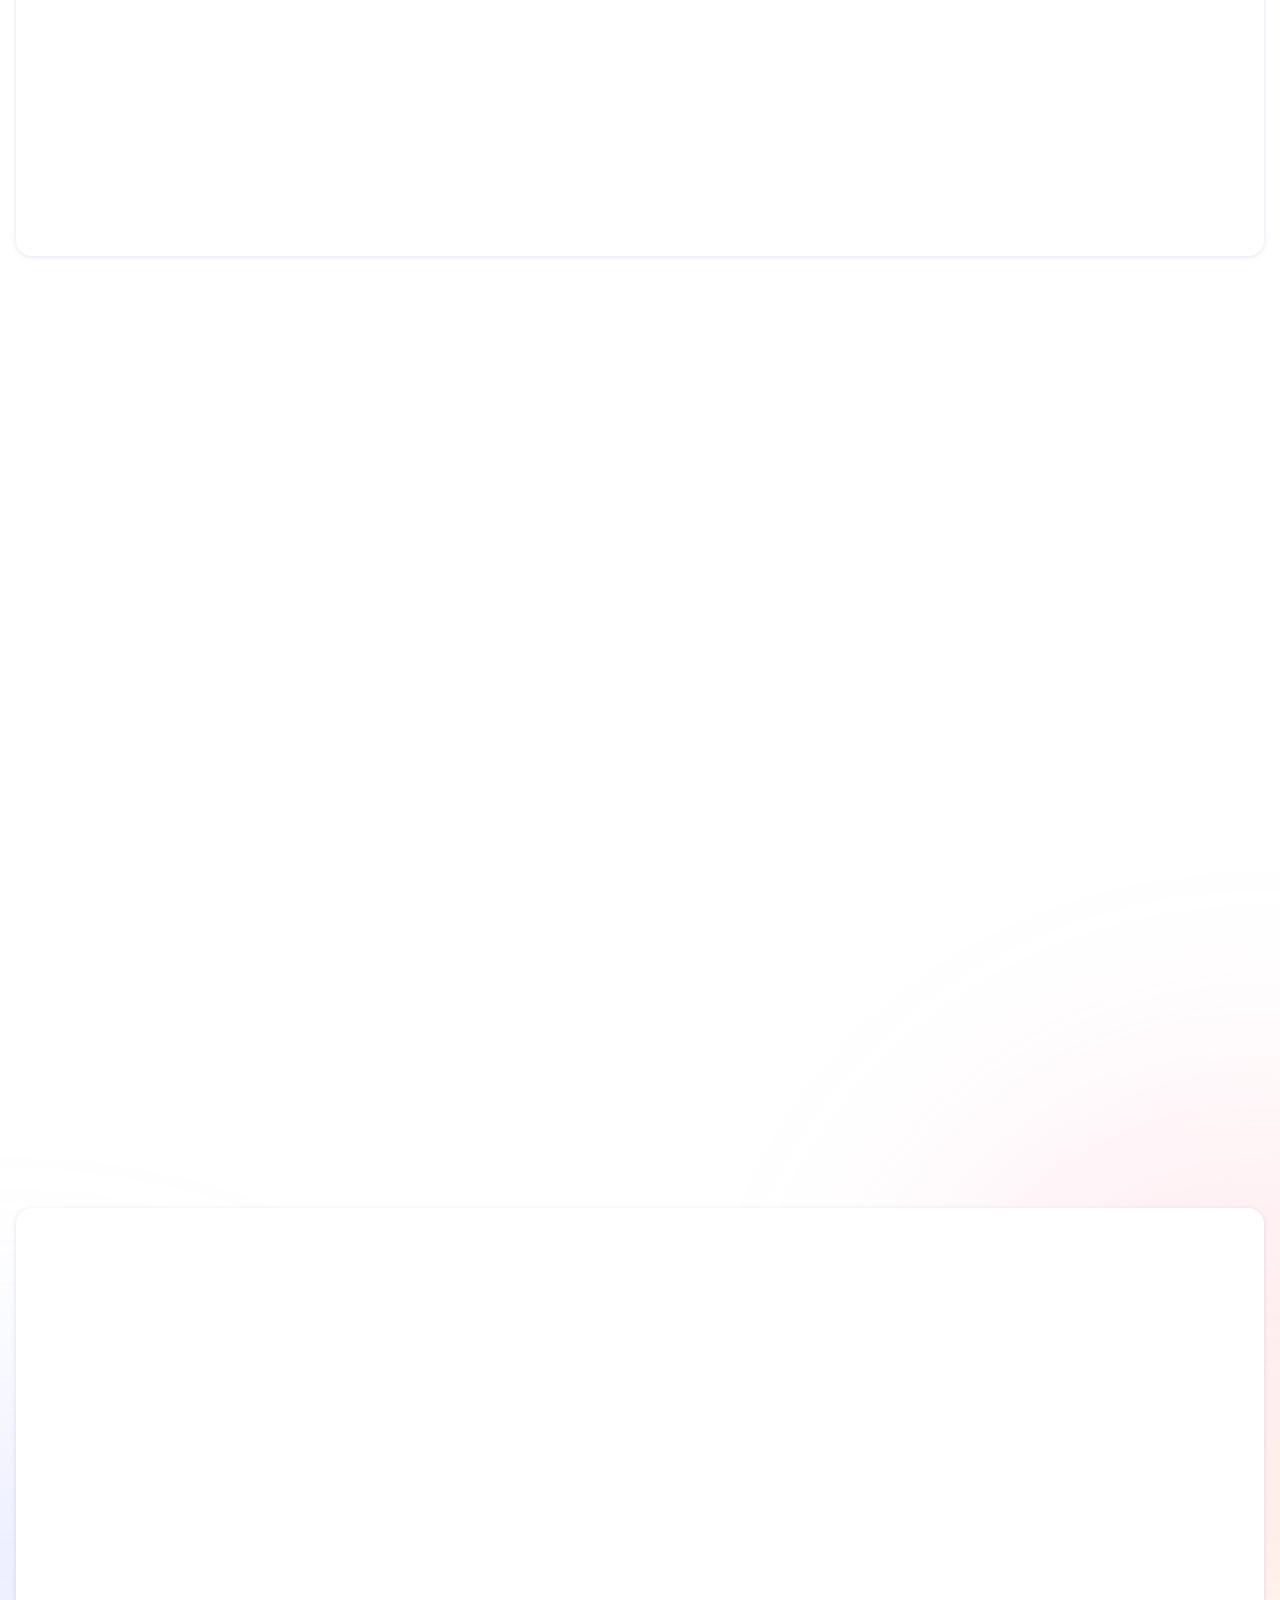
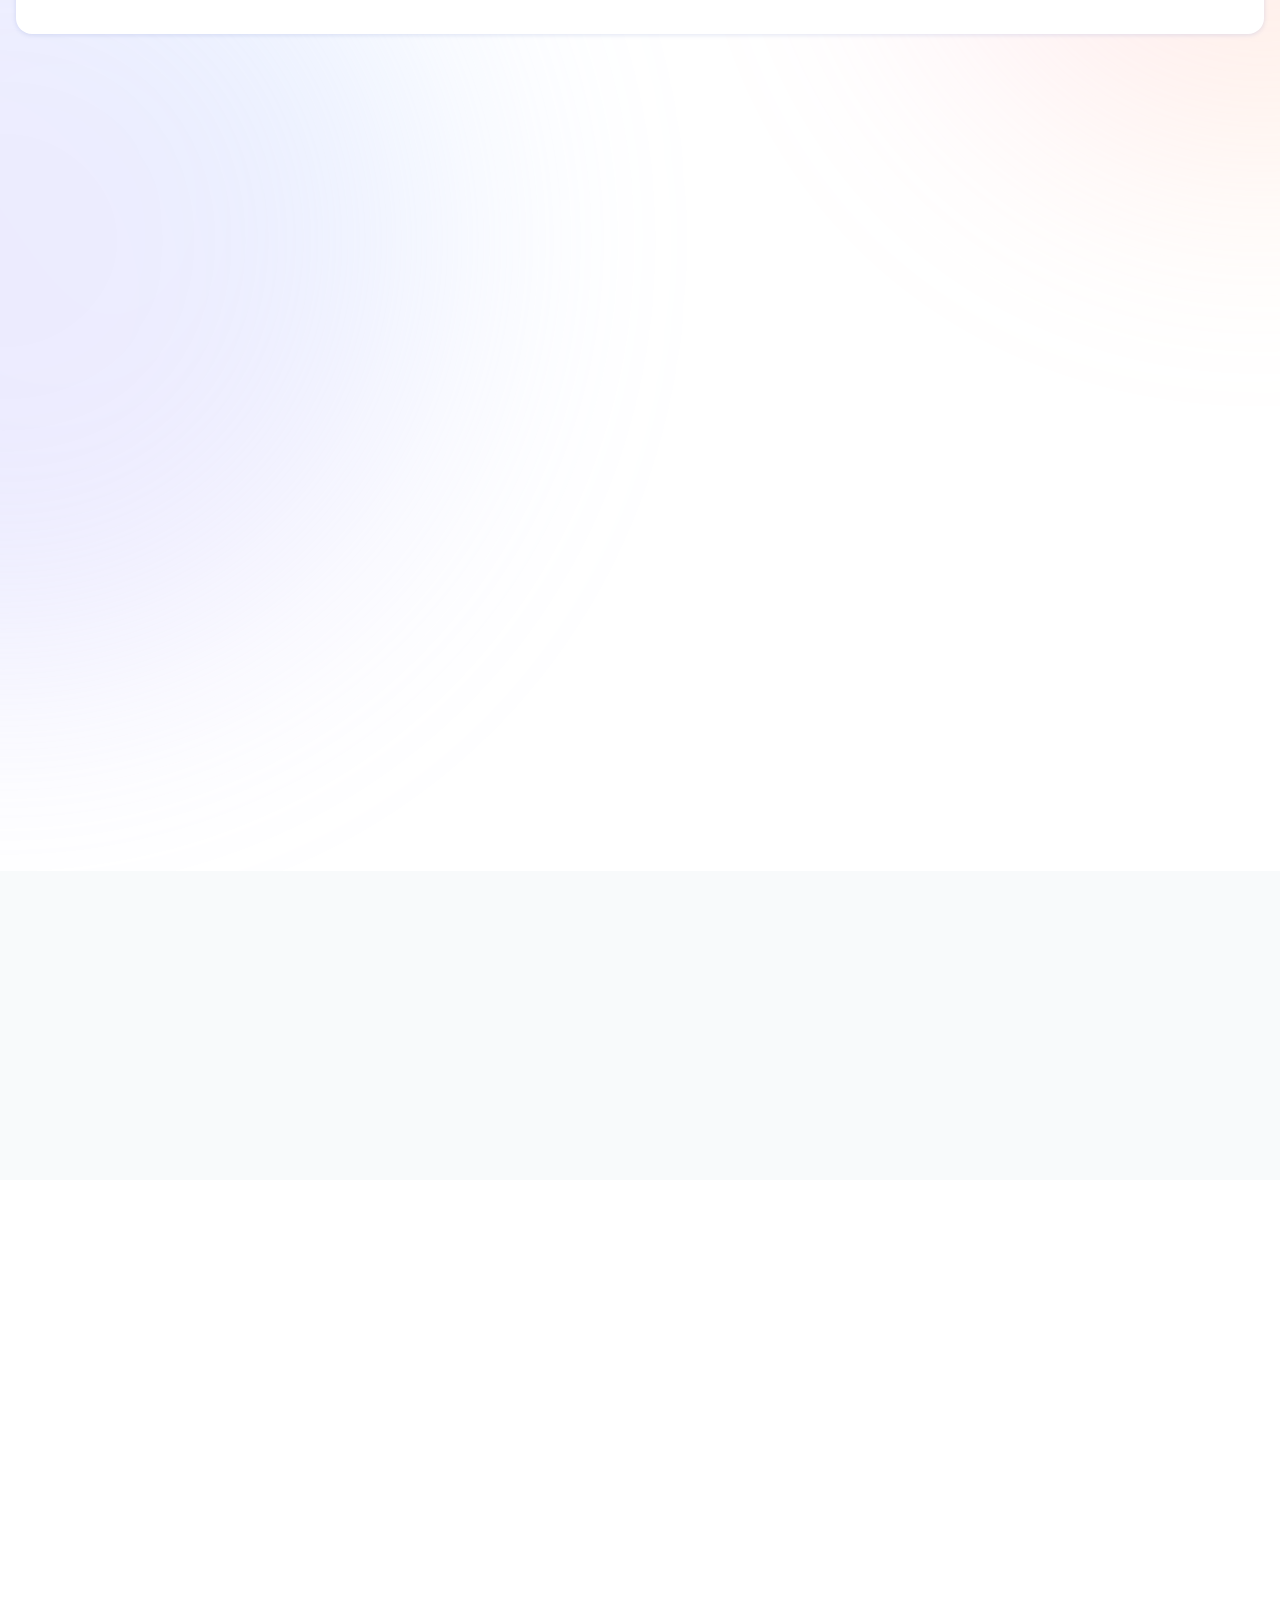
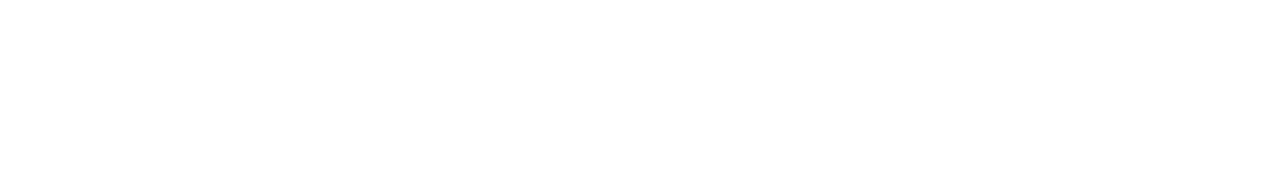
==== commit e52db1cc: "redesign website" ====
--- a/index.html
+++ b/index.html
@@ -1,647 +1,2459 @@
-<!doctype html>
-<html class="no-js" lang="ro">
-
-<head>
-    <!-- Google Tag Manager -->
-<script>(function(w,d,s,l,i){w[l]=w[l]||[];w[l].push({'gtm.start':
-new Date().getTime(),event:'gtm.js'});var f=d.getElementsByTagName(s)[0],
-j=d.createElement(s),dl=l!='dataLayer'?'&l='+l:'';j.async=true;j.src=
-'https://www.googletagmanager.com/gtm.js?id='+i+dl;f.parentNode.insertBefore(j,f);
-})(window,document,'script','dataLayer','GTM-KZPB33J');</script>
-<!-- End Google Tag Manager -->
+<!DOCTYPE html>
+<html lang="ro" class="np">
+  <head>
+    <meta charset="UTF-8" />
+    <meta http-equiv="X-UA-Compatible" content="IE=edge" />
+    <!-- SEO Meta Tags -->
+    <meta
+      name="description"
+      content="Nicu Transport - transport international Romania Germania,Olanda si Belgia direct la adresa dorita"
+    />
+    <meta name="application-name" content="nicutransport.com" />
+    <meta
+      name="keywords"
+      content="transport persoane romania germania,transport persoane germania romania, curse romania germania,transport de la adresa la adresa,plecari zilnice germania,plecari zilnice belgia,plecari zilnice olanda,transport romania olanda,tansport romania belgia,curse germania romania, curse olanda romania,plecari germania romania, microbuz germania romania"
+    />
+    <meta name="creator" content="nicutransport.com" />
+    <meta property="og:site_name" content="nicutransport.com" />
+
+    <!-- website name -->
+    <meta property="og:site" content="nicutransport.com" />
+    <!-- website link -->
+    <meta
+      property="og:title"
+      content="Nicu Transport - transport international Romania Germania,Olanda si Belgia direct la adresa dorita"
+    />
+    <!-- title shown in the actual shared post -->
+    <meta
+      property="og:description"
+      content="Nicu Transport - transport international Romania Germania,Olanda si Belgia direct la adresa dorita"
+    />
+    <meta
+      property="og:image"
+      content="https://nicutransport.com/images/microbuz-transport-persoane.jpg"
+    />
+    <!-- image link, make sure it's jpg -->
+    <meta property="og:url" content="https:/ionut-travel.com/" />
+    <!-- where do you want your post to link to -->
+
+    <!-- Website Title -->
+    <title>NICU TRANSPORT - transport international</title>
+    <meta name="viewport" content="width=device-width, initial-scale=1.0" />
+    <link rel="icon" href="favicon.ico" />
+    <link href="style.css" rel="stylesheet" />
+  </head>
+  <body class="tf gk">
+    <!-- ======= Header Start ======= -->
+    <header class="navbar e g h da uc pf tf mj dk gk">
+      <div class="a f dd">
+        <div class="bc le oe">
+          <div class="zb kg bo">
+            <a href="index.html" class="zb ed el">
+              <p style="color:red;font-weight: bold;">NICU TRANSPORT</p>
+            </a>
+          </div>
+          <button
+            class="navbarOpen e i j/2 da bc fc vc be/2 ie le ne pe ui cn"
+            aria-label="navbarOpen"
+            name="navbarOpen"
+          >
+            <span class="zb gc wc uf hk"></span>
+            <span class="zb gc wc uf hk"></span>
+            <span class="zb gc wc uf hk"></span>
+          </button>
+
+          <div class="menu-wrapper f dc oe bn">
+            <button
+              class="navbarClose d k l ea bc fc vc ie le ne ui cn"
+              name="navbarClose"
+              aria-label="navbarClose"
+            >
+              <span class="zb gc wc ce uf hk"></span>
+              <span class="ta zb gc wc de uf hk"></span>
+            </button>
+
+            <nav
+              class="d g h fa bc hc uc le ne tf zf ji lj gk nk nm dn en _n qo vo"
+            >
+              <ul class="le qe bn xn yn dp">
+                <li class="menu-item">
+                  <a
+                    href="#features"
+                    class="menu-scroll cc le ki vi _i sj ok vk co"
+                  >
+                    Beneficii
+                  </a>
+                </li>
+                <li class="menu-item">
+                  <a
+                    href="#about"
+                    class="menu-scroll cc le ki vi _i sj ok vk co"
+                  >
+                   Rezervare
+                  </a>
+                </li>
+                <li class="menu-item">
+                  <a
+                    href="blog-details.html"
+                    class="menu-scroll cc le ki vi _i sj ok vk co"
+                  >
+                    Preturi
+                  </a>
+                </li>
+                <li class="menu-item">
+                  <a
+                    href="#support"
+                    class="menu-scroll cc le ki vi _i sj ok vk co"
+                  >
+                    Contact
+                  </a>
+                </li>
+              
+              </ul>
+            </nav>
+          </div>
+
+          <div class="ua bc le me um">
+            <label
+              for="themeSwitcher"
+              class="cc ee le"
+              aria-label="themeSwitcher"
+              name="themeSwitcher"
+            >
+              <input
+                type="checkbox"
+                name="themeSwitcher"
+                id="themeSwitcher"
+                class="c"
+              />
+              <span class="dc bk">
+                <svg
+                  width="21"
+                  height="21"
+                  viewBox="0 0 21 21"
+                  fill="none"
+                  xmlns="http://www.w3.org/2000/svg"
+                >
+                  <g clip-path="url(#clip0_420_119)">
+                    <path
+                      d="M8.40276 5.88205C8.40259 7.05058 8.75048 8.19267 9.40204 9.16268C10.0536 10.1327 10.9793 10.8866 12.0611 11.3284C13.143 11.7701 14.3318 11.8796 15.4761 11.6429C16.6204 11.4062 17.6683 10.8341 18.4861 9.99941V10.0834C18.4861 14.7243 14.7242 18.4862 10.0833 18.4862C5.44247 18.4862 1.68054 14.7243 1.68054 10.0834C1.68054 5.44259 5.44247 1.68066 10.0833 1.68066H10.1673C9.60775 2.22779 9.16333 2.88139 8.86028 3.60295C8.55722 4.32451 8.40166 5.09943 8.40276 5.88205V5.88205ZM3.3611 10.0834C3.36049 11.5833 3.86151 13.0403 4.78444 14.2226C5.70737 15.4049 6.99919 16.2446 8.45437 16.608C9.90954 16.9715 11.4445 16.8379 12.8149 16.2284C14.1854 15.6189 15.3127 14.5686 16.0174 13.2446C14.7632 13.54 13.4543 13.5102 12.215 13.1578C10.9756 12.8054 9.84679 12.1422 8.93568 11.2311C8.02457 10.32 7.36136 9.19119 7.00898 7.95181C6.6566 6.71243 6.62672 5.40357 6.92219 4.1494C5.84629 4.72259 4.94652 5.57759 4.31923 6.62288C3.69194 7.66817 3.36074 8.86438 3.3611 10.0834V10.0834Z"
+                      fill="white"
+                    />
+                  </g>
+                  <defs>
+                    <clipPath id="clip0_420_119">
+                      <rect width="20.1667" height="20.1667" fill="white" />
+                    </clipPath>
+                  </defs>
+                </svg>
+              </span>
+              <span class="zb ck">
+                <svg
+                  width="23"
+                  height="22"
+                  viewBox="0 0 23 22"
+                  fill="none"
+                  xmlns="http://www.w3.org/2000/svg"
+                >
+                  <g clip-path="url(#clip0_1_11114)">
+                    <path
+                      d="M11.5658 16.4998C10.1071 16.4998 8.70815 15.9204 7.6767 14.8889C6.64525 13.8575 6.06579 12.4585 6.06579 10.9998C6.06579 9.54115 6.64525 8.1422 7.6767 7.11075C8.70815 6.0793 10.1071 5.49984 11.5658 5.49984C13.0245 5.49984 14.4234 6.0793 15.4549 7.11075C16.4863 8.1422 17.0658 9.54115 17.0658 10.9998C17.0658 12.4585 16.4863 13.8575 15.4549 14.8889C14.4234 15.9204 13.0245 16.4998 11.5658 16.4998ZM11.5658 14.6665C12.5382 14.6665 13.4709 14.2802 14.1585 13.5926C14.8461 12.9049 15.2325 11.9723 15.2325 10.9998C15.2325 10.0274 14.8461 9.09475 14.1585 8.40711C13.4709 7.71948 12.5382 7.33317 11.5658 7.33317C10.5933 7.33317 9.6607 7.71948 8.97306 8.40711C8.28543 9.09475 7.89912 10.0274 7.89912 10.9998C7.89912 11.9723 8.28543 12.9049 8.97306 13.5926C9.6607 14.2802 10.5933 14.6665 11.5658 14.6665ZM10.6491 0.916504H12.4825V3.6665H10.6491V0.916504ZM10.6491 18.3332H12.4825V21.0832H10.6491V18.3332ZM3.78787 4.51809L5.08404 3.22192L7.02829 5.16617L5.73212 6.46234L3.78787 4.519V4.51809ZM16.1033 16.8335L17.3995 15.5373L19.3437 17.4816L18.0475 18.7778L16.1033 16.8335ZM18.0475 3.221L19.3437 4.51809L17.3995 6.46234L16.1033 5.16617L18.0475 3.22192V3.221ZM5.73212 15.5373L7.02829 16.8335L5.08404 18.7778L3.78787 17.4816L5.73212 15.5373ZM21.6491 10.0832V11.9165H18.8991V10.0832H21.6491ZM4.23245 10.0832V11.9165H1.48245V10.0832H4.23245Z"
+                      fill="#181C31"
+                    />
+                  </g>
+                  <defs>
+                    <clipPath id="clip0_1_11114">
+                      <rect
+                        width="22"
+                        height="22"
+                        fill="white"
+                        transform="translate(0.565796)"
+                      />
+                    </clipPath>
+                  </defs>
+                </svg>
+              </span>
+            </label>
+          
+          </div>
+        </div>
+      </div>
+    </header>
+    <!-- ======= Header End ======= -->
+
+    <!-- ======= Main Start ======= -->
+    <main>
+      <!-- ======= Hero Start ======= -->
+      <section id="home" class="sh">
+        <div class="a on fo">
+          <div class="ma bc je le">
+            <div class="uc qg ln/12">
+              <div class="wow fadeInUp lb wm pn" data-wow-delay=".2s">
+                <span class="cb zb pi vi xi _i ok rl jp">
+                  Romania-Germania-Olanda-Belgia
+                </span>
+                <h1 class="hb qi ui xi _i ok sl hm no kp">
+                  <span style="color: rED"> Transport persoane</span>
+                  international
+                </h1>
+                <p class="bb nd ki yi bj">
+                  Curse transport persoane international la adresa . Avand o vasta experienta in domeniul
+                  calatoriilor in strainatate in urmatoarele tari din Europa:
+                  Germania, Olanda, Belgia.
+                </p>
+                <div class="bc je le">
+                  <a
+                    href="tel:+40768609877"
+                    style="background-color: red"
+                    class="mb hb cc lc le cf uf wg ng aj qj hk pk uk"
+                  >
+                    <span class="nb nf pf sf th yi ek">
+                      Rezervare +40768609877
+                    </span>
+                  </a>
+
+                  <a href="tel:+40768609877" class="hb cc le kg _i sj ok vk">
+                    <span class="ob bc lc zc le ne af if rf">
+                      <svg
+                        width="14"
+                        height="16"
+                        viewBox="0 0 14 16"
+                        fill="none"
+                        xmlns="http://www.w3.org/2000/svg"
+                      >
+                        <path
+                          d="M13.5 7.06367C14.1667 7.44857 14.1667 8.41082 13.5 8.79572L1.5 15.7239C0.833334 16.1088 -3.3649e-08 15.6277 0 14.8579L6.05683e-07 1.00149C6.39332e-07 0.231693 0.833334 -0.249434 1.5 0.135466L13.5 7.06367Z"
+                          fill="currentColor"
+                        />
+                      </svg>
+                    </span>
+                    <span class="ki vi">
+                      <span class="zb oi">
+                        Informatii si reduceri de transport
+                      </span>
+                      Apasă aici!
+                    </span>
+                  </a>
+                </div>
+              </div>
+            </div>
+
+            <div class="uc qg mn/12">
+              <div
+                class="wow fadeInUp f ga la uc od uh um"
+                data-wow-delay=".3s"
+              >
+                <img
+                  src="images/microbuz-transport-persoane.jpg"
+                  alt="plecari romanai germania si germania romania"
+                  class="la gd"
+                />
+                <div class="qp e g h q ha ec uc af ag">
+              
+                  <div class="e s h">
+                    <svg
+                      width="65"
+                      height="36"
+                      viewBox="0 0 65 36"
+                      fill="none"
+                      xmlns="http://www.w3.org/2000/svg"
+                    >
+                      <path
+                        fill-rule="evenodd"
+                        clip-rule="evenodd"
+                        d="M55.4149 1.83203C53.339 1.57898 51.3475 2.4214 49.2904 4.18456C45.9052 7.08611 40.0313 8.52953 34.7368 4.19769C32.4686 2.34195 30.4917 2.04856 28.8583 2.32079C27.1672 2.60264 25.7448 3.50424 24.6267 4.24961C22.8559 5.43014 20.9059 6.67067 18.66 6.9618C16.3417 7.2623 13.8664 6.54246 11.0465 4.19256C8.68539 2.22501 6.66504 1.84655 5.11312 2.08531C3.52522 2.32961 2.288 3.24185 1.57603 4.08328C1.25719 4.46008 0.69326 4.50708 0.316454 4.18824C-0.0603521 3.86941 -0.107346 3.30548 0.21149 2.92867C1.13803 1.83367 2.73868 0.642115 4.84131 0.318626C6.97991 -0.0103986 9.50274 0.579362 12.1908 2.81939C14.7333 4.93815 16.7266 5.40998 18.4302 5.18915C20.2062 4.95894 21.831 3.96513 23.6352 2.76234L24.131 3.50597L23.6352 2.76234C24.7515 2.01814 26.4572 0.908837 28.5644 0.557635C30.7295 0.196804 33.2212 0.648204 35.8687 2.81426C40.3566 6.48615 45.2562 5.28815 48.1272 2.82739C50.3886 0.889088 52.8657 -0.279434 55.6312 0.057691C58.3691 0.391448 61.1615 2.17558 64.1309 5.60179C64.4541 5.9748 64.4138 6.53924 64.0408 6.86252C63.6678 7.18579 63.1034 7.14547 62.7801 6.77246C59.9402 3.49563 57.5184 2.08846 55.4149 1.83203Z"
+                        fill="#F76D8D"
+                      />
+                      <path
+                        fill-rule="evenodd"
+                        clip-rule="evenodd"
+                        d="M55.4149 11.2026C53.339 10.9496 51.3475 11.792 49.2904 13.5552C45.9052 16.4567 40.0312 17.9001 34.7367 13.5683C32.4686 11.7126 30.4916 11.4192 28.8583 11.6914C27.1671 11.9732 25.7447 12.8748 24.6267 13.6202C22.8559 14.8007 20.9058 16.0413 18.66 16.3324C16.3417 16.6329 13.8663 15.9131 11.0464 13.5632C8.68536 11.5956 6.66501 11.2172 5.11309 11.4559C3.52519 11.7002 2.28797 12.6125 1.576 13.4539C1.25716 13.8307 0.69323 13.8777 0.316424 13.5588C-0.0603826 13.24 -0.107377 12.6761 0.211459 12.2993C1.138 11.2043 2.73865 10.0127 4.84128 9.68923C6.97988 9.36021 9.50271 9.94997 12.1907 12.19C14.7333 14.3088 16.7266 14.7806 18.4302 14.5598C20.2061 14.3295 21.831 13.3357 23.6352 12.1329L24.1309 12.8766L23.6352 12.1329C24.7515 11.3887 26.4572 10.2794 28.5644 9.92824C30.7294 9.56741 33.2212 10.0188 35.8686 12.1849C40.3565 15.8568 45.2562 14.6588 48.1271 12.198C50.3885 10.2597 52.8657 9.09117 55.6312 9.4283C58.3691 9.76205 61.1614 11.5462 64.1308 14.9724C64.4541 15.3454 64.4138 15.9098 64.0408 16.2331C63.6678 16.5564 63.1033 16.5161 62.7801 16.1431C59.9401 12.8662 57.5184 11.4591 55.4149 11.2026Z"
+                        fill="#F76D8D"
+                      />
+                      <path
+                        fill-rule="evenodd"
+                        clip-rule="evenodd"
+                        d="M55.4149 20.5825C53.339 20.3295 51.3475 21.1719 49.2904 22.935C45.9052 25.8366 40.0312 27.28 34.7367 22.9482C32.4686 21.0924 30.4916 20.7991 28.8583 21.0713C27.1671 21.3531 25.7447 22.2547 24.6267 23.0001C22.8559 24.1806 20.9058 25.4212 18.66 25.7123C16.3417 26.0128 13.8663 25.293 11.0464 22.9431C8.68536 20.9755 6.66501 20.597 5.11309 20.8358C3.52519 21.0801 2.28797 21.9923 1.576 22.8338C1.25716 23.2106 0.69323 23.2576 0.316424 22.9387C-0.0603826 22.6199 -0.107377 22.056 0.211459 21.6792C1.138 20.5842 2.73865 19.3926 4.84128 19.0691C6.97988 18.7401 9.50271 19.3299 12.1907 21.5699C14.7333 23.6886 16.7266 24.1605 18.4302 23.9396C20.2061 23.7094 21.831 22.7156 23.6352 21.5128L24.1309 22.2565L23.6352 21.5128C24.7515 20.7686 26.4572 19.6593 28.5644 19.3081C30.7294 18.9473 33.2212 19.3987 35.8686 21.5647C40.3565 25.2366 45.2562 24.0386 48.1271 21.5779C50.3885 19.6396 52.8657 18.4711 55.6312 18.8082C58.3691 19.1419 61.1614 20.9261 64.1308 24.3523C64.4541 24.7253 64.4138 25.2897 64.0408 25.613C63.6678 25.9363 63.1033 25.896 62.7801 25.523C59.9401 22.2461 57.5184 20.8389 55.4149 20.5825Z"
+                        fill="#F76D8D"
+                      />
+                      <path
+                        fill-rule="evenodd"
+                        clip-rule="evenodd"
+                        d="M55.4149 29.9619C53.339 29.7089 51.3475 30.5513 49.2904 32.3144C45.9052 35.216 40.0312 36.6594 34.7367 32.3276C32.4686 30.4718 30.4916 30.1784 28.8583 30.4507C27.1671 30.7325 25.7447 31.6341 24.6267 32.3795C22.8559 33.56 20.9058 34.8006 18.66 35.0917C16.3417 35.3922 13.8663 34.6723 11.0464 32.3224C8.68536 30.3549 6.66501 29.9764 5.11309 30.2152C3.52519 30.4595 2.28797 31.3717 1.576 32.2132C1.25716 32.59 0.69323 32.637 0.316424 32.3181C-0.0603826 31.9993 -0.107377 31.4354 0.211459 31.0586C1.138 29.9635 2.73865 28.772 4.84128 28.4485C6.97988 28.1195 9.50271 28.7092 12.1907 30.9493C14.7333 33.068 16.7266 33.5399 18.4302 33.319C20.2061 33.0888 21.831 32.095 23.6352 30.8922L24.1309 31.6359L23.6352 30.8922C24.7515 30.148 26.4572 29.0387 28.5644 28.6875C30.7294 28.3267 33.2212 28.7781 35.8686 30.9441C40.3565 34.616 45.2562 33.418 48.1271 30.9573C50.3885 29.019 52.8657 27.8504 55.6312 28.1876C58.3691 28.5213 61.1614 30.3055 64.1308 33.7317C64.4541 34.1047 64.4138 34.6691 64.0408 34.9924C63.6678 35.3157 63.1033 35.2754 62.7801 34.9023C59.9401 31.6255 57.5184 30.2183 55.4149 29.9619Z"
+                        fill="#F76D8D"
+                      />
+                    </svg>
+                  </div>
+                </div>
+              </div>
+            </div>
+          </div>
+        </div>
+      </section>
+      <!-- ======= Hero End ======= -->
+
+      <!-- ======= Pricing Start ======= -->
+      <section id="pricing" class="f ga vh">
+        <div class="a">
+          <div class="wow fadeInUp la bb pd ji" data-wow-delay=".2s">
+            <h2 class="_a qi ui _i ok tl im lm">Incă nu te-ai hotarat?</h2>
+            <p class="ki bj">
+              Efectuam curse si plecari regulate din Romania in Germania,Olanda
+              sau Belgia si bineinteles si invers.
+            </p>
+          </div>
+        </div>
+
+        <div class="a sd ze">
+          <div class="qa bc je ne">
+            <div class="uc mg am/2 kn/3">
+              <div
+                class="wow fadeInUp bb gf tf yg zg ij jk rk zm go gp"
+                data-wow-delay=".2s"
+              >
+                <h3 class="eb mi wi xi _i ok">Transport Germania</h3>
+                <p class="rb ki bj">de la adresa la adresa</p>
+
+                <p class="of pf _h _i dk ok">
+                  <img
+                    src="images/germania.png"
+                    alt="transport romania germania si germania romania"
+                    style="max-width: 100px; max-height: 70px"
+                    class="la gd"
+                  />
+                </p>
+
+                <div class="ve ai bi">
+                  <p class="bc ki _i qk">
+                    <span class="sb tb">
+                      <svg
+                        width="16"
+                        height="16"
+                        viewBox="0 0 16 16"
+                        fill="none"
+                        xmlns="http://www.w3.org/2000/svg"
+                      >
+                        <g clip-path="url(#clip0_44_7)">
+                          <path
+                            d="M6.66674 10.1147L12.7947 3.98599L13.7381 4.92866L6.66674 12L2.42407 7.75733L3.36674 6.81466L6.66674 10.1147Z"
+                            fill="#00BE6C"
+                          />
+                        </g>
+                        <defs>
+                          <clipPath id="clip0_44_7">
+                            <rect width="16" height="16" fill="white" />
+                          </clipPath>
+                        </defs>
+                      </svg>
+                    </span>
+                    Masa gratuita in Ungaria!
+                  </p>
+                  <p class="bc ki _i qk">
+                    <span class="sb tb">
+                      <svg
+                        width="16"
+                        height="16"
+                        viewBox="0 0 16 16"
+                        fill="none"
+                        xmlns="http://www.w3.org/2000/svg"
+                      >
+                        <g clip-path="url(#clip0_44_7)">
+                          <path
+                            d="M6.66674 10.1147L12.7947 3.98599L13.7381 4.92866L6.66674 12L2.42407 7.75733L3.36674 6.81466L6.66674 10.1147Z"
+                            fill="#00BE6C"
+                          />
+                        </g>
+                        <defs>
+                          <clipPath id="clip0_44_7">
+                            <rect width="16" height="16" fill="white" />
+                          </clipPath>
+                        </defs>
+                      </svg>
+                    </span>
+                    Bagaj 50kg inclus!
+                  </p>
+                  <p class="bc ki _i qk">
+                    <span class="sb tb">
+                      <svg
+                        width="16"
+                        height="16"
+                        viewBox="0 0 16 16"
+                        fill="none"
+                        xmlns="http://www.w3.org/2000/svg"
+                      >
+                        <g clip-path="url(#clip0_44_7)">
+                          <path
+                            d="M6.66674 10.1147L12.7947 3.98599L13.7381 4.92866L6.66674 12L2.42407 7.75733L3.36674 6.81466L6.66674 10.1147Z"
+                            fill="#00BE6C"
+                          />
+                        </g>
+                        <defs>
+                          <clipPath id="clip0_44_7">
+                            <rect width="16" height="16" fill="white" />
+                          </clipPath>
+                        </defs>
+                      </svg>
+                    </span>
+                    Vorbim frumos si te respectam
+                  </p>
+                </div>
+
+                <a
+                  href="tel:+40768609877"
+                  style="background-color: red"
+                  class="zb uc _e uf lg pg ji ki vi aj pj kk tk"
+                >
+                  Rezervare acum
+                </a>
+              </div>
+            </div>
+            <div class="uc mg am/2 kn/3">
+              <div
+                class="wow fadeInUp bb gf tf yg zg ij jk rk zm go gp"
+                data-wow-delay=".2s"
+              >
+                <h3 class="eb mi wi xi _i ok">Transport Olanda</h3>
+                <p class="rb ki bj">de la adresa la adresa</p>
+
+                <p class="of pf _h _i dk ok">
+                  <img
+                    src="images/olanda.png"
+                    alt="transport romania germania si germania romania"
+                    style="max-width: 100px; max-height: 70px"
+                    class="la gd"
+                  />
+                </p>
+
+                <div class="ve ai bi">
+                  <p class="bc ki _i qk">
+                    <span class="sb tb">
+                      <svg
+                        width="16"
+                        height="16"
+                        viewBox="0 0 16 16"
+                        fill="none"
+                        xmlns="http://www.w3.org/2000/svg"
+                      >
+                        <g clip-path="url(#clip0_44_7)">
+                          <path
+                            d="M6.66674 10.1147L12.7947 3.98599L13.7381 4.92866L6.66674 12L2.42407 7.75733L3.36674 6.81466L6.66674 10.1147Z"
+                            fill="#00BE6C"
+                          />
+                        </g>
+                        <defs>
+                          <clipPath id="clip0_44_7">
+                            <rect width="16" height="16" fill="white" />
+                          </clipPath>
+                        </defs>
+                      </svg>
+                    </span>
+                    Masa gratuita in Ungaria!
+                  </p>
+                  <p class="bc ki _i qk">
+                    <span class="sb tb">
+                      <svg
+                        width="16"
+                        height="16"
+                        viewBox="0 0 16 16"
+                        fill="none"
+                        xmlns="http://www.w3.org/2000/svg"
+                      >
+                        <g clip-path="url(#clip0_44_7)">
+                          <path
+                            d="M6.66674 10.1147L12.7947 3.98599L13.7381 4.92866L6.66674 12L2.42407 7.75733L3.36674 6.81466L6.66674 10.1147Z"
+                            fill="#00BE6C"
+                          />
+                        </g>
+                        <defs>
+                          <clipPath id="clip0_44_7">
+                            <rect width="16" height="16" fill="white" />
+                          </clipPath>
+                        </defs>
+                      </svg>
+                    </span>
+                    Bagaj 50kg inclus!
+                  </p>
+                  <p class="bc ki _i qk">
+                    <span class="sb tb">
+                      <svg
+                        width="16"
+                        height="16"
+                        viewBox="0 0 16 16"
+                        fill="none"
+                        xmlns="http://www.w3.org/2000/svg"
+                      >
+                        <g clip-path="url(#clip0_44_7)">
+                          <path
+                            d="M6.66674 10.1147L12.7947 3.98599L13.7381 4.92866L6.66674 12L2.42407 7.75733L3.36674 6.81466L6.66674 10.1147Z"
+                            fill="#00BE6C"
+                          />
+                        </g>
+                        <defs>
+                          <clipPath id="clip0_44_7">
+                            <rect width="16" height="16" fill="white" />
+                          </clipPath>
+                        </defs>
+                      </svg>
+                    </span>
+                    Vorbim frumos si te respectam
+                  </p>
+                </div>
+
+                <a
+                  href="tel:+40768609877"
+                  style="background-color: red"
+                  class="zb uc _e uf lg pg ji ki vi aj pj kk tk"
+                >
+                  Rezervare acum
+                </a>
+              </div>
+            </div>
+            <div class="uc mg am/2 kn/3">
+              <div
+                class="wow fadeInUp bb gf tf yg zg ij jk rk zm go gp"
+                data-wow-delay=".2s"
+              >
+                <h3 class="eb mi wi xi _i ok">Transport Belgia</h3>
+                <p class="rb ki bj">de la adresa la adresa</p>
+
+                <p class="of pf _h _i dk ok">
+                  <img
+                    src="images/belgia.png"
+                    alt="transport romania germania si germania romania"
+                    style="max-width: 100px; max-height: 70px"
+                    class="la gd"
+                  />
+                </p>
+
+                <div class="ve ai bi">
+                  <p class="bc ki _i qk">
+                    <span class="sb tb">
+                      <svg
+                        width="16"
+                        height="16"
+                        viewBox="0 0 16 16"
+                        fill="none"
+                        xmlns="http://www.w3.org/2000/svg"
+                      >
+                        <g clip-path="url(#clip0_44_7)">
+                          <path
+                            d="M6.66674 10.1147L12.7947 3.98599L13.7381 4.92866L6.66674 12L2.42407 7.75733L3.36674 6.81466L6.66674 10.1147Z"
+                            fill="#00BE6C"
+                          />
+                        </g>
+                        <defs>
+                          <clipPath id="clip0_44_7">
+                            <rect width="16" height="16" fill="white" />
+                          </clipPath>
+                        </defs>
+                      </svg>
+                    </span>
+                    Masa gratuita in Ungaria!
+                  </p>
+                  <p class="bc ki _i qk">
+                    <span class="sb tb">
+                      <svg
+                        width="16"
+                        height="16"
+                        viewBox="0 0 16 16"
+                        fill="none"
+                        xmlns="http://www.w3.org/2000/svg"
+                      >
+                        <g clip-path="url(#clip0_44_7)">
+                          <path
+                            d="M6.66674 10.1147L12.7947 3.98599L13.7381 4.92866L6.66674 12L2.42407 7.75733L3.36674 6.81466L6.66674 10.1147Z"
+                            fill="#00BE6C"
+                          />
+                        </g>
+                        <defs>
+                          <clipPath id="clip0_44_7">
+                            <rect width="16" height="16" fill="white" />
+                          </clipPath>
+                        </defs>
+                      </svg>
+                    </span>
+                    Bagaj 50kg inclus!
+                  </p>
+                  <p class="bc ki _i qk">
+                    <span class="sb tb">
+                      <svg
+                        width="16"
+                        height="16"
+                        viewBox="0 0 16 16"
+                        fill="none"
+                        xmlns="http://www.w3.org/2000/svg"
+                      >
+                        <g clip-path="url(#clip0_44_7)">
+                          <path
+                            d="M6.66674 10.1147L12.7947 3.98599L13.7381 4.92866L6.66674 12L2.42407 7.75733L3.36674 6.81466L6.66674 10.1147Z"
+                            fill="#00BE6C"
+                          />
+                        </g>
+                        <defs>
+                          <clipPath id="clip0_44_7">
+                            <rect width="16" height="16" fill="white" />
+                          </clipPath>
+                        </defs>
+                      </svg>
+                    </span>
+                    Vorbim frumos si te respectam
+                  </p>
+                </div>
+
+                <a
+                  href="tel:+40768609877"
+                  style="background-color: red"
+                  class="zb uc _e uf lg pg ji ki vi aj pj kk tk"
+                >
+                  Rezervare acum
+                </a>
+              </div>
+            </div>
+          </div>
+        </div>
+      </section>
+      <!-- ======= Pricing End ======= -->
+       <!-- ======= Blog Start ======= -->
+       <section id="blog" class="vh ph">
+        <div class="a">
+          <div class="wow fadeInUp la pb pd ji xm" data-wow-delay=".2s">
+            <h2 class="_a qi ui _i ok tl im lm">Servicii oferite de noi</h2>
+            <p class="ki bj">
+              Oferim servicii de transport persoane, colete 
+            </p>
+          </div>
+        </div>
+
+        <div class="a ze nn">
+          <div class="ma bc je ne vl sm yo">
+            <div class="uc qg am/2 fm kn/3 eo ep">
+              <div class="wow fadeInUp bb" data-wow-delay=".2s">
+                <div class="f ze bf">
+                  <img
+                    src="images/microbuz.jfif"
+                    alt="blog post"
+                    class="uc fg gg"
+                  />
+                  <div class="e g h bc jc uc ke _f ug kg">
+                    <div class="oa bc je">
+                      <p class="jb bc le vg ki vi aj">
+                        <span class="gb">
+                          <svg
+                            width="18"
+                            height="18"
+                            viewBox="0 0 18 18"
+                            fill="none"
+                            xmlns="http://www.w3.org/2000/svg"
+                          >
+                            <g clip-path="url(#clip0_52_46)">
+                              <path
+                                d="M15 16.5H13.5V15C13.5 14.4033 13.2629 13.831 12.841 13.409C12.419 12.9871 11.8467 12.75 11.25 12.75H6.75C6.15326 12.75 5.58097 12.9871 5.15901 13.409C4.73705 13.831 4.5 14.4033 4.5 15V16.5H3V15C3 14.0054 3.39509 13.0516 4.09835 12.3484C4.80161 11.6451 5.75544 11.25 6.75 11.25H11.25C12.2446 11.25 13.1984 11.6451 13.9016 12.3484C14.6049 13.0516 15 14.0054 15 15V16.5ZM9 9.75C8.40905 9.75 7.82389 9.63361 7.27792 9.40746C6.73196 9.18131 6.23588 8.84984 5.81802 8.43198C5.40015 8.01412 5.06869 7.51804 4.84254 6.97208C4.6164 6.42611 4.5 5.84095 4.5 5.25C4.5 4.65905 4.6164 4.07389 4.84254 3.52793C5.06869 2.98196 5.40015 2.48588 5.81802 2.06802C6.23588 1.65016 6.73196 1.31869 7.27792 1.09254C7.82389 0.866396 8.40905 0.75 9 0.75C10.1935 0.75 11.3381 1.22411 12.182 2.06802C13.0259 2.91193 13.5 4.05653 13.5 5.25C13.5 6.44348 13.0259 7.58807 12.182 8.43198C11.3381 9.2759 10.1935 9.75 9 9.75ZM9 8.25C9.79565 8.25 10.5587 7.93393 11.1213 7.37132C11.6839 6.80871 12 6.04565 12 5.25C12 4.45435 11.6839 3.69129 11.1213 3.12868C10.5587 2.56607 9.79565 2.25 9 2.25C8.20435 2.25 7.44129 2.56607 6.87868 3.12868C6.31607 3.69129 6 4.45435 6 5.25C6 6.04565 6.31607 6.80871 6.87868 7.37132C7.44129 7.93393 8.20435 8.25 9 8.25Z"
+                                fill="white"
+                              />
+                            </g>
+                            <defs>
+                              <clipPath id="clip0_52_46">
+                                <rect width="18" height="18" fill="white" />
+                              </clipPath>
+                            </defs>
+                          </svg>
+                        </span>
+                       De la 130 euro
+                      </p>
+
+                      <p class="jb bc le vg ki vi aj">
+                        <span class="gb">
+                          <svg
+                            width="18"
+                            height="18"
+                            viewBox="0 0 18 18"
+                            fill="none"
+                            xmlns="http://www.w3.org/2000/svg"
+                          >
+                            <g clip-path="url(#clip0_52_51)">
+                              <path
+                                d="M12.75 2.25H15.75C15.9489 2.25 16.1397 2.32902 16.2803 2.46967C16.421 2.61032 16.5 2.80109 16.5 3V15C16.5 15.1989 16.421 15.3897 16.2803 15.5303C16.1397 15.671 15.9489 15.75 15.75 15.75H2.25C2.05109 15.75 1.86032 15.671 1.71967 15.5303C1.57902 15.3897 1.5 15.1989 1.5 15V3C1.5 2.80109 1.57902 2.61032 1.71967 2.46967C1.86032 2.32902 2.05109 2.25 2.25 2.25H5.25V0.75H6.75V2.25H11.25V0.75H12.75V2.25ZM11.25 3.75H6.75V5.25H5.25V3.75H3V6.75H15V3.75H12.75V5.25H11.25V3.75ZM15 8.25H3V14.25H15V8.25Z"
+                                fill="white"
+                              />
+                            </g>
+                            <defs>
+                              <clipPath id="clip0_52_51">
+                                <rect width="18" height="18" fill="white" />
+                              </clipPath>
+                            </defs>
+                          </svg>
+                        </span>
+                        Plecari saptamanle
+                      </p>
+                    </div>
+                  </div>
+                </div>
+
+                <div class="kb">
+                  <h3>
+                    <a
+                      href="blog-details.html"
+                      class="ib _b ni wi _i sj ok vk ql mo ip"
+                    >
+                      Transport persoane international
+                    </a>
+                  </h3>
+                  <p class="ki bj">
+               Romania,Germania, Olanda si Belgia tur retur
+                  </p>
+                  <a
+                  href="tel:+40768609877"
+                  style="background-color: red;max-width: fit-content;margin-top:15px"
+                  class="zb uc _e uf lg pg ji ki vi aj pj kk tk"
+                >
+                  Contact +40768609877
+                </a>
+                </div>
+              </div>
+            </div>
+
+            <div class="uc qg am/2 fm kn/3 eo ep">
+              <div class="wow fadeInUp bb" data-wow-delay=".3s">
+                <div class="f ze bf">
+                  <img
+                    src="images/microbuz-transport-persoane.jpg"
+                    alt="blog post"
+                    class="uc fg gg"
+                  />
+                  <div class="e g h bc jc uc ke _f ug kg">
+                    <div class="oa bc je">
+                      <p class="jb bc le vg ki vi aj">
+                        <span class="gb">
+                          <svg
+                            width="18"
+                            height="18"
+                            viewBox="0 0 18 18"
+                            fill="none"
+                            xmlns="http://www.w3.org/2000/svg"
+                          >
+                            <g clip-path="url(#clip0_52_46)">
+                              <path
+                                d="M15 16.5H13.5V15C13.5 14.4033 13.2629 13.831 12.841 13.409C12.419 12.9871 11.8467 12.75 11.25 12.75H6.75C6.15326 12.75 5.58097 12.9871 5.15901 13.409C4.73705 13.831 4.5 14.4033 4.5 15V16.5H3V15C3 14.0054 3.39509 13.0516 4.09835 12.3484C4.80161 11.6451 5.75544 11.25 6.75 11.25H11.25C12.2446 11.25 13.1984 11.6451 13.9016 12.3484C14.6049 13.0516 15 14.0054 15 15V16.5ZM9 9.75C8.40905 9.75 7.82389 9.63361 7.27792 9.40746C6.73196 9.18131 6.23588 8.84984 5.81802 8.43198C5.40015 8.01412 5.06869 7.51804 4.84254 6.97208C4.6164 6.42611 4.5 5.84095 4.5 5.25C4.5 4.65905 4.6164 4.07389 4.84254 3.52793C5.06869 2.98196 5.40015 2.48588 5.81802 2.06802C6.23588 1.65016 6.73196 1.31869 7.27792 1.09254C7.82389 0.866396 8.40905 0.75 9 0.75C10.1935 0.75 11.3381 1.22411 12.182 2.06802C13.0259 2.91193 13.5 4.05653 13.5 5.25C13.5 6.44348 13.0259 7.58807 12.182 8.43198C11.3381 9.2759 10.1935 9.75 9 9.75ZM9 8.25C9.79565 8.25 10.5587 7.93393 11.1213 7.37132C11.6839 6.80871 12 6.04565 12 5.25C12 4.45435 11.6839 3.69129 11.1213 3.12868C10.5587 2.56607 9.79565 2.25 9 2.25C8.20435 2.25 7.44129 2.56607 6.87868 3.12868C6.31607 3.69129 6 4.45435 6 5.25C6 6.04565 6.31607 6.80871 6.87868 7.37132C7.44129 7.93393 8.20435 8.25 9 8.25Z"
+                                fill="white"
+                              />
+                            </g>
+                            <defs>
+                              <clipPath id="clip0_52_46">
+                                <rect width="18" height="18" fill="white" />
+                              </clipPath>
+                            </defs>
+                          </svg>
+                        </span>
+                        De la 500 euro
+                      </p>
+
+                      <p class="jb bc le vg ki vi aj">
+                        <span class="gb">
+                          <svg
+                            width="18"
+                            height="18"
+                            viewBox="0 0 18 18"
+                            fill="none"
+                            xmlns="http://www.w3.org/2000/svg"
+                          >
+                            <g clip-path="url(#clip0_52_51)">
+                              <path
+                                d="M12.75 2.25H15.75C15.9489 2.25 16.1397 2.32902 16.2803 2.46967C16.421 2.61032 16.5 2.80109 16.5 3V15C16.5 15.1989 16.421 15.3897 16.2803 15.5303C16.1397 15.671 15.9489 15.75 15.75 15.75H2.25C2.05109 15.75 1.86032 15.671 1.71967 15.5303C1.57902 15.3897 1.5 15.1989 1.5 15V3C1.5 2.80109 1.57902 2.61032 1.71967 2.46967C1.86032 2.32902 2.05109 2.25 2.25 2.25H5.25V0.75H6.75V2.25H11.25V0.75H12.75V2.25ZM11.25 3.75H6.75V5.25H5.25V3.75H3V6.75H15V3.75H12.75V5.25H11.25V3.75ZM15 8.25H3V14.25H15V8.25Z"
+                                fill="white"
+                              />
+                            </g>
+                            <defs>
+                              <clipPath id="clip0_52_51">
+                                <rect width="18" height="18" fill="white" />
+                              </clipPath>
+                            </defs>
+                          </svg>
+                        </span>
+                        Rezervare prealabila
+                      </p>
+                    </div>
+                  </div>
+                </div>
+
+                <div class="kb">
+                  <h3>
+                    <a
+                      href="blog-details.html"
+                      class="ib _b ni wi _i sj ok vk ql mo ip"
+                    >
+                      Transport grupuri
+                    </a>
+                  </h3>
+                  <p class="ki bj">
+                    Transportam grupuri
+                  </p>
+                  <a
+                  href="tel:+40768609877"
+                  style="background-color: red;max-width: fit-content;margin-top:15px"
+                  class="zb uc _e uf lg pg ji ki vi aj pj kk tk"
+                >
+                  Contact +40768609877
+                </a>
+                </div>
+              </div>
+              
+            </div>
+
+            <div class="uc qg am/2 fm kn/3 eo ep">
+              <div class="wow fadeInUp bb" data-wow-delay=".4s">
+                <div class="f ze bf">
+                  <img
+                    src="images/pexels-cottonbro-studio-4553261.jpg"
+                    alt="blog post"
+                    class="uc fg gg"
+                  />
+                  <div class="e g h bc jc uc ke _f ug kg">
+                    <div class="oa bc je">
+                      <p class="jb bc le vg ki vi aj">
+                        <span class="gb">
+                          <svg
+                            width="18"
+                            height="18"
+                            viewBox="0 0 18 18"
+                            fill="none"
+                            xmlns="http://www.w3.org/2000/svg"
+                          >
+                            <g clip-path="url(#clip0_52_46)">
+                              <path
+                                d="M15 16.5H13.5V15C13.5 14.4033 13.2629 13.831 12.841 13.409C12.419 12.9871 11.8467 12.75 11.25 12.75H6.75C6.15326 12.75 5.58097 12.9871 5.15901 13.409C4.73705 13.831 4.5 14.4033 4.5 15V16.5H3V15C3 14.0054 3.39509 13.0516 4.09835 12.3484C4.80161 11.6451 5.75544 11.25 6.75 11.25H11.25C12.2446 11.25 13.1984 11.6451 13.9016 12.3484C14.6049 13.0516 15 14.0054 15 15V16.5ZM9 9.75C8.40905 9.75 7.82389 9.63361 7.27792 9.40746C6.73196 9.18131 6.23588 8.84984 5.81802 8.43198C5.40015 8.01412 5.06869 7.51804 4.84254 6.97208C4.6164 6.42611 4.5 5.84095 4.5 5.25C4.5 4.65905 4.6164 4.07389 4.84254 3.52793C5.06869 2.98196 5.40015 2.48588 5.81802 2.06802C6.23588 1.65016 6.73196 1.31869 7.27792 1.09254C7.82389 0.866396 8.40905 0.75 9 0.75C10.1935 0.75 11.3381 1.22411 12.182 2.06802C13.0259 2.91193 13.5 4.05653 13.5 5.25C13.5 6.44348 13.0259 7.58807 12.182 8.43198C11.3381 9.2759 10.1935 9.75 9 9.75ZM9 8.25C9.79565 8.25 10.5587 7.93393 11.1213 7.37132C11.6839 6.80871 12 6.04565 12 5.25C12 4.45435 11.6839 3.69129 11.1213 3.12868C10.5587 2.56607 9.79565 2.25 9 2.25C8.20435 2.25 7.44129 2.56607 6.87868 3.12868C6.31607 3.69129 6 4.45435 6 5.25C6 6.04565 6.31607 6.80871 6.87868 7.37132C7.44129 7.93393 8.20435 8.25 9 8.25Z"
+                                fill="white"
+                              />
+                            </g>
+                            <defs>
+                              <clipPath id="clip0_52_46">
+                                <rect width="18" height="18" fill="white" />
+                              </clipPath>
+                            </defs>
+                          </svg>
+                        </span>
+                       minim 50 euro
+                      </p>
+
+                      <p class="jb bc le vg ki vi aj">
+                        <span class="gb">
+                          <svg
+                            width="18"
+                            height="18"
+                            viewBox="0 0 18 18"
+                            fill="none"
+                            xmlns="http://www.w3.org/2000/svg"
+                          >
+                            <g clip-path="url(#clip0_52_51)">
+                              <path
+                                d="M12.75 2.25H15.75C15.9489 2.25 16.1397 2.32902 16.2803 2.46967C16.421 2.61032 16.5 2.80109 16.5 3V15C16.5 15.1989 16.421 15.3897 16.2803 15.5303C16.1397 15.671 15.9489 15.75 15.75 15.75H2.25C2.05109 15.75 1.86032 15.671 1.71967 15.5303C1.57902 15.3897 1.5 15.1989 1.5 15V3C1.5 2.80109 1.57902 2.61032 1.71967 2.46967C1.86032 2.32902 2.05109 2.25 2.25 2.25H5.25V0.75H6.75V2.25H11.25V0.75H12.75V2.25ZM11.25 3.75H6.75V5.25H5.25V3.75H3V6.75H15V3.75H12.75V5.25H11.25V3.75ZM15 8.25H3V14.25H15V8.25Z"
+                                fill="white"
+                              />
+                            </g>
+                            <defs>
+                              <clipPath id="clip0_52_51">
+                                <rect width="18" height="18" fill="white" />
+                              </clipPath>
+                            </defs>
+                          </svg>
+                        </span>
+                        Plecari saptamanale
+                      </p>
+                    </div>
+                  </div>
+                </div>
+
+                <div class="kb">
+                  <h3>
+                    <a
+                      href="blog-details.html"
+                      class="ib _b ni wi _i sj ok vk ql mo ip"
+                    >
+                      Transport colete
+                    </a>
+                  </h3>
+                  <p class="ki bj">
+                   Transport colete in regim door to door
+                  </p>
+                  <a
+                  href="tel:+40768609877"
+                  style="background-color: red;max-width: fit-content;margin-top:15px"
+                  class="zb uc _e uf lg pg ji ki vi aj pj kk tk"
+                >
+                  Contact +40768609877
+                </a>
+                </div>
+              </div>
+            </div>
+          </div>
+        </div>
+      </section>
+      <!-- ======= Blog End ======= -->
+    
+      <!-- ======= Features Start ======= -->
+      <section id="features" class="f ga vh">
+        <div class="a">
+          <div class="wow fadeInUp la pb pd ji xm" data-wow-delay=".2s">
+            <h2 class="_a qi ui _i ok tl im lm">
+              Beneficiile pe care le oferim
+            </h2>
+            <p class="ki bj">
+             Punem accent pe calitatea serviciilor de transport international si pe plecari sigure de la adresa la adresa
+            </p>
+          </div>
+        </div>
+
+        <div class="a hd">
+          <div class="df tf xg wh xh ij jk rk gm ko io fp">
+            <div class="ma bc je">
+              
+              
+
+              <div class="uc qg am/2 kn/3">
+                <div class="wow fadeInUp yj la qb qd ji" data-wow-delay=".3s">
+                  <div class="la va bc mc _c le ne ef xf dj mj zj ak kk ok xk">
+                    <svg
+                      width="44"
+                      height="44"
+                      viewBox="0 0 44 44"
+                      fill="none"
+                      xmlns="http://www.w3.org/2000/svg"
+                    >
+                      <g clip-path="url(#clip0_211_934)">
+                        <path
+                          d="M23.2007 4.24461L38.2241 13.2576C38.3511 13.3337 38.4562 13.4413 38.5292 13.5701C38.6022 13.6989 38.6406 13.8444 38.6406 13.9924C38.6406 14.1405 38.6022 14.286 38.5292 14.4147C38.4562 14.5435 38.3511 14.6512 38.2241 14.7272L22.3203 24.2695L6.41652 14.7272C6.28951 14.6512 6.18437 14.5435 6.11137 14.4147C6.03837 14.286 6 14.1405 6 13.9924C6 13.8444 6.03837 13.6989 6.11137 13.5701C6.18437 13.4413 6.28951 13.3337 6.41652 13.2576L21.4382 4.24461C21.7046 4.08456 22.0095 4 22.3203 4C22.6311 4 22.936 4.08456 23.2024 4.24461H23.2007Z"
+                          fill="currentColor"
+                        />
+                        <path
+                          d="M36.1653 19.9874L38.2241 21.2224C38.3512 21.2984 38.4563 21.4061 38.5293 21.5349C38.6023 21.6637 38.6407 21.8092 38.6407 21.9572C38.6407 22.1052 38.6023 22.2507 38.5293 22.3795C38.4563 22.5083 38.3512 22.616 38.2241 22.692L22.3204 32.2343L6.41658 22.692C6.28956 22.616 6.18443 22.5083 6.11143 22.3795C6.03843 22.2507 6.00005 22.1052 6.00005 21.9572C6.00005 21.8092 6.03843 21.6637 6.11143 21.5349C6.18443 21.4061 6.28956 21.2984 6.41658 21.2224L8.47542 19.9874L22.3204 28.2947L36.1653 19.9874ZM36.1653 28.0378L38.2241 29.2728C38.3512 29.3488 38.4563 29.4565 38.5293 29.5853C38.6023 29.714 38.6407 29.8595 38.6407 30.0076C38.6407 30.1556 38.6023 30.3011 38.5293 30.4299C38.4563 30.5587 38.3512 30.6664 38.2241 30.7424L23.2025 39.7554C22.9361 39.9154 22.6311 40 22.3204 40C22.0096 40 21.7046 39.9154 21.4382 39.7554L6.41658 30.7424C6.28956 30.6664 6.18443 30.5587 6.11143 30.4299C6.03843 30.3011 6.00005 30.1556 6.00005 30.0076C6.00005 29.8595 6.03843 29.714 6.11143 29.5853C6.18443 29.4565 6.28956 29.3488 6.41658 29.2728L8.47542 28.0378L22.3204 36.3451L36.1653 28.0378Z"
+                          fill="currentColor"
+                        />
+                      </g>
+                      <defs>
+                        <clipPath id="clip0_211_934">
+                          <rect width="44" height="44" fill="white" />
+                        </clipPath>
+                      </defs>
+                    </svg>
+                  </div>
+                  <h3 class="_a ni wi _i ok rl lp">De la adresa la adresa</h3>
+                  <p class="ki bj">
+                    Realizam transport international de la adresa la adresa
+                  </p>
+                </div>
+              </div>
+
+              <div class="uc qg am/2 kn/3">
+                <div class="wow fadeInUp yj la qb qd ji" data-wow-delay=".4s">
+                  <div class="la va bc mc _c le ne ef xf dj mj zj ak kk ok xk">
+                    <svg
+                      width="44"
+                      height="44"
+                      viewBox="0 0 44 44"
+                      fill="none"
+                      xmlns="http://www.w3.org/2000/svg"
+                    >
+                      <g clip-path="url(#clip0_211_971)">
+                        <path
+                          d="M25.3333 37H8.66667C8.22464 37 7.80072 36.8244 7.48816 36.5118C7.17559 36.1993 7 35.7754 7 35.3333V18.6667H25.3333V37ZM37 15.3333H7V8.66667C7 8.22464 7.17559 7.80072 7.48816 7.48816C7.80072 7.17559 8.22464 7 8.66667 7H35.3333C35.7754 7 36.1993 7.17559 36.5118 7.48816C36.8244 7.80072 37 8.22464 37 8.66667V15.3333Z"
+                          fill="currentColor"
+                        />
+                        <path
+                          d="M28.6667 37V18.6667H37V35.3333C37 35.7754 36.8244 36.1993 36.5118 36.5118C36.1993 36.8244 35.7754 37 35.3333 37H28.6667Z"
+                          fill="currentColor"
+                        />
+                      </g>
+                      <defs>
+                        <clipPath id="clip0_211_971">
+                          <rect width="44" height="44" fill="white" />
+                        </clipPath>
+                      </defs>
+                    </svg>
+                  </div>
+                  <h3 class="_a ni wi _i ok rl lp">Bagaj 50kg inclus</h3>
+                  <p class="ki bj">
+                    Daca calatoresti cu noi bagajul tau este inclus
+                  </p>
+                </div>
+              </div>
+
+              <div class="uc qg am/2 kn/3">
+                <div class="wow fadeInUp yj la qb qd ji" data-wow-delay=".2s">
+                  <div class="la va bc mc _c le ne ef xf dj mj zj ak kk ok xk">
+                    <svg
+                      width="44"
+                      height="44"
+                      viewBox="0 0 44 44"
+                      fill="none"
+                      xmlns="http://www.w3.org/2000/svg"
+                    >
+                      <g clip-path="url(#clip0_211_962)">
+                        <path
+                          d="M22.0001 3.66675C32.1256 3.66675 40.3334 11.8746 40.3334 22.0001C40.3334 32.1256 32.1256 40.3334 22.0001 40.3334C11.8746 40.3334 3.66675 32.1256 3.66675 22.0001C3.66675 11.8746 11.8746 3.66675 22.0001 3.66675ZM22.0001 7.33341C13.9004 7.33341 7.33341 13.9004 7.33341 22.0001C7.33341 30.0997 13.9004 36.6667 22.0001 36.6667C30.0997 36.6667 36.6667 30.0997 36.6667 22.0001C36.6667 13.9004 30.0997 7.33341 22.0001 7.33341ZM29.7771 11.6289L32.3712 14.2212L25.5439 21.0522C25.6246 21.3547 25.6667 21.6719 25.6667 22.0001C25.6667 24.0259 24.0259 25.6667 22.0001 25.6667C19.9742 25.6667 18.3334 24.0259 18.3334 22.0001C18.3334 19.9742 19.9742 18.3334 22.0001 18.3334C22.3282 18.3334 22.6454 18.3756 22.9479 18.4562L29.7789 11.6289H29.7771Z"
+                          fill="currentColor"
+                        />
+                        <path
+                          d="M22 9.16671C23.8664 9.16671 25.6392 9.56454 27.2397 10.2814L24.3742 13.145C23.617 12.9434 22.8214 12.8334 22 12.8334C16.9382 12.8334 12.8334 16.9382 12.8334 22C12.8334 24.53 13.86 26.8217 15.5174 28.4827L12.925 31.075L12.639 30.7799C10.4867 28.4845 9.16671 25.3954 9.16671 22C9.16671 14.9124 14.9124 9.16671 22 9.16671ZM33.7187 16.7622C34.4337 18.3609 34.8334 20.1355 34.8334 22C34.8334 25.5439 33.396 28.7522 31.075 31.075L28.4827 28.4827C30.14 26.8217 31.1667 24.53 31.1667 22C31.1667 21.1787 31.0585 20.383 30.855 19.6259L33.7187 16.7622Z"
+                          fill="currentColor"
+                        />
+                      </g>
+                      <defs>
+                        <clipPath id="clip0_211_962">
+                          <rect width="44" height="44" fill="white" />
+                        </clipPath>
+                      </defs>
+                    </svg>
+                  </div>
+                  <h3 class="_a ni wi _i ok rl lp">Ajungem la timp</h3>
+                  <p class="ki bj">
+                    Nu pierdem timp si ajungem la timp si in siguranta
+                  </p>
+                </div>
+              </div>
+
+          
+
+              <div class="uc qg am/2 kn/3">
+                <div class="wow fadeInUp yj la qb qd ji" data-wow-delay=".4s">
+                  <div class="la va bc mc _c le ne ef xf dj mj zj ak kk ok xk">
+                    <svg
+                      width="44"
+                      height="44"
+                      viewBox="0 0 44 44"
+                      fill="none"
+                      xmlns="http://www.w3.org/2000/svg"
+                    >
+                      <g clip-path="url(#clip0_211_982)">
+                        <path
+                          d="M10.0155 8.12727C13.3422 5.24464 17.5981 3.66062 22 3.66677C32.1255 3.66677 40.3333 11.8746 40.3333 22.0001C40.3333 25.9161 39.105 29.5461 37.015 32.5234L31.1667 22.0001H36.6667C36.6669 19.1247 35.822 16.3127 34.2369 13.9137C32.6518 11.5147 30.3965 9.63456 27.7515 8.50699C25.1064 7.37943 22.1883 7.05422 19.3599 7.5718C16.5315 8.08938 13.9177 9.42691 11.8433 11.4181L10.0155 8.12727Z"
+                          fill="currentColor"
+                        />
+                        <path
+                          d="M33.9845 35.8729C30.6578 38.7555 26.4018 40.3396 22 40.3334C11.8745 40.3334 3.66663 32.1256 3.66663 22.0001C3.66663 18.0841 4.89496 14.4541 6.98496 11.4767L12.8333 22.0001H7.33329C7.33306 24.8754 8.178 27.6874 9.76308 30.0864C11.3481 32.4854 13.6034 34.3656 16.2485 35.4932C18.8935 36.6207 21.8117 36.946 24.64 36.4284C27.4684 35.9108 30.0823 34.5733 32.1566 32.5821L33.9845 35.8729Z"
+                          fill="currentColor"
+                        />
+                      </g>
+                      <defs>
+                        <clipPath id="clip0_211_982">
+                          <rect width="44" height="44" fill="white" />
+                        </clipPath>
+                      </defs>
+                    </svg>
+                  </div>
+                  <h3 class="_a ni wi _i ok rl lp">Support 24/7</h3>
+                  <p class="ki bj">
+                    Raspundem la telefon si te ajutam cu toate informatiile
+                  </p>
+                </div>
+              </div>
+            </div>
+          </div>
+        </div>
+        </section>
+        <!-- Graphics -->
+        <div class="e g q ha" style="padding: 10%;">
+          <svg
+            width="602"
+            height="1154"
+            viewBox="0 0 602 1154"
+            fill="none"
+            xmlns="http://www.w3.org/2000/svg"
+          >
+            <g opacity="0.25" filter="url(#filter0_f_26_84)">
+              <circle
+                cx="577"
+                cy="577"
+                r="317"
+                fill="url(#paint0_linear_26_84)"
+              />
+            </g>
+            <defs>
+              <filter
+                id="filter0_f_26_84"
+                x="0"
+                y="0"
+                width="1154"
+                height="1154"
+                filterUnits="userSpaceOnUse"
+                color-interpolation-filters="sRGB"
+              >
+                <feFlood flood-opacity="0" result="BackgroundImageFix" />
+                <feBlend
+                  mode="normal"
+                  in="SourceGraphic"
+                  in2="BackgroundImageFix"
+                  result="shape"
+                />
+                <feGaussianBlur
+                  stdDeviation="130"
+                  result="effect1_foregroundBlur_26_84"
+                />
+              </filter>
+              <linearGradient
+                id="paint0_linear_26_84"
+                x1="183.787"
+                y1="894"
+                x2="970.173"
+                y2="346.491"
+                gradientUnits="userSpaceOnUse"
+              >
+                <stop stop-color="#8EA5FE" />
+                <stop offset="0.541667" stop-color="#BEB3FD" />
+                <stop offset="1" stop-color="#90D1FF" />
+              </linearGradient>
+            </defs>
+          </svg>
+        </div>
+        <div class="e h t/2 ha dc xl">
+          <svg
+            width="622"
+            height="1236"
+            viewBox="0 0 622 1236"
+            fill="none"
+            xmlns="http://www.w3.org/2000/svg"
+          >
+            <g opacity="0.2" filter="url(#filter0_f_26_85)">
+              <circle
+                cx="4"
+                cy="618"
+                r="368"
+                fill="url(#paint0_linear_26_85)"
+              />
+            </g>
+            <defs>
+              <filter
+                id="filter0_f_26_85"
+                x="-614"
+                y="0"
+                width="1236"
+                height="1236"
+                filterUnits="userSpaceOnUse"
+                color-interpolation-filters="sRGB"
+              >
+                <feFlood flood-opacity="0" result="BackgroundImageFix" />
+                <feBlend
+                  mode="normal"
+                  in="SourceGraphic"
+                  in2="BackgroundImageFix"
+                  result="shape"
+                />
+                <feGaussianBlur
+                  stdDeviation="125"
+                  result="effect1_foregroundBlur_26_85"
+                />
+              </filter>
+              <linearGradient
+                id="paint0_linear_26_85"
+                x1="-364"
+                y1="250"
+                x2="506.12"
+                y2="754.835"
+                gradientUnits="userSpaceOnUse"
+              >
+                <stop stop-color="#FF8FE8" />
+                <stop offset="1" stop-color="#FFC960" />
+              </linearGradient>
+            </defs>
+          </svg>
+        </div>
+      </section>
+      <!-- ======= Features End ======= -->
+
+      <!-- ======= About Start ======= -->
+
+              <div class="uc qg kn/2" style="padding: 10%;">
+                <div class="wow fadeInUp ym rn" data-wow-delay=".3s">
+                  <span class="_a zb pi vi dj jm">
+                    Transport Romania Germania Olanda si Belgia
+                  </span>
+                  <h2 class="_a qi ui _i ok tl im lm">
+                    Curse direct la adresa
+                  </h2>
+                  <p class="xa ki yi bj">
+                    Transport persoane Germania,Olanda Belgia si Romania catre toate orasele din Romania si plecare de la adresa, este foarte bine conectata printr-o infrastructura moderna iar cu ajutorul firmei va puteti bucura de o calatorie prin Europa distractiva, confortabila si cel mai important: ieftina! Rezervarea pentru plecare o puteti face telefonic prin whatsapp
+                  </p>
+
+                  <div class="xa bc le">
+                    <div class="ob bc lc zc le ne af jf pf ni wi _i dk jk ok">
+                      01
+                    </div>
+                    <div>
+                      <h5 class="ni vi _i ok">Rute TUR</h5>
+                      <p class="ki bj">
+                        ROMANIA-GERMANIA-BELGIA-OLANDA
+                      </p>
+                    </div>
+                  </div>
+
+                  <div class="bc le">
+                    <div class="ob bc lc zc le ne af jf pf ni wi _i dk jk ok">
+                      02
+                    </div>
+                    <div>
+                      <h5 class="ni vi _i ok">Rute RETUR</h5>
+                      <p class="ki bj">
+                        OLANDA-BELGIA-GERMANIA-ROMANIA
+                      </p>
+                    </div>
+                    
+                  </div>
+                 
+                </div>
+                
+              </div>
+             
+            </div>
+          </div>
+
+            
+        </div>
+      <!-- ======= CTA Start ======= -->
+      <section id="cta" class="f ga vh">
+        <div class="a hd">
+          <div class="df tf ah wh ij jk rk il ho ko hp">
+            <div class="ma bc je">
+              <div class="uc ye qg kn/2">
+                <div class="wow fadeInUp la od ji _m lo" data-wow-delay=".2s">
+                  <h2 class="_a qi ui _i ok tl km lm">
+                    Au mai ramas 9 locuri disponibile pentru plecarea de maine
+                  </h2>
+                  <p class="bb ki bj">
+                   Avem clienti multumiti si acest lucru ne face mandri, suntem aici pentru a oferi curse si plecari cu microbuzul de transport persoane  spre Romania.
+                  </p>
+
+                  <div class="oa bc je le ne un">
+                    <div class="_b vg">
+                      <a
+                        href="tel:+40768609877"
+                        class="cb cc le _e vf lg di ei aj qj"
+                      >
+                        <span class="sb">
+                          
+                        </span>
+                        <span class="ii">
+                          <span class="zb si fj"> Informatii </span>
+                          <span class="zb oi vi"> Telefon </span>
+                        </span>
+                      </a>
+                    </div>
+
+                    <div class="_b vg">
+                      <a
+                        href="tel:+40768609877"
+                        class="cb cc le _e uf lg di ei aj qj hk pk uk"
+                      >
+                        <span class="sb">
+                          
+                        </span>
+                        <span class="ii">
+                          <span class="zb si fj"> Informatii </span>
+                          <span class="zb oi vi"> WhatsApp </span>
+                        </span>
+                      </a>
+                    </div>
+                  </div>
+                </div>
+              </div>
+
+              <div class="uc qg kn/2">
+                <div class="wow fadeInUp f ga la ub vd vm" data-wow-delay=".3s">
+                  <img
+                    src="images/microbuz-transport-persoane.jpg"
+                    alt="curse romania germania si invers"
+                    class="la gd"
+                  />
+                  <div class="e _ h q ha ec uc af cg"></div>
+                  <div class="e g q ha">
+                    <svg
+                      width="60"
+                      height="43"
+                      viewBox="0 0 60 43"
+                      fill="none"
+                      xmlns="http://www.w3.org/2000/svg"
+                    >
+                      <g clip-path="url(#clip0_47_16)">
+                        <path
+                          d="M18.3392 1.12402C18.342 1.06386 18.3451 1.00425 18.3484 0.94519C18.3456 1.00499 18.3425 1.06459 18.3392 1.12402C18.0601 7.2551 21.0899 18.9962 35.5087 18.295C29.6192 18.7078 17.9481 22.8922 18.347 36.3249C18.164 30.4662 14.3716 18.8894 0.685511 18.8251C0.56152 18.827 0.43993 18.8273 0.320892 18.8261C0.443205 18.8249 0.564743 18.8245 0.685511 18.8251C6.49532 18.7353 17.5757 15.1217 18.3392 1.12402Z"
+                          fill="#7083F5"
+                        />
+                        <path
+                          d="M48.8789 21.0097C48.8805 20.9735 48.8824 20.9378 48.8844 20.9023C48.8827 20.9382 48.8808 20.974 48.8789 21.0097C48.7114 24.6883 50.5293 31.733 59.1806 31.3122C55.6469 31.5599 48.6442 34.0705 48.8836 42.1302C48.7737 38.615 46.4983 31.6689 38.2867 31.6303C38.2123 31.6315 38.1393 31.6316 38.0679 31.6309C38.1413 31.6301 38.2142 31.6299 38.2867 31.6303C41.7725 31.5764 48.4208 29.4082 48.8789 21.0097Z"
+                          fill="#19DEBB"
+                        />
+                      </g>
+                      <defs>
+                        <clipPath id="clip0_47_16">
+                          <rect
+                            width="58.8596"
+                            height="41.2017"
+                            fill="white"
+                            transform="translate(0.320892 0.94519)"
+                          />
+                        </clipPath>
+                      </defs>
+                    </svg>
+                  </div>
+                  <div class="e h p ha">
+                    <svg
+                      width="54"
+                      height="30"
+                      viewBox="0 0 54 30"
+                      fill="none"
+                      xmlns="http://www.w3.org/2000/svg"
+                    >
+                      <path
+                        fill-rule="evenodd"
+                        clip-rule="evenodd"
+                        d="M45.9917 2.36882C44.2769 2.15978 42.6317 2.85567 40.9325 4.31213C38.1361 6.70897 33.284 7.90131 28.9104 4.32298C27.0368 2.79004 25.4038 2.54769 24.0545 2.77256C22.6575 3.00539 21.4826 3.75015 20.559 4.36587C19.0962 5.34105 17.4854 6.36579 15.6302 6.60628C13.7152 6.85451 11.6704 6.25989 9.34099 4.31875C7.39062 2.69344 5.7217 2.38082 4.43974 2.57805C3.12805 2.77985 2.10604 3.53341 1.51791 4.22847C1.25454 4.53973 0.788703 4.57855 0.477442 4.31517C0.16618 4.0518 0.12736 3.58597 0.390736 3.2747C1.15611 2.37017 2.47833 1.38589 4.21521 1.11867C5.98181 0.846879 8.06579 1.33405 10.2863 3.18443C12.3865 4.93464 14.0331 5.32439 15.4403 5.14198C16.9074 4.95181 18.2496 4.13088 19.74 3.13731L20.1495 3.75159L19.74 3.13731C20.6621 2.52256 22.0711 1.60622 23.8118 1.3161C25.6002 1.01804 27.6585 1.39092 29.8454 3.18019C33.5527 6.21337 37.6 5.22376 39.9716 3.19104C41.8396 1.5899 43.8859 0.624641 46.1703 0.903125C48.432 1.17883 50.7386 2.65261 53.1915 5.48284C53.4585 5.79096 53.4252 6.25723 53.1171 6.52426C52.809 6.7913 52.3427 6.758 52.0757 6.44988C49.7297 3.74304 47.7293 2.58064 45.9917 2.36882Z"
+                        fill="#F76D8D"
+                      />
+                      <path
+                        fill-rule="evenodd"
+                        clip-rule="evenodd"
+                        d="M45.9916 10.1093C44.2769 9.90026 42.6317 10.5961 40.9325 12.0526C38.1361 14.4494 33.2839 15.6418 28.9104 12.0635C27.0368 10.5305 25.4037 10.2882 24.0545 10.513C22.6575 10.7459 21.4825 11.4906 20.559 12.1063C19.0962 13.0815 17.4853 14.1063 15.6301 14.3468C13.7151 14.595 11.6704 14.0004 9.34098 12.0592C7.3906 10.4339 5.72169 10.1213 4.43972 10.3185C3.12804 10.5203 2.10603 11.2739 1.5179 11.9689C1.25452 12.2802 0.788688 12.319 0.477426 12.0557C0.166165 11.7923 0.127345 11.3264 0.39072 11.0152C1.15609 10.1107 2.47832 9.12637 4.2152 8.85915C5.98179 8.58736 8.06578 9.07453 10.2862 10.9249C12.3865 12.6751 14.0331 13.0649 15.4403 12.8825C16.9074 12.6923 18.2496 11.8714 19.7399 10.8778L20.1495 11.4921L19.7399 10.8778C20.6621 10.263 22.071 9.34669 23.8117 9.05658C25.6002 8.75852 27.6585 9.1314 29.8454 10.9207C33.5526 13.9538 37.6 12.9642 39.9716 10.9315C41.8396 9.33038 43.8858 8.36512 46.1703 8.6436C48.432 8.9193 50.7386 10.3931 53.1915 13.2233C53.4585 13.5314 53.4252 13.9977 53.1171 14.2647C52.809 14.5318 52.3427 14.4985 52.0757 14.1904C49.7297 11.4835 47.7292 10.3211 45.9916 10.1093Z"
+                        fill="#F76D8D"
+                      />
+                      <path
+                        fill-rule="evenodd"
+                        clip-rule="evenodd"
+                        d="M45.9916 17.8577C44.2769 17.6487 42.6317 18.3446 40.9325 19.801C38.1361 22.1979 33.2839 23.3902 28.9104 19.8119C27.0368 18.2789 25.4037 18.0366 24.0545 18.2615C22.6575 18.4943 21.4825 19.239 20.559 19.8548C19.0962 20.8299 17.4853 21.8547 15.6301 22.0952C13.7151 22.3434 11.6704 21.7488 9.34098 19.8076C7.3906 18.1823 5.72169 17.8697 4.43972 18.0669C3.12804 18.2687 2.10603 19.0223 1.5179 19.7174C1.25452 20.0286 0.788688 20.0674 0.477426 19.8041C0.166165 19.5407 0.127345 19.0749 0.39072 18.7636C1.15609 17.8591 2.47832 16.8748 4.2152 16.6076C5.98179 16.3358 8.06578 16.8229 10.2862 18.6733C12.3865 20.4235 14.0331 20.8133 15.4403 20.6309C16.9074 20.4407 18.2496 19.6198 19.7399 18.6262L20.1495 19.2405L19.7399 18.6262C20.6621 18.0114 22.071 17.0951 23.8117 16.805C25.6002 16.5069 27.6585 16.8798 29.8454 18.6691C33.5526 21.7023 37.6 20.7127 39.9716 18.6799C41.8396 17.0788 43.8858 16.1135 46.1703 16.392C48.432 16.6677 50.7386 18.1415 53.1915 20.9717C53.4585 21.2799 53.4252 21.7461 53.1171 22.0132C52.809 22.2802 52.3427 22.2469 52.0757 21.9388C49.7297 19.2319 47.7292 18.0695 45.9916 17.8577Z"
+                        fill="#F76D8D"
+                      />
+                      <path
+                        fill-rule="evenodd"
+                        clip-rule="evenodd"
+                        d="M45.9916 25.6056C44.2769 25.3966 42.6317 26.0925 40.9325 27.5489C38.1361 29.9458 33.2839 31.1381 28.9104 27.5598C27.0368 26.0269 25.4037 25.7845 24.0545 26.0094C22.6575 26.2422 21.4825 26.987 20.559 27.6027C19.0962 28.5779 17.4853 29.6026 15.6301 29.8431C13.7151 30.0913 11.6704 29.4967 9.34098 27.5556C7.3906 25.9303 5.72169 25.6176 4.43972 25.8149C3.12804 26.0167 2.10603 26.7702 1.5179 27.4653C1.25452 27.7765 0.788688 27.8154 0.477426 27.552C0.166165 27.2886 0.127345 26.8228 0.39072 26.5115C1.15609 25.607 2.47832 24.6227 4.2152 24.3555C5.98179 24.0837 8.06578 24.5709 10.2862 26.4212C12.3865 28.1715 14.0331 28.5612 15.4403 28.3788C16.9074 28.1886 18.2496 27.3677 19.7399 26.3741L20.1495 26.9884L19.7399 26.3741C20.6621 25.7594 22.071 24.843 23.8117 24.5529C25.6002 24.2549 27.6585 24.6277 29.8454 26.417C33.5526 29.4502 37.6 28.4606 39.9716 26.4279C41.8396 24.8267 43.8858 23.8615 46.1703 24.1399C48.432 24.4156 50.7386 25.8894 53.1915 28.7197C53.4585 29.0278 53.4252 29.494 53.1171 29.7611C52.809 30.0281 52.3427 29.9948 52.0757 29.6867C49.7297 26.9799 47.7292 25.8175 45.9916 25.6056Z"
+                        fill="#F76D8D"
+                      />
+                    </svg>
+                  </div>
+                </div>
+              </div>
+            </div>
+          </div>
+        </div>
+
+        <!-- Graphics -->
+        <div class="e q aa ha">
+          <svg
+            width="610"
+            height="1183"
+            viewBox="0 0 610 1183"
+            fill="none"
+            xmlns="http://www.w3.org/2000/svg"
+          >
+            <g opacity="0.2" filter="url(#filter0_f_47_19)">
+              <circle
+                cx="591.5"
+                cy="591.5"
+                r="341.5"
+                fill="url(#paint0_linear_47_19)"
+              />
+            </g>
+            <defs>
+              <filter
+                id="filter0_f_47_19"
+                x="0"
+                y="0"
+                width="1183"
+                height="1183"
+                filterUnits="userSpaceOnUse"
+                color-interpolation-filters="sRGB"
+              >
+                <feFlood flood-opacity="0" result="BackgroundImageFix" />
+                <feBlend
+                  mode="normal"
+                  in="SourceGraphic"
+                  in2="BackgroundImageFix"
+                  result="shape"
+                />
+                <feGaussianBlur
+                  stdDeviation="125"
+                  result="effect1_foregroundBlur_47_19"
+                />
+              </filter>
+              <linearGradient
+                id="paint0_linear_47_19"
+                x1="250"
+                y1="250"
+                x2="1057.46"
+                y2="718.481"
+                gradientUnits="userSpaceOnUse"
+              >
+                <stop stop-color="#FF8FE8" />
+                <stop offset="1" stop-color="#FFC960" />
+              </linearGradient>
+            </defs>
+          </svg>
+        </div>
+
+        <div class="e h k ha dc zk">
+          <svg
+            width="706"
+            height="1405"
+            viewBox="0 0 706 1405"
+            fill="none"
+            xmlns="http://www.w3.org/2000/svg"
+            class="ad bm"
+          >
+            <g opacity="0.25" filter="url(#filter0_f_47_21)">
+              <circle
+                cx="3.5"
+                cy="702.5"
+                r="442.5"
+                fill="url(#paint0_linear_47_21)"
+              />
+            </g>
+            <defs>
+              <filter
+                id="filter0_f_47_21"
+                x="-699"
+                y="0"
+                width="1405"
+                height="1405"
+                filterUnits="userSpaceOnUse"
+                color-interpolation-filters="sRGB"
+              >
+                <feFlood flood-opacity="0" result="BackgroundImageFix" />
+                <feBlend
+                  mode="normal"
+                  in="SourceGraphic"
+                  in2="BackgroundImageFix"
+                  result="shape"
+                />
+                <feGaussianBlur
+                  stdDeviation="130"
+                  result="effect1_foregroundBlur_47_21"
+                />
+              </filter>
+              <linearGradient
+                id="paint0_linear_47_21"
+                x1="-545.385"
+                y1="1145"
+                x2="552.329"
+                y2="380.732"
+                gradientUnits="userSpaceOnUse"
+              >
+                <stop stop-color="#8EA5FE" />
+                <stop offset="0.541667" stop-color="#BEB3FD" />
+                <stop offset="1" stop-color="#90D1FF" />
+              </linearGradient>
+            </defs>
+          </svg>
+        </div>
+      </section>
+      <!-- ======= CTA End ======= -->
+
+      <!-- ======= Testimonials Start ======= -->
+      <section id="testimonials" class="f ga vh ph">
+        <div class="a">
+          <div class="wow fadeInUp la pb pd ji xm" data-wow-delay=".2s">
+            <h2 class="_a qi ui _i ok tl im lm">Mii de clienti multumiti</h2>
+            <p class="ki bj">
+              Un client multumim ne recomanda si noi ne asiguram de toata calitatea serviciilor noastre
+            </p>
+          </div>
+        </div>
+
+        <div class="a ze sn">
+          <div class="qa bc je">
+            <div class="uc mg kn/2">
+              <div
+                class="wow fadeInUp vb cf tf bh ch ij jk rk jl go gp"
+                data-wow-delay=".2s"
+              >
+                <div class="cb of pf dk">
+                  <p class="fi ki bj">
+                    Foarte multumit de transport din Romania in Germania, am ajuns rapid si sgur chiar la adresa mea.
+                  </p>
+                </div>
+
+                <div class="le oe al an _o">
+              
+
+                  <div class="bc le we fl un cp">
+                    <p class="ki vi _i ok">5.0</p>
+                    <div class="bc le xe">
+                      <span>
+                        <svg
+                          width="20"
+                          height="20"
+                          viewBox="0 0 20 20"
+                          fill="none"
+                          xmlns="http://www.w3.org/2000/svg"
+                        >
+                          <g clip-path="url(#clip0_49_480)">
+                            <path
+                              d="M10 15.2171L4.1225 18.5071L5.435 11.9004L0.489166 7.32712L7.17833 6.53378L10 0.417114L12.8217 6.53378L19.5108 7.32712L14.565 11.9004L15.8775 18.5071L10 15.2171Z"
+                              fill="#EABF23"
+                            />
+                          </g>
+                          <defs>
+                            <clipPath id="clip0_49_480">
+                              <rect
+                                width="20"
+                                height="20"
+                                fill="white"
+                                transform="translate(0 0.000488281)"
+                              />
+                            </clipPath>
+                          </defs>
+                        </svg>
+                      </span>
+                      <span>
+                        <svg
+                          width="20"
+                          height="20"
+                          viewBox="0 0 20 20"
+                          fill="none"
+                          xmlns="http://www.w3.org/2000/svg"
+                        >
+                          <g clip-path="url(#clip0_49_480)">
+                            <path
+                              d="M10 15.2171L4.1225 18.5071L5.435 11.9004L0.489166 7.32712L7.17833 6.53378L10 0.417114L12.8217 6.53378L19.5108 7.32712L14.565 11.9004L15.8775 18.5071L10 15.2171Z"
+                              fill="#EABF23"
+                            />
+                          </g>
+                          <defs>
+                            <clipPath id="clip0_49_480">
+                              <rect
+                                width="20"
+                                height="20"
+                                fill="white"
+                                transform="translate(0 0.000488281)"
+                              />
+                            </clipPath>
+                          </defs>
+                        </svg>
+                      </span>
+                      <span>
+                        <svg
+                          width="20"
+                          height="20"
+                          viewBox="0 0 20 20"
+                          fill="none"
+                          xmlns="http://www.w3.org/2000/svg"
+                        >
+                          <g clip-path="url(#clip0_49_480)">
+                            <path
+                              d="M10 15.2171L4.1225 18.5071L5.435 11.9004L0.489166 7.32712L7.17833 6.53378L10 0.417114L12.8217 6.53378L19.5108 7.32712L14.565 11.9004L15.8775 18.5071L10 15.2171Z"
+                              fill="#EABF23"
+                            />
+                          </g>
+                          <defs>
+                            <clipPath id="clip0_49_480">
+                              <rect
+                                width="20"
+                                height="20"
+                                fill="white"
+                                transform="translate(0 0.000488281)"
+                              />
+                            </clipPath>
+                          </defs>
+                        </svg>
+                      </span>
+                      <span>
+                        <svg
+                          width="20"
+                          height="20"
+                          viewBox="0 0 20 20"
+                          fill="none"
+                          xmlns="http://www.w3.org/2000/svg"
+                        >
+                          <g clip-path="url(#clip0_49_480)">
+                            <path
+                              d="M10 15.2171L4.1225 18.5071L5.435 11.9004L0.489166 7.32712L7.17833 6.53378L10 0.417114L12.8217 6.53378L19.5108 7.32712L14.565 11.9004L15.8775 18.5071L10 15.2171Z"
+                              fill="#EABF23"
+                            />
+                          </g>
+                          <defs>
+                            <clipPath id="clip0_49_480">
+                              <rect
+                                width="20"
+                                height="20"
+                                fill="white"
+                                transform="translate(0 0.000488281)"
+                              />
+                            </clipPath>
+                          </defs>
+                        </svg>
+                      </span>
+                      <span>
+                        <svg
+                          width="20"
+                          height="20"
+                          viewBox="0 0 20 20"
+                          fill="none"
+                          xmlns="http://www.w3.org/2000/svg"
+                        >
+                          <g clip-path="url(#clip0_49_480)">
+                            <path
+                              d="M10 15.2171L4.1225 18.5071L5.435 11.9004L0.489166 7.32712L7.17833 6.53378L10 0.417114L12.8217 6.53378L19.5108 7.32712L14.565 11.9004L15.8775 18.5071L10 15.2171Z"
+                              fill="#EABF23"
+                            />
+                          </g>
+                          <defs>
+                            <clipPath id="clip0_49_480">
+                              <rect
+                                width="20"
+                                height="20"
+                                fill="white"
+                                transform="translate(0 0.000488281)"
+                              />
+                            </clipPath>
+                          </defs>
+                        </svg>
+                      </span>
+                    </div>
+                  </div>
+                </div>
+              </div>
+            </div>
+
+            <div class="uc mg kn/2">
+              <div
+                class="wow fadeInUp vb cf tf bh ch ij jk rk jl go gp"
+                data-wow-delay=".3s"
+              >
+                <div class="cb of pf dk">
+                  <p class="fi ki bj">
+                    Am apelat pentru o transport colet , mi-a ajuns in siguranta si la timp.
+                  </p>
+                </div>
+
+                <div class="le oe al an _o">
+           
+
+                  <div class="bc le we fl un cp">
+                    <p class="ki vi _i ok">5.0</p>
+                    <div class="bc le xe">
+                      <span>
+                        <svg
+                          width="20"
+                          height="20"
+                          viewBox="0 0 20 20"
+                          fill="none"
+                          xmlns="http://www.w3.org/2000/svg"
+                        >
+                          <g clip-path="url(#clip0_49_480)">
+                            <path
+                              d="M10 15.2171L4.1225 18.5071L5.435 11.9004L0.489166 7.32712L7.17833 6.53378L10 0.417114L12.8217 6.53378L19.5108 7.32712L14.565 11.9004L15.8775 18.5071L10 15.2171Z"
+                              fill="#EABF23"
+                            />
+                          </g>
+                          <defs>
+                            <clipPath id="clip0_49_480">
+                              <rect
+                                width="20"
+                                height="20"
+                                fill="white"
+                                transform="translate(0 0.000488281)"
+                              />
+                            </clipPath>
+                          </defs>
+                        </svg>
+                      </span>
+                      <span>
+                        <svg
+                          width="20"
+                          height="20"
+                          viewBox="0 0 20 20"
+                          fill="none"
+                          xmlns="http://www.w3.org/2000/svg"
+                        >
+                          <g clip-path="url(#clip0_49_480)">
+                            <path
+                              d="M10 15.2171L4.1225 18.5071L5.435 11.9004L0.489166 7.32712L7.17833 6.53378L10 0.417114L12.8217 6.53378L19.5108 7.32712L14.565 11.9004L15.8775 18.5071L10 15.2171Z"
+                              fill="#EABF23"
+                            />
+                          </g>
+                          <defs>
+                            <clipPath id="clip0_49_480">
+                              <rect
+                                width="20"
+                                height="20"
+                                fill="white"
+                                transform="translate(0 0.000488281)"
+                              />
+                            </clipPath>
+                          </defs>
+                        </svg>
+                      </span>
+                      <span>
+                        <svg
+                          width="20"
+                          height="20"
+                          viewBox="0 0 20 20"
+                          fill="none"
+                          xmlns="http://www.w3.org/2000/svg"
+                        >
+                          <g clip-path="url(#clip0_49_480)">
+                            <path
+                              d="M10 15.2171L4.1225 18.5071L5.435 11.9004L0.489166 7.32712L7.17833 6.53378L10 0.417114L12.8217 6.53378L19.5108 7.32712L14.565 11.9004L15.8775 18.5071L10 15.2171Z"
+                              fill="#EABF23"
+                            />
+                          </g>
+                          <defs>
+                            <clipPath id="clip0_49_480">
+                              <rect
+                                width="20"
+                                height="20"
+                                fill="white"
+                                transform="translate(0 0.000488281)"
+                              />
+                            </clipPath>
+                          </defs>
+                        </svg>
+                      </span>
+                      <span>
+                        <svg
+                          width="20"
+                          height="20"
+                          viewBox="0 0 20 20"
+                          fill="none"
+                          xmlns="http://www.w3.org/2000/svg"
+                        >
+                          <g clip-path="url(#clip0_49_480)">
+                            <path
+                              d="M10 15.2171L4.1225 18.5071L5.435 11.9004L0.489166 7.32712L7.17833 6.53378L10 0.417114L12.8217 6.53378L19.5108 7.32712L14.565 11.9004L15.8775 18.5071L10 15.2171Z"
+                              fill="#EABF23"
+                            />
+                          </g>
+                          <defs>
+                            <clipPath id="clip0_49_480">
+                              <rect
+                                width="20"
+                                height="20"
+                                fill="white"
+                                transform="translate(0 0.000488281)"
+                              />
+                            </clipPath>
+                          </defs>
+                        </svg>
+                      </span>
+                      <span>
+                        <svg
+                          width="20"
+                          height="20"
+                          viewBox="0 0 20 20"
+                          fill="none"
+                          xmlns="http://www.w3.org/2000/svg"
+                        >
+                          <g clip-path="url(#clip0_49_480)">
+                            <path
+                              d="M10 15.2171L4.1225 18.5071L5.435 11.9004L0.489166 7.32712L7.17833 6.53378L10 0.417114L12.8217 6.53378L19.5108 7.32712L14.565 11.9004L15.8775 18.5071L10 15.2171Z"
+                              fill="#EABF23"
+                            />
+                          </g>
+                          <defs>
+                            <clipPath id="clip0_49_480">
+                              <rect
+                                width="20"
+                                height="20"
+                                fill="white"
+                                transform="translate(0 0.000488281)"
+                              />
+                            </clipPath>
+                          </defs>
+                        </svg>
+                      </span>
+                    </div>
+                  </div>
+                </div>
+              </div>
+            </div>
+
+            <div class="uc mg kn/2">
+              <div
+                class="wow fadeInUp vb cf tf bh ch ij jk rk jl go gp"
+                data-wow-delay=".2s"
+              >
+                <div class="cb of pf dk">
+                  <p class="fi ki bj">
+              Va multumesc pentru serviciile oferite. Mi-a facut placere sa calatorim cu voi!
+                  </p>
+                </div>
+
+                <div class="le oe al an _o">
+                  <div class="bc le we fl un cp">
+                    <p class="ki vi _i ok">5.0</p>
+                    <div class="bc le xe">
+                      <span>
+                        <svg
+                          width="20"
+                          height="20"
+                          viewBox="0 0 20 20"
+                          fill="none"
+                          xmlns="http://www.w3.org/2000/svg"
+                        >
+                          <g clip-path="url(#clip0_49_480)">
+                            <path
+                              d="M10 15.2171L4.1225 18.5071L5.435 11.9004L0.489166 7.32712L7.17833 6.53378L10 0.417114L12.8217 6.53378L19.5108 7.32712L14.565 11.9004L15.8775 18.5071L10 15.2171Z"
+                              fill="#EABF23"
+                            />
+                          </g>
+                          <defs>
+                            <clipPath id="clip0_49_480">
+                              <rect
+                                width="20"
+                                height="20"
+                                fill="white"
+                                transform="translate(0 0.000488281)"
+                              />
+                            </clipPath>
+                          </defs>
+                        </svg>
+                      </span>
+                      <span>
+                        <svg
+                          width="20"
+                          height="20"
+                          viewBox="0 0 20 20"
+                          fill="none"
+                          xmlns="http://www.w3.org/2000/svg"
+                        >
+                          <g clip-path="url(#clip0_49_480)">
+                            <path
+                              d="M10 15.2171L4.1225 18.5071L5.435 11.9004L0.489166 7.32712L7.17833 6.53378L10 0.417114L12.8217 6.53378L19.5108 7.32712L14.565 11.9004L15.8775 18.5071L10 15.2171Z"
+                              fill="#EABF23"
+                            />
+                          </g>
+                          <defs>
+                            <clipPath id="clip0_49_480">
+                              <rect
+                                width="20"
+                                height="20"
+                                fill="white"
+                                transform="translate(0 0.000488281)"
+                              />
+                            </clipPath>
+                          </defs>
+                        </svg>
+                      </span>
+                      <span>
+                        <svg
+                          width="20"
+                          height="20"
+                          viewBox="0 0 20 20"
+                          fill="none"
+                          xmlns="http://www.w3.org/2000/svg"
+                        >
+                          <g clip-path="url(#clip0_49_480)">
+                            <path
+                              d="M10 15.2171L4.1225 18.5071L5.435 11.9004L0.489166 7.32712L7.17833 6.53378L10 0.417114L12.8217 6.53378L19.5108 7.32712L14.565 11.9004L15.8775 18.5071L10 15.2171Z"
+                              fill="#EABF23"
+                            />
+                          </g>
+                          <defs>
+                            <clipPath id="clip0_49_480">
+                              <rect
+                                width="20"
+                                height="20"
+                                fill="white"
+                                transform="translate(0 0.000488281)"
+                              />
+                            </clipPath>
+                          </defs>
+                        </svg>
+                      </span>
+                      <span>
+                        <svg
+                          width="20"
+                          height="20"
+                          viewBox="0 0 20 20"
+                          fill="none"
+                          xmlns="http://www.w3.org/2000/svg"
+                        >
+                          <g clip-path="url(#clip0_49_480)">
+                            <path
+                              d="M10 15.2171L4.1225 18.5071L5.435 11.9004L0.489166 7.32712L7.17833 6.53378L10 0.417114L12.8217 6.53378L19.5108 7.32712L14.565 11.9004L15.8775 18.5071L10 15.2171Z"
+                              fill="#EABF23"
+                            />
+                          </g>
+                          <defs>
+                            <clipPath id="clip0_49_480">
+                              <rect
+                                width="20"
+                                height="20"
+                                fill="white"
+                                transform="translate(0 0.000488281)"
+                              />
+                            </clipPath>
+                          </defs>
+                        </svg>
+                      </span>
+                      <span>
+                        <svg
+                          width="20"
+                          height="20"
+                          viewBox="0 0 20 20"
+                          fill="none"
+                          xmlns="http://www.w3.org/2000/svg"
+                        >
+                          <g clip-path="url(#clip0_49_480)">
+                            <path
+                              d="M10 15.2171L4.1225 18.5071L5.435 11.9004L0.489166 7.32712L7.17833 6.53378L10 0.417114L12.8217 6.53378L19.5108 7.32712L14.565 11.9004L15.8775 18.5071L10 15.2171Z"
+                              fill="#EABF23"
+                            />
+                          </g>
+                          <defs>
+                            <clipPath id="clip0_49_480">
+                              <rect
+                                width="20"
+                                height="20"
+                                fill="white"
+                                transform="translate(0 0.000488281)"
+                              />
+                            </clipPath>
+                          </defs>
+                        </svg>
+                      </span>
+                    </div>
+                  </div>
+                </div>
+              </div>
+            </div>
+
+            <div class="uc mg kn/2">
+              <div
+                class="wow fadeInUp vb cf tf bh ch ij jk rk jl go gp"
+                data-wow-delay=".3s"
+              >
+                <div class="cb of pf dk">
+                  <p class="fi ki bj">
+                    Coletul mi-a ajuns in siguranta. Multumesc frumos!
+                  </p>
+                </div>
+
+                <div class="le oe al an _o">
+                 
+
+                  <div class="bc le we fl un cp">
+                    <p class="ki vi _i ok">5.0</p>
+                    <div class="bc le xe">
+                      <span>
+                        <svg
+                          width="20"
+                          height="20"
+                          viewBox="0 0 20 20"
+                          fill="none"
+                          xmlns="http://www.w3.org/2000/svg"
+                        >
+                          <g clip-path="url(#clip0_49_480)">
+                            <path
+                              d="M10 15.2171L4.1225 18.5071L5.435 11.9004L0.489166 7.32712L7.17833 6.53378L10 0.417114L12.8217 6.53378L19.5108 7.32712L14.565 11.9004L15.8775 18.5071L10 15.2171Z"
+                              fill="#EABF23"
+                            />
+                          </g>
+                          <defs>
+                            <clipPath id="clip0_49_480">
+                              <rect
+                                width="20"
+                                height="20"
+                                fill="white"
+                                transform="translate(0 0.000488281)"
+                              />
+                            </clipPath>
+                          </defs>
+                        </svg>
+                      </span>
+                      <span>
+                        <svg
+                          width="20"
+                          height="20"
+                          viewBox="0 0 20 20"
+                          fill="none"
+                          xmlns="http://www.w3.org/2000/svg"
+                        >
+                          <g clip-path="url(#clip0_49_480)">
+                            <path
+                              d="M10 15.2171L4.1225 18.5071L5.435 11.9004L0.489166 7.32712L7.17833 6.53378L10 0.417114L12.8217 6.53378L19.5108 7.32712L14.565 11.9004L15.8775 18.5071L10 15.2171Z"
+                              fill="#EABF23"
+                            />
+                          </g>
+                          <defs>
+                            <clipPath id="clip0_49_480">
+                              <rect
+                                width="20"
+                                height="20"
+                                fill="white"
+                                transform="translate(0 0.000488281)"
+                              />
+                            </clipPath>
+                          </defs>
+                        </svg>
+                      </span>
+                      <span>
+                        <svg
+                          width="20"
+                          height="20"
+                          viewBox="0 0 20 20"
+                          fill="none"
+                          xmlns="http://www.w3.org/2000/svg"
+                        >
+                          <g clip-path="url(#clip0_49_480)">
+                            <path
+                              d="M10 15.2171L4.1225 18.5071L5.435 11.9004L0.489166 7.32712L7.17833 6.53378L10 0.417114L12.8217 6.53378L19.5108 7.32712L14.565 11.9004L15.8775 18.5071L10 15.2171Z"
+                              fill="#EABF23"
+                            />
+                          </g>
+                          <defs>
+                            <clipPath id="clip0_49_480">
+                              <rect
+                                width="20"
+                                height="20"
+                                fill="white"
+                                transform="translate(0 0.000488281)"
+                              />
+                            </clipPath>
+                          </defs>
+                        </svg>
+                      </span>
+                      <span>
+                        <svg
+                          width="20"
+                          height="20"
+                          viewBox="0 0 20 20"
+                          fill="none"
+                          xmlns="http://www.w3.org/2000/svg"
+                        >
+                          <g clip-path="url(#clip0_49_480)">
+                            <path
+                              d="M10 15.2171L4.1225 18.5071L5.435 11.9004L0.489166 7.32712L7.17833 6.53378L10 0.417114L12.8217 6.53378L19.5108 7.32712L14.565 11.9004L15.8775 18.5071L10 15.2171Z"
+                              fill="#EABF23"
+                            />
+                          </g>
+                          <defs>
+                            <clipPath id="clip0_49_480">
+                              <rect
+                                width="20"
+                                height="20"
+                                fill="white"
+                                transform="translate(0 0.000488281)"
+                              />
+                            </clipPath>
+                          </defs>
+                        </svg>
+                      </span>
+                      <span>
+                        <svg
+                          width="20"
+                          height="20"
+                          viewBox="0 0 20 20"
+                          fill="none"
+                          xmlns="http://www.w3.org/2000/svg"
+                        >
+                          <g clip-path="url(#clip0_49_480)">
+                            <path
+                              d="M10 15.2171L4.1225 18.5071L5.435 11.9004L0.489166 7.32712L7.17833 6.53378L10 0.417114L12.8217 6.53378L19.5108 7.32712L14.565 11.9004L15.8775 18.5071L10 15.2171Z"
+                              fill="#EABF23"
+                            />
+                          </g>
+                          <defs>
+                            <clipPath id="clip0_49_480">
+                              <rect
+                                width="20"
+                                height="20"
+                                fill="white"
+                                transform="translate(0 0.000488281)"
+                              />
+                            </clipPath>
+                          </defs>
+                        </svg>
+                      </span>
+                    </div>
+                  </div>
+                </div>
+              </div>
+            </div>
+          </div>
+        </div>
+      </section>
+      <!-- ======= Testimonials End ======= -->
+
+     
+      <!-- ======= Clients Start ======= -->
+      <section class="f ga wf gi hi lk">
+        <div class="wow fadeInUp a ze tn" data-wow-delay=".2s">
+          <div class="ma bc je le ne">
+            <div class="bd/2 qg bl/3 am/4 kn/6">
+              <div class="cb ji">
+                <a href="tel:+40768609877" class="zb">
+                  <img
+                    src="images/germania.png"
+                    alt="client"
+                    class="la gd gj vj"
+                  />
+                </a>
+              </div>
+            </div>
+
+            <div class="bd/2 qg bl/3 am/4 kn/6">
+              <div class="cb ji">
+                <a href="tel:+40768609877" class="zb">
+                  <img
+                    src="images/olanda.png"
+                    alt="client"
+                    class="la gd gj vj"
+                  />
+                </a>
+              </div>
+            </div>
+
+            <div class="bd/2 qg bl/3 am/4 kn/6">
+              <div class="cb ji">
+                <a href="tel:+40768609877" class="zb">
+                  <img
+                    src="images/belgia.png"
+                    alt="client"
+                    class="la gd gj vj"
+                  />
+                </a>
+              </div>
+            </div>
+
+            <div class="bd/2 qg bl/3 am/4 kn/6">
+              <div class="cb ji">
+                <a href="tel:+40768609877" class="zb">
+                  <img
+                    src="images/microbuz.jfif"
+                    alt="client"
+                    class="la gd gj vj"
+                  />
+                </a>
+              </div>
+            </div>
+
+            <div class="bd/2 qg bl/3 am/4 kn/6">
+              <div class="cb ji">
+                <a href="tel:+40768609877" class="zb">
+                  <img
+                    src="images/microbuz-transport-persoane.jpg"
+                    alt="client"
+                    class="la gd gj vj"
+                  />
+                </a>
+              </div>
+            </div>
+
+            <div class="bd/2 qg bl/3 am/4 kn/6">
+              <div class="cb ji">
+                <a href="tel:+40768609877" class="zb">
+                  <img
+                    src="images/platforma-auto.jfif"
+                    alt="client"
+                    class="la gd gj vj"
+                  />
+                </a>
+              </div>
+            </div>
+          </div>
+        </div>
+      </section>
+      <!-- ======= Clients End ======= -->
+
+      <!-- ======= Contact Start ======= -->
+      <section id="support" class="zh mh">
+        <div class="a">
+          <div class="wow fadeInUp la bb pd ji" data-wow-delay=".2s">
+            <h2 class="_a qi ui _i ok tl im lm">Contacteaza-ne!</h2>
+            <p class="ki bj">
+              Ia legatura cu noi pentru a discuta pretul, ziua de plecare si alte detalii de care ai nevoie!
+            </p>
+          </div>
+        </div>
+
+        <div class="a">
+          <div
+            class="wow fadeInUp la uc yd cf wf pg yg ij lk rk ll"
+            data-wow-delay=".3s"
+          >
+            <form>
+              <div class="ra bc je">
+                
+
+                <div class="uc gh">
+                  <div class="ji">
+                    <p class="cb ji ki bj">
+                      Informatii si raspunsuri, telefonic!
+                    </p>
+                    <a
+                  href="tel:+40768609877"
+                  style="background-color: red;margin-top:15px"
+                  class="zb uc _e uf lg pg ji ki vi aj pj kk tk"
+                >
+                  Contact +40768609877
+                </a>
+                  
+                  </div>
+                </div>
+              </div>
+            </form>
+          </div>
+        </div>
+      </section>
+      <!-- ======= Contact End ======= -->
+    </main>
+    <!-- ======= Main End ======= -->
+
+    <!-- ======= Footer Start ======= -->
+    <footer>
+      <!-- <div class="wf nh oh ik">
+        <div class="a hd">
+          <div class="ma bc je">
+            <div class="uc qg gn/12 ap/12">
+              <div class="wow fadeInUp ya id" data-wow-delay=".2s">
+                <a href="index.html" class="va _b">
+                  <img src="images/logo.svg" alt="logo" class="zb gd ck" />
+                  <img
+                    src="images/logo-white.svg"
+                    alt="logo"
+                    class="dc gd bk"
+                  />
+                </a>
+                <p class="ki bj">
+                  This membership will help you plan and execute a variety of
+                  projects.
+                </p>
+              </div>
+            </div>
+
+            <div class="uc qg hn/12 bp/12">
+              <div class="ma bc je">
+                <div class="uc qg bl/2 yl/12 in/12">
+                  <div class="wow fadeInUp ya" data-wow-delay=".25s">
+                    <h3 class="va mi vi _i ok">Home</h3>
+
+                    <ul class="se">
+                      <li>
+                        <a href="javascript:void(0)" class="_b ki bj sj">
+                          Product
+                        </a>
+                      </li>
+                      <li>
+                        <a href="javascript:void(0)" class="_b ki bj sj">
+                          Pricing
+                        </a>
+                      </li>
+                      <li>
+                        <a href="javascript:void(0)" class="_b ki bj sj">
+                          Business
+                        </a>
+                      </li>
+                      <li>
+                        <a href="javascript:void(0)" class="_b ki bj sj">
+                          Enterprise
+                        </a>
+                      </li>
+                    </ul>
+                  </div>
+                </div>
+
+                <div class="uc qg bl/2 zl/12 jn/12">
+                  <div class="wow fadeInUp ya" data-wow-delay=".3s">
+                    <h3 class="va mi vi _i ok">About Us</h3>
+
+                    <ul class="se">
+                      <li>
+                        <a href="javascript:void(0)" class="_b ki bj sj">
+                          Company
+                        </a>
+                      </li>
+                      <li>
+                        <a href="javascript:void(0)" class="_b ki bj sj">
+                          Leadership
+                        </a>
+                      </li>
+                      <li>
+                        <a href="javascript:void(0)" class="_b ki bj sj">
+                          Careers
+                        </a>
+                      </li>
+                      <li>
+                        <a href="javascript:void(0)" class="_b ki bj sj">
+                          Diversity
+                        </a>
+                      </li>
+                    </ul>
+                  </div>
+                </div>
+
+                <div class="uc qg bl/2 zl/12 jn/12">
+                  <div class="wow fadeInUp ya" data-wow-delay=".35s">
+                    <h3 class="va mi vi _i ok">Resources</h3>
+
+                    <ul class="se">
+                      <li>
+                        <a href="javascript:void(0)" class="_b ki bj sj">
+                          Andy Guide
+                        </a>
+                      </li>
+                      <li>
+                        <a href="javascript:void(0)" class="_b ki bj sj">
+                          Forum
+                        </a>
+                      </li>
+                      <li>
+                        <a href="javascript:void(0)" class="_b ki bj sj">
+                          Support
+                        </a>
+                      </li>
+                      <li>
+                        <a href="javascript:void(0)" class="_b ki bj sj">
+                          App Directory
+                        </a>
+                      </li>
+                    </ul>
+                  </div>
+                </div>
+
+                <div class="uc qg bl/2 _l/12 gn/12">
+                  <div class="wow fadeInUp ya" data-wow-delay=".4s">
+                    <h3 class="va mi vi _i ok">Tutorial</h3>
+
+                    <ul class="se">
+                      <li>
+                        <a href="javascript:void(0)" class="_b ki bj sj">
+                          10 Leadership Styles
+                        </a>
+                      </li>
+                      <li>
+                        <a href="javascript:void(0)" class="_b ki bj sj">
+                          Executive Summary Tips
+                        </a>
+                      </li>
+                      <li>
+                        <a href="javascript:void(0)" class="_b ki bj sj">
+                          Prevent Team Burnout
+                        </a>
+                      </li>
+                      <li>
+                        <a href="javascript:void(0)" class="_b ki bj sj">
+                          What are OKRs?
+                        </a>
+                      </li>
+                    </ul>
+                  </div>
+                </div>
+              </div>
+            </div>
+          </div>
+        </div>
+      </div> -->
+
+      <div class="wow fadeInUp vf rg gk" data-wow-delay=".2s">
+        <div class="a hd">
+          <div class="na bc je">
+            <div class="ja uc sg qm kn/3">
+              <p class="za ji ki aj vm lo">
+                &copy; All rigths reserved
+              </p>
+            </div>
+
+     
+
+            <div class="uc sg am/2 kn/3">
+              <div class="bc le ne ue gl dm vn">
+                <a href="javascript:void(0)" class="ki aj"> Privacy Policy </a>
+                <a href="javascript:void(0)" class="ki aj">
+                  Terms and conditions
+                </a>
+              </div>
+            </div>
+          </div>
+        </div>
+      </div>
+    </footer>
+    <!-- ======= Footer End ======= -->
+
+    <!-- ======= Back To Top Start ======= -->
+    <a
+      href="javascript:void(0)"
+      class="back-to-top d m n o fa dc fc vc le ne _e vf aj hj mj nj rj"
+    >
+      <span class="ab ic xc ce lf mf qf"></span>
+    </a>
+    <!-- ======= Back To Top End ======= -->
+
+    <!-- ======= JS Files ======= -->
+    <script>
+      // ==== pricing plan toggler
+      let togglePlan = document.querySelector("#togglePlan");
+
+      document.querySelector(".monthly").addEventListener("click", () => {
+        togglePlan.checked = true;
+      });
+      document.querySelector(".yearly").addEventListener("click", () => {
+        togglePlan.checked = false;
+      });
+
+      // ==== for menu scroll
+      const pageLink = document.querySelectorAll(".menu-scroll");
+
+      pageLink.forEach((elem) => {
+        elem.addEventListener("click", (e) => {
+          e.preventDefault();
+          document.querySelector(elem.getAttribute("href")).scrollIntoView({
+            behavior: "smooth",
+            offsetTop: 1 - 60,
+          });
+        });
+      });
+
+      // section menu active
+      function onScroll(event) {
+        const sections = document.querySelectorAll(".menu-scroll");
+        const scrollPos =
+          window.pageYOffset ||
+          document.documentElement.scrollTop ||
+          document.body.scrollTop;
+
+        for (let i = 0; i < sections.length; i++) {
+          const currLink = sections[i];
+          const val = currLink.getAttribute("href");
+          const refElement = document.querySelector(val);
+          const scrollTopMinus = scrollPos + 73;
+          if (
+            refElement.offsetTop <= scrollTopMinus &&
+            refElement.offsetTop + refElement.offsetHeight > scrollTopMinus
+          ) {
+            document.querySelector(".menu-scroll").classList.remove("active");
+            currLink.classList.add("active");
+          } else {
+            currLink.classList.remove("active");
+          }
+        }
+      }
+
+      window.document.addEventListener("scroll", onScroll);
+
+      function initAcc(elem, option) {
+        document.addEventListener("click", function (e) {
+          if (!e.target.matches(elem + " .faq-btn")) return;
+          else {
+            if (!e.target.parentElement.classList.contains("active")) {
+              if (option == true) {
+                var elementList = document.querySelectorAll(elem + " .faq");
+                Array.prototype.forEach.call(elementList, function (e) {
+                  e.classList.remove("active");
+                });
+              }
+              e.target.parentElement.classList.add("active");
+            } else {
+              e.target.parentElement.classList.remove("active");
+            }
+          }
+        });
+      }
+
+      //activate accordion function
+      initAcc(".faqs", true);
+    </script>
+    <script defer src="bundle.js"></script>
     <script type="text/javascript">
-    (function(c,l,a,r,i,t,y){
-        c[a]=c[a]||function(){(c[a].q=c[a].q||[]).push(arguments)};
-        t=l.createElement(r);t.async=1;t.src="https://www.clarity.ms/tag/"+i;
-        y=l.getElementsByTagName(r)[0];y.parentNode.insertBefore(t,y);
-    })(window, document, "clarity", "script", "h70fp3lqh0");
-</script>
-    <meta charset="utf-8">
-   <!-- SEO Meta Tags -->
-  <meta name="description" content="NICU TRANSPORT- transport persoane international">
-  <meta name="application-name" content="https://nicutransport.com/">
-  <meta name="keywords" content="NICU TRANS,transport persoane romania germania,transport persoane germania romania,transport persoane romania belgia,transport persoane belgia romania,plecari in belgia,transport persoane de la adresa la adresa,transport persoane romania olanda,transport persoane olanda romania,microbuz romania belgia,transport international de persoane">
-  <meta name="creator" content="https://nicutransport.com/">
-  <meta property="og:site_name" content="https://nicutransport.com/" /> <!-- website name -->
-  <meta property="og:site" content="https://nicutransport.com/" /> <!-- website link -->
-  <meta property="og:title" content="NICU TRANSPORT" /> <!-- title shown in the actual shared post -->
-  <meta property="og:description" content="NICU TRANSPORT- transport persoane international" />
-
-  <meta property="fb:title" content="NICU TRANSPORT">
-  <meta property="fb:description" content="NICU TRANSPORT- transport persoane international">
-  <meta property="fb:image" content="https://nicutransport.com/">
-  <meta property="fb:url" content="https://nicutransport.com/">
-  <meta property="fb:type" content="website" />
-  <!-- image link, make sure it's jpg -->
-  <meta property="og:url" content="https://nicutransport.com/" /> <!-- where do you want your post to link to -->
-  <meta property="og:type" content="website" />
-
-  <!-- Website Title -->
-  <title>NICU TRANSPORT- transport persoane international</title>
-
-  <!-- Canonical link -->
-  <link rel="canonical" href="https://nicutransport.com/" />
-    <meta name="viewport" content="width=device-width, initial-scale=1">
-
-    <!--====== Favicon Icon ======-->
-    <!-- <link rel="shortcut icon" href="assets/images/favicon.png" type="image/png"> -->
-        
-        
-    <!--====== Animate CSS ======-->
-    <link rel="stylesheet" href="assets/css/animate.css">
-        
-    <!--====== Line Icons CSS ======-->
-    <link rel="stylesheet" href="assets/css/LineIcons.css">
-        
-    <!--====== Bootstrap CSS ======-->
-    <link rel="stylesheet" href="assets/css/bootstrap.min.css">
-    
-    <!--====== Default CSS ======-->
-    <link rel="stylesheet" href="assets/css/default.css">
-    
-    <!--====== Style CSS ======-->
-    <link rel="stylesheet" href="assets/css/style.css">
-    
-</head>
-
-<body>
-    <!-- Google Tag Manager (noscript) -->
-<noscript><iframe src="https://www.googletagmanager.com/ns.html?id=GTM-KZPB33J"
-height="0" width="0" style="display:none;visibility:hidden"></iframe></noscript>
-<!-- End Google Tag Manager (noscript) -->
-    <!--[if IE]>
-    <p class="browserupgrade">You are using an <strong>outdated</strong> browser. Please <a href="https://browsehappy.com/">upgrade your browser</a> to improve your experience and security.</p>
-  <![endif]-->
-    
-    <!--====== PRELOADER PART START ======-->
-
-    <div class="preloader">
-        <div class="loader">
-            <div class="ytp-spinner">
-                <div class="ytp-spinner-container">
-                    <div class="ytp-spinner-rotator">
-                        <div class="ytp-spinner-left">
-                            <div class="ytp-spinner-circle"></div>
-                        </div>
-                        <div class="ytp-spinner-right">
-                            <div class="ytp-spinner-circle"></div>
-                        </div>
-                    </div>
-                </div>
-            </div>
-        </div>
-    </div>
-
-    <!--====== PRELOADER PART ENDS ======-->
-
-    <!--====== HEADER PART START ======-->
-
-    <section class="header_area">
-        <div class="header_navbar">
-            <div class="container">
-                <div class="row">
-                    <div class="col-lg-12">
-                        <nav class="navbar navbar-expand-lg">
-                            <!-- <a class="navbar-brand" href="index.html">
-                                <img src="assets/images/logo.png" alt="Logo">
-                            </a> -->
-                            <button class="navbar-toggler" type="button" data-toggle="collapse" data-target="#navbarSupportedContent" aria-controls="navbarSupportedContent" aria-expanded="false" aria-label="Toggle navigation">
-                                <span class="toggler-icon"></span>
-                                <span class="toggler-icon"></span>
-                                <span class="toggler-icon"></span>
-                            </button>
-
-                            <div class="collapse navbar-collapse sub-menu-bar" id="navbarSupportedContent">
-                                <ul id="nav" class="navbar-nav ml-auto">
-                                    <li class="nav-item">
-                                        <a class="page-scroll" href="transport-germania.html">Germania</a>
-                                    </li>
-                                    <li class="nav-item">
-                                        <a class="page-scroll" href="transport-olanda.html">Olanda</a>
-                                    </li>
-                                    <li class="nav-item">
-                                        <a class="page-scroll" href="transport-belgia.html">Belgia</a>
-                                    </li>                                     
-                                </ul>
-                            </div> <!-- navbar collapse -->
-                        </nav> <!-- navbar -->
-                    </div>
-                </div> <!-- row -->
-            </div> <!-- container -->
-        </div> <!-- header navbar -->
-
-        <div id="home" class="header_slider">
-            <div class="single_slider bg_cover d-flex align-items-center" style="background-image: url(assets/images/Transport-persoane-delaadresalaadresa.jpg);
-            height: 100vh;background-size: cover;
-background-position: center, center;">
-                <div class="container">
-                    <div class="row">
-                        <div class="col-lg-10 col-md-10">
-                            <div class="slider_content">
-                                <h1 class="slider_title wow fadeInUp" data-wow-duration="1.3s" data-wow-delay="0.2s">TRANSPORT PERSOANE INTERNAȚIONAL </h1>
-                                <h5 style="color:white;margin-top: 5%;" data-wow-duration="1.3s" data-wow-delay="0.2s">Romania-Belgia-Olanda-Germania</h5>
-                                <p class="wow fadeInUp" data-wow-duration="1.3s" data-wow-delay="0.5s"><a href="https://nicutransport.com/">REDUCERE ASTAZI</a>, cu sedii in centrul,sudul si vestul Romaniei, ofera transport international de persoane <span style="color:red;font-weight: bold;">de la adresa la adresa</span> pe ruta Romania Belgia,Olanda si Germania.</p>
-                                <a href="tel:+40768609877" rel="nofollow" class="main-btn wow fadeInLeftBig" data-wow-duration="0.1" data-wow-delay="0.8s">Rezervări +40 768 609 877</a>
-                            </div> <!-- slider content -->
-                        </div>
-                    </div> <!-- row -->
-                </div> <!-- container -->
-            </div> <!-- single slider -->
-        </div> <!-- header slider -->
-    </section>
-
-
-    <section  id="features" class="features_area pt-100 pb-130">
-        <div class="container">
-            <div class="row">
-                 <div class="col-lg-4 col-md-4">
-                    <div class="single_features text-center mt-30 wow fadeInUp" data-wow-duration="1.3s" data-wow-delay="0.2s">
-                        <div class="features_image">
-                            <img src="assets/images/Moscalu-transport-international.jpg" alt="transport persoane Romania Germania in regim international">
-                        </div>
-                        <div class="features_content">
-                            <h4 class="features_title"><a>REDUCERE 20% cu REZERVARE ASTĂZI</a></h4>
-                            <p style="margin-top:3%">Beneficiaza de reduceri, locuri sunt limitate </p>
-                            <a style="margin-top: 10px;" href="tel:+40768609877" rel="nofollow" class="main-btn wow fadeInLeftBig" data-wow-duration="1.3s" data-wow-delay="0.8s">Rezervăre +40 768 609 877</a>
-                        </div>
-                    </div> <!-- single features -->
-                </div>
-                <div class="col-lg-4 col-md-4">
-                    <div class="single_features text-center mt-30 wow fadeInUp" data-wow-duration="1.3s" data-wow-delay="0.2s">
-                        <div class="features_image">
-                            <img src="assets/images/germania.png" alt="transport persoane Romania Germania in regim international">
-                        </div>
-                        <div class="features_content">
-                            <h4 class="features_title"><a>Transport Germania</a></h4>
-                            <p style="margin-top:3%">Efectueaza transport persoane cu microbuz de 8+1 locuri. Plecari de la adresa la adresa din Romania in Germania si invers </p>
-                            <a style="margin-top: 10px;" href="tel:+40768609877" rel="nofollow" class="main-btn wow fadeInLeftBig" data-wow-duration="1.3s" data-wow-delay="0.8s">Rezervări +40 768 609 877</a>
-                        </div>
-                    </div> <!-- single features -->
-                </div>
-                <div class="col-lg-4 col-md-4">
-                    <div class="single_features text-center mt-30 wow fadeInUp" data-wow-duration="1.3s" data-wow-delay="0.5s">
-                        <div class="features_image">
-                            <img src="assets/images/belgia.png" alt="transport persoane Romania Belgia si invers de la adresa la adresa">
-                        </div>
-                        <div class="features_content">
-                            <h4 class="features_title"><a>Transport Belgia</a></h4>
-                            <p style="margin-top:3%">Transportul se efectueaza, in cele mai bune conditii, cu soferi experimentati si politicosi din Romania in Belgia si retur</p>
-                            <a style="margin-top: 10px;" href="tel:+40768609877" rel="nofollow" class="main-btn wow fadeInLeftBig" data-wow-duration="1.3s" data-wow-delay="0.8s">Rezervări +40 768 609 877</a>
-                        </div>
-                    </div> <!-- single features -->
-                </div>
-                <div class="col-lg-4 col-md-4">
-                    <div class="single_features text-center mt-30 wow fadeInUp" data-wow-duration="1.3s" data-wow-delay="0.8s">
-                        <div class="features_image">
-                            <img src="assets/images/olanda.png" alt="Plecari Romania Olanda si Olanda Romania de la adresa la adresa">
-                        </div>
-                        <div class="features_content">
-                            <h4 class="features_title"><a>Transport Olanda</a></h4>
-                            <p style="margin-top:3%">Transport auto pe platforma din Romania catre Ungaria,Slovacia, Germania, Belgia, Olanda,Polonia si RETUR. Transportul se efectueaza, in cele mai bune conditii, cu soferi experimentati si politicosi.</p>
-                            <a style="margin-top: 10px;" href="tel:+40768609877" rel="nofollow" class="main-btn wow fadeInLeftBig" data-wow-duration="1.3s" data-wow-delay="0.8s">Rezervări +40 768 609 877</a>
-                        </div>
-                    </div> <!-- single features -->
-                </div>
-            </div> <!-- row -->
-        </div> <!-- container -->
-    </section>
-
-    <!--====== FEATURES PART ENDS ======-->
-    
-    <!--====== ABOUT PART START ======-->
-
-    <section  id="about" class="about_area pt-80 pb-130">
-        <div  class="about_bg d-none d-lg-block">
-            <div class="about_bg_image bg_cover" ></div>
-        </div> <!-- about bg -->
-        <div class="container">
-            <div class="row align-items-center">
-                <div class="col-lg-6">
-                    <div class="about_image mt-50 wow fadeInRightBig" data-wow-duration="0.5s" data-wow-delay="0.2s">
-                        <img src="assets/images/Moscalu-transport-international.jpg" alt="NICU transport international de persoane colete si masini pe platforma">
-                    </div> <!-- about image -->
-                </div>
-                <div class="col-lg-6">
-                    <div class="about_content mt-50 wow fadeInLeftBig" data-wow-duration="0.5s" data-wow-delay="0.2s">
-                        <h3 class="sub_title"><span>Transport de la adresa la adresa</span></h3>
-                        <h4 class="main_title">NICU TRANSPORT</h4>
-                        <p>Esti in cautarea unei firme de transport din Romania spre si din Belgia,Olanda si Germania,
-                            Belgia,Olanda care efectueaza curse zilnice in conditii de maxim confort si siguranta – NICU TRANSPORT. Fiecare cursa se realizeaza cu  soferi cu experienta ridicata pentru ca tu sa te poti bucura de siguranta si sa iti faca placere sa calatoresti cu noi de fiecare data cand alegi NICU TRANSPORT
-                            .
-                            
-                            Daca vrei sa calatoresti din Romania spre Ungaria,Cehia,Slovacia,Polonia,
-                            Germania,Belgia,Olanda in conditii maxime de confort si siguranta, alege serviciile de transport persoane oferite de catre NICU TRANSPORT. Suntem alaturi de tine in orice moment al calatoriei pentru ca tu sa ai parte de confort maxim.
-                            
-                            Realizam doar curse saptamanale spre cele mai importante orase din Ungaria,Polonia,Slovacia,Germania,Belgia,Olanda si Romania cu retur – de la adresa la adresa dorita.
-                            
-                            confortul și siguranța clienților noștri sunt un factor cheie pentru noi. Transportul se efectueaza cu microbuze noi, verificate periodic.</p>
-                        <a href="tel:+40768609877" class="main-btn">Rezerva un loc!</a>
-                    </div> <!-- about content -->
-                </div>
-            </div> <!-- row -->
-        </div> <!-- container -->
-    </section>
-    <section style="margin-bottom: 15%;" id="services" class="services_area pt-120">
-        <div style="margin-bottom: 5%;" class="container">
-            <div class="row">
-                <div class="col-lg-6">
-                    <div class="section_title">
-                        <h2 >Beneficii</h2>
-                    </div> <!-- section title -->
-                </div>
-            </div> <!-- row -->
-            <div class="row">
-                <div class="col-lg-4 col-sm-6">
-                    <div class="single_services mt-50 wow fadeInUp" data-wow-duration="1.3s" data-wow-delay="0.2s">
-                        <div class="services_icon">
-                            <i class="lni lni-home"></i>
-                        </div>
-                        <div class="services_content">
-                            <h4 >De la adresa la adresa</h4>
-                            <p>Efectuam transportul de persoane,colete si platforma auto de la adresa la adresa</p>
-                        </div>
-                    </div> <!-- single services -->
-                </div>
-                <div class="col-lg-4 col-sm-6">
-                    <div class="single_services mt-50 wow fadeInUp" data-wow-duration="1.3s" data-wow-delay="0.5s">
-                        <div class="services_icon">
-                            <i class="lni lni-road"></i>
-                        </div>
-                        <div class="services_content">
-                            <h4 >Plecari zilnice</h4>
-                            <p>Plecari in fieacre zi sau saptamana, cu curse regulate</p>
-                        </div>
-                    </div> <!-- single services -->
-                </div>
-                <div class="col-lg-4 col-sm-6">
-                    <div class="single_services mt-50 wow fadeInUp" data-wow-duration="1.3s" data-wow-delay="0.8s">
-                        <div class="services_icon">
-                            <i class="lni lni-agenda"></i>
-                        </div>
-                        <div class="services_content">
-                            <h4 >Bun simt si respect pentru clienti</h4>
-                            <p>Soferi profesionisti si tarife avantajoase</p>
-                        </div>
-                    </div> <!-- single services -->
-                </div>
-            </div> <!-- row -->
-            <a style="margin-top:50px" href="tel:+40768609877" class="main-btn">Rezervare telefonică!</a>
-        </div> <!-- container -->
-    </section>
-
-    <!--====== ABOUT PART ENDS ======-->
-    
-    <!--====== SERVICES PART START ======-->
-
-    <section style="margin-bottom: 15%;" id="services" class="services_area pt-120">
-        <div style="margin-bottom: 5%;" class="container">
-            <div class="row">
-                <div class="col-lg-6">
-                    <div class="section_title">
-                        <h2 >Servicii oferite</h2>
-                    </div> <!-- section title -->
-                </div>
-            </div> <!-- row -->
-            <div class="row">
-                <div class="col-lg-4 col-sm-6">
-                    <div class="single_services mt-50 wow fadeInUp" data-wow-duration="1.3s" data-wow-delay="0.2s">
-                        <div class="services_icon">
-                            <i class="lni lni-package"></i>
-                        </div>
-                        <div class="services_content">
-                            <h4 >Transport colete</h4>
-                            <p>Pretul coletelor este de 1,5 euro/kg, minimum fiind 40kg, ele sunt asigurate si transportate in cele mai bune conditii de transport. Pe langa acest lucru pretul acestora poate sa fie diferit in functie de zona din care este preluat si de zona la care va fi expediat.</p>
-                        </div>
-                    </div> <!-- single services -->
-                </div>
-                <div class="col-lg-4 col-sm-6">
-                    <div class="single_services mt-50 wow fadeInUp" data-wow-duration="1.3s" data-wow-delay="0.5s">
-                        <div class="services_icon">
-                            <i class="lni lni-road"></i>
-                        </div>
-                        <div class="services_content">
-                            <h4 >Transport persoane</h4>
-                            <p>Suntem pezenti de peste 5 ani in domeniul transportului international pe ruta Romania – Germania – Olanda – Belgia, timp in care am incercat sa multumim toti clientii nostri si sa va facem toate calatoriile cu noi, placute.</p>
-                        </div>
-                    </div> <!-- single services -->
-                </div>
-                <div class="col-lg-4 col-sm-6">
-                    <div class="single_services mt-50 wow fadeInUp" data-wow-duration="1.3s" data-wow-delay="0.8s">
-                        <div class="services_icon">
-                            <i class="lni lni-car"></i>
-                        </div>
-                        <div class="services_content">
-                            <h4 >Platforma auto</h4>
-                            <p>Deoarece punem un accent mare pe siguranța transporturilor, întreținerea echipamentelor, pregătirea personalului și a verificărilor periodice a echipamentelor și personalului, suntem mândri să vă propunem serviciile noastre profesioniste de transport intern și internațional de mașini.</p>
-                        </div>
-                    </div> <!-- single services -->
-                </div>
-            </div> <!-- row -->
-            <a style="margin-top:50px" href="tel:+40768609877" class="main-btn">+4076 860 9877</a>
-        </div> <!-- container -->
-    </section>
-    <!--====== COUNTER PART ENDS ======-->
-    
-    <!--====== TEAM PART START ======-->
-
-    <section id="team" class="team_area pt-120 pb-130">
-        <div class="container"
-        >
-                                <h2 class="slider_title wow fadeInUp" data-wow-duration="1.3s" data-wow-delay="0.2s">Rutele noastre</h2>
-                                <h5 style="margin-top:2%">Romania,Germania,Olanda si Belgia</h5>
-                                    <p style="margin-top:3%"></p>
-                                    <p><span style="color:#000000;font-weight:bold">Germania</span></p>
-                                    <li>Ausburg</li> 
-                                     <li>Aachen</li> 
-                                     <li>Biefeld</li> 
-                                     <li>Essen</li> 
-                                     <li>Erfurt</li> 
-                                     <li>Erlangen</li> 
-                                     <li>Frankfurt</li> 
-                                     <li>Freiburg</li> 	
-                                     <li>Halle</li> 
-                                     <li>Jena</li> 
-                                     <li>Koln</li> 
-                                     <li>Karsruhe</li> 
-                                     <li>Munster</li>
-                                     <li>Mannheim</li> 
-                                     <li>Munchen</li>
-                                     <li>Nurnberg</li>
-                                     <li>Osnabruck</li> 
-                                     <li>Oldenburg</li>
-                                     <li>Passau,Paderborn</li> 
-                                     <li>Stuttgart</li>
-                                     <li>Wolfsburg</li>
-                                     <li>Wurzburg</li>
-                                     <li>Nurenberg</li>
-                                     <li>Dortmund</li>
-                                     <li>Koln</li>
-                                     <li>Frankfurt</li>
-                                 <p><span style="color:#000000;font-weight:bold;margin-top:30px">Olanda:</span></p>
-                                   <li>Amsterdam</li> 
-                                     <li>Haga</li> 
-                                     <li>Roterdam</li> 
-                                     <li>Eindhoven</li> 
-                 <li>Maastricht</li>
-                 <li>Utrecth</li>
-                <li>Leiden</li>
-                <li>Zwolle</li>
-                <li>Hengelo</li>
-                <li>Almere</li>
-                <li>Tilburg</li>
-                <li>Gouda</li>
-                                     <p><span style="color:#000000;font-weight:bold;margin-top: 30px;">Belgia:</span></p>
-                                     <li>Bruges</li> 
-                                     <li>Bruxelles</li> 
-                                     <li>Gent</li> 
-                                     <li>Anverse</li> 
-                 <li>Liege</li>
-                 <li>Louvain</li>
-                <li>Ooustende</li>
-                <li>Mons</li>
-                <li>Dinant</li>
-                <li>Menen</li>
-                <li>Tournai</li>
-                <li>Tournai</li>
-                <li>Dourbuy</li>
-                                <a style="margin-top:5% ;" href="tel:+40768609877" rel="nofollow" class="main-btn wow fadeInLeftBig" data-wow-duration="1.3s" data-wow-delay="0.8s">Informatii telefonic</a>
-        </div> <!-- container -->
-    </section>
-
-    <!--====== TEAM PART ENDS ======-->
-    
-    <!--====== TESTIMONIAL PART START ======-->
-
-    <!--====== TESTIMONIAL PART ENDS ======-->
-    
-    <!--====== BRAND LOGO PART START ======-->
-
-    <section id="counter" class="counter_area bg_cover pt-120 pb-130" style="background-image: url(assets/images/Transport-persoane-international.jpeg)">
-        <div class="container">
-            <div class="row justify-content-center">
-                <div class="col-lg-10">
-                    <div class="section_title section_title_2 text-center pb-25">
-                        <h4 class="title">Ce spun clientii </h4>
-                    </div> <!-- section title -->
-                </div>
-            </div> <!-- row -->
-            <div class="row">
-                <div class="col-lg-3 col-sm-3 col-6">
-                    <div class="single_counter text-center mt-30 wow fadeIn" data-wow-duration="1.3s" data-wow-delay="0.2s">
-                        <div class="counter_icon">
-                            <i class="lni lni-happy"></i>
-                        </div>
-                        <div class="counter_content">
-                            <span>5 ani</span>
-                            <p>Experienta</p>
-                        </div>
-                    </div> <!-- single counter -->
-                </div>
-                <div class="col-lg-3 col-sm-3 col-6">
-                    <div class="single_counter text-center mt-30 wow fadeIn" data-wow-duration="1.3s" data-wow-delay="0.4s">
-                        <div class="counter_icon">
-                            <i class="lni lni-checkmark-circle"></i>
-                        </div>
-                        <div class="counter_content">
-                            <span>4</span>
-                            <p>Curse saptamanale</p>
-                        </div>
-                    </div> <!-- single counter -->
-                </div>
-                <div class="col-lg-3 col-sm-3 col-6">
-                    <div class="single_counter text-center mt-30 wow fadeIn" data-wow-duration="1.3s" data-wow-delay="0.6s">
-                        <div class="counter_icon">
-                            <i class="lni lni-users"></i>
-                        </div>
-                        <div class="counter_content">
-                            <span>8+1</span>
-                            <p>Microbuze</p>
-                        </div>
-                    </div> <!-- single counter -->
-                </div>
-                <div class="col-lg-3 col-sm-3 col-6">
-                    <div class="single_counter text-center mt-30 wow fadeIn" data-wow-duration="1.3s" data-wow-delay="0.8s">
-                        <div class="counter_icon">
-                            <i class="lni lni-cup"></i>
-                        </div>
-                        <div class="counter_content">
-                            <span>1</span>
-                            <p>Cea mai buna alegere</p>
-                        </div>
-                    </div> <!-- single counter -->
-                </div>
-            </div> <!-- row -->
-        </div> <!-- container -->
-    </section>
-
-    <section  id="features" class="features_area pt-100 pb-130">
-        <div class="container">
-            <div class="row">
-                <div class="col-lg-4 col-md-4">
-                    <div class="single_features text-center mt-30 wow fadeInUp" data-wow-duration="1.3s" data-wow-delay="0.2s">
-                        <div class="features_image">
-                            <img src="assets/images/Transport-persoane-international.jpeg" alt="transport persoane Romania Germania in regim international">
-                        </div>
-                        <div class="features_content">
-                            <h4 class="features_title"><a>Informatii generale</a></h4>
-                            <p style="margin-top:3%">Vrei să-ți planifici o călătorie în Germania,Italia,Olanda? Te întorci la muncă, îți este dor de familie sau pur și simplu e timpul pentru o vacanță? Indiferent de motiv, noi suntem alături de tine! Cu o experiență de peste 10 de ani în transportul internațional de persoane, compania noastră a făcut o tradiție din a duce fiecare pasager la destinația dorită, totul în cele mai bune condiții de călătorie și la cele mai bune tarife.
-
-                                Nu! Îți oferim transportul gratuit al bagajelor atunci când achiziționezi biletul. Și nu doar că nu percepem nicio taxă suplimentară pentru bagaj, dar pe ruta România-Germania poți transporta gratuit bagaje de până la 40 kg + un bagaj de mână, iar pe ruta Germania,Italia,Olanda-România poți transporți bagaje gratuit în limita a 45 kg + un bagaj de mână</p>
-       
-                        </div>
-                    </div> <!-- single features -->
-                </div>
-             
-                <div class="col-lg-4 col-md-4">
-                    <div class="single_features text-center mt-30 wow fadeInUp" data-wow-duration="1.3s" data-wow-delay="0.2s">
-                        <div class="features_image">
-                            <img src="assets/images/Transport-persoane-delaadresalaadresa.jpg" alt="transport persoane Romania Germania in regim international">
-                        </div>
-                        <div class="features_content">
-                            <h4 class="features_title"><a>Avantaje</a></h4>
-                            <p style="margin-top:3%">Olanda,Belgia – Romania de la domiciliu la destinatie este mai usoara decat oricand astazi – datorita numarului tot mai mare de rute cu microbuzul, existente international si local, puteti ajunge la destinatia preferata rapid si la un pret scazut.
-
-                                Siguranta pe care o punem la dispozitia clientilor nostri cat si mijloacele de calatorie moderne fac parte din serviciile profesioniste in vederea plecarilor Germania – Romania cu microbuzul sau retur pe care le oferim. Aceste principii sunt esenta unei calatorii moderne in strainatate. Realizam cele mai inalte standarde tehnice si inspectii regulate care fac microbuzele noastre sa fie cei unele dintre cele mai siguri din toate formele de transport</p>
-
-                        </div>
-                    </div> <!-- single features -->
-                </div>
-                <div class="col-lg-4 col-md-4">
-                    <div class="single_features text-center mt-30 wow fadeInUp" data-wow-duration="1.3s" data-wow-delay="0.2s">
-                        <div class="features_image">
-                            <img src="assets/images/Moscalu-transport-international.jpg" alt="transport persoane Romania Germania in regim international">
-                        </div>
-                        <div class="features_content">
-                            <h4 class="features_title"><a>Mai multe despre NICU TRANSPORT</a></h4>
-                            <p style="margin-top:3%">Transport persoane Romania Germania,Belgai sau Olanda se realizează de la adresă și debarcare la adresă,pe toate zonele cuprinse pe trasee noastre,tariful fiind diferit in funcție de zona in care vă aflați și destinație. Prețurile biletelor încep de la valoarea de 120€,oferind cele mai mici prețuri la grupurile organizare de persoane și copii. In prețul biletului sunt incluse 50 kg.bagaj,ce depășește se taxează cu un 1€/kg.
-
-                                Recomandam clientilor nostri efectuarea rezervarii cu cel putin 2-3 zile inainte de data calatoriei, pentru a nu avea neplaceri privind disponibilitatea locurilor, cat si pentru a va putea oferi cea mai buna varianta de transport persoane specifica nevoilor dvs.</p>
-
-                        </div>
-                    </div> <!-- single features -->
-                </div>
-            
-            </div> <!-- row -->
-        </div> <!-- container -->
-    </section>
-    <!--====== BRAND LOGO PART ENDS ======-->
-    
-    <!--====== CONTACT PART START ======-->
-
-    <section id="contact" class="contact_area pt-80 pb-130">
-        <div class="container">
-           
-                <div class="col-lg-6">
-                    <div class="contact_info mt-40 wow fadeIn" data-wow-duration="1.3s" data-wow-delay="0.5s">
-                        <div class="section_title pb-25">
-                            <h4 class="title">Contact</h4>
-                        </div> <!-- section title -->
-                        <p>NICU TRANSPORT transport international de la adresa la adresa de persoane, pachete, platforma auto cu plecari saptamanale.</p>
-                        <p>CONTACTEAZA-NE!</p>
-                        <div class="single_info d-flex align-items-center">
-                            <div class="info_icon">
-                                <i class="lni lni-phone"></i>
-                            </div>
-                            <div class="info_content media-body">
-                                <p>+40768609877</p>
-                            </div>
-                        </div> <!-- single info -->
-                        
-                        
-                        <div class="single_info d-flex align-items-center">
-                            <div class="info_icon">
-                                <i class="lni lni-world"></i>
-                            </div>
-                            <div class="info_content media-body">
-                                <p>nicutransport.com</p>
-                            </div>
-                        </div> <!-- single info -->
-                        
-                        <div class="single_info d-flex align-items-center">
-                            <div class="info_icon">
-                                <i class="lni lni-map"></i>
-                            </div>
-                            <div class="info_content media-body">
-                                <p>Dolj,Romania</p>
-                            </div>
-                        </div> <!-- single info -->
-                    </div> <!-- contact info -->
-                </div>
-            </div> <!-- row -->
-        </div> <!-- container -->
-    </section>
-
-    <!--====== CONTACT PART ENDS ======-->
-    
-    <!--====== FOOTER PART START ======-->
-
-    <section  class="footer_area bg_cover">
-        <div  class="container">
-            <div class="footer_widget pt-80 pb-130">
-                <div class="row">
-                    <div class="col-lg-4">
-                        <div class="footer_about mt-50">
-                            <!-- <a href="#"><img src="assets/images/logo.png" alt="logo"></a> -->
-                          
-                        </div> <!-- footer about -->
-                    </div>
-                    <div class="col-lg-8">
-                        <div class="footer_link_wrapper d-flex flex-wrap">
-                            <div class="footer_link mt-45">
-                                <h4 class="footer_title">Rute</h4>
-                                <ul class="link">
-                                    <li><a href="transport-germania.html">Germania</a></li>
-                                    <li><a href="transport-olanda.html">Olanda</a></li>
-                                    <li><a href="transport-belgia.html">Belgia</a></li>
-                                    
-                                </ul>
-                            </div> <!-- footer link -->
-                       
-                        </div> <!-- footer link wrapper -->
-                    </div>
-                </div> <!-- row -->
-            </div> <!-- footer widget -->
-            <div class="footer_copyright text-center">
-                <p>Designed and Developed by <a href="https://uideck.com" rel="nofollo">UIdeck</a></p>
-            </div>
-        </div> <!-- container -->
-    </section>
-
-    <!--====== FOOTER PART ENDS ======-->
-    
-    <!--====== BACK TOP TOP PART START ======-->
-
-    <a href="#" class="back-to-top"><i class="lni lni-chevron-up"></i></a>
-
-    <!--====== BACK TOP TOP PART ENDS ======-->
-
-
-    <!--====== Jquery js ======-->
-    <script src="assets/js/vendor/jquery-1.12.4.min.js"></script>
-    <script src="assets/js/vendor/modernizr-3.7.1.min.js"></script>
-    
-    <!--====== Bootstrap js ======-->
-    <script src="assets/js/popper.min.js"></script>
-    <script src="assets/js/bootstrap.min.js"></script>
-
-    
-    <!--====== Scrolling Nav js ======-->
-    <script src="assets/js/jquery.easing.min.js"></script>
-    <script src="assets/js/scrolling-nav.js"></script>
-    
-    <!--====== WOW js ======-->
-    <script src="assets/js/wow.min.js"></script>
-
-
-    
-    <!--====== Main js ======-->
-    <script src="assets/js/main.js"></script>
-        <!-- GetButton.io widget -->
-<script type="text/javascript">
     (function () {
         var options = {
-            whatsapp: "+40768609877", // WhatsApp number
-            call_to_action: "WhatsApp!", // Call to action
+            call: "+40768609877", // Call phone numb
+            call_to_action: "Telefon", // Call to action
             position: "right", // Position may be 'right' or 'left'
         };
         var proto = document.location.protocol, host = "getbutton.io", url = proto + "//static." + host;
@@ -650,12 +2462,13 @@
         var x = document.getElementsByTagName('script')[0]; x.parentNode.insertBefore(s, x);
     })();
 </script>
-  <script src="assets/js/main.js"></script>
-     <script type="text/javascript">
+<!-- /GetButton.io widget -->
+    <!-- GetButton.io widget -->
+<script type="text/javascript">
     (function () {
         var options = {
-            call: "+40768609877", // Call phone number
-            call_to_action: "Telefon", // Call to action
+            whatsapp: "+40768609877", // WhatsApp nu
+            call_to_action: "WhatsApp!", // Call to action
             position: "left", // Position may be 'right' or 'left'
         };
         var proto = document.location.protocol, host = "getbutton.io", url = proto + "//static." + host;
@@ -664,6 +2477,5 @@
         var x = document.getElementsByTagName('script')[0]; x.parentNode.insertBefore(s, x);
     })();
 </script>
-</body>
-
+  </body>
 </html>
